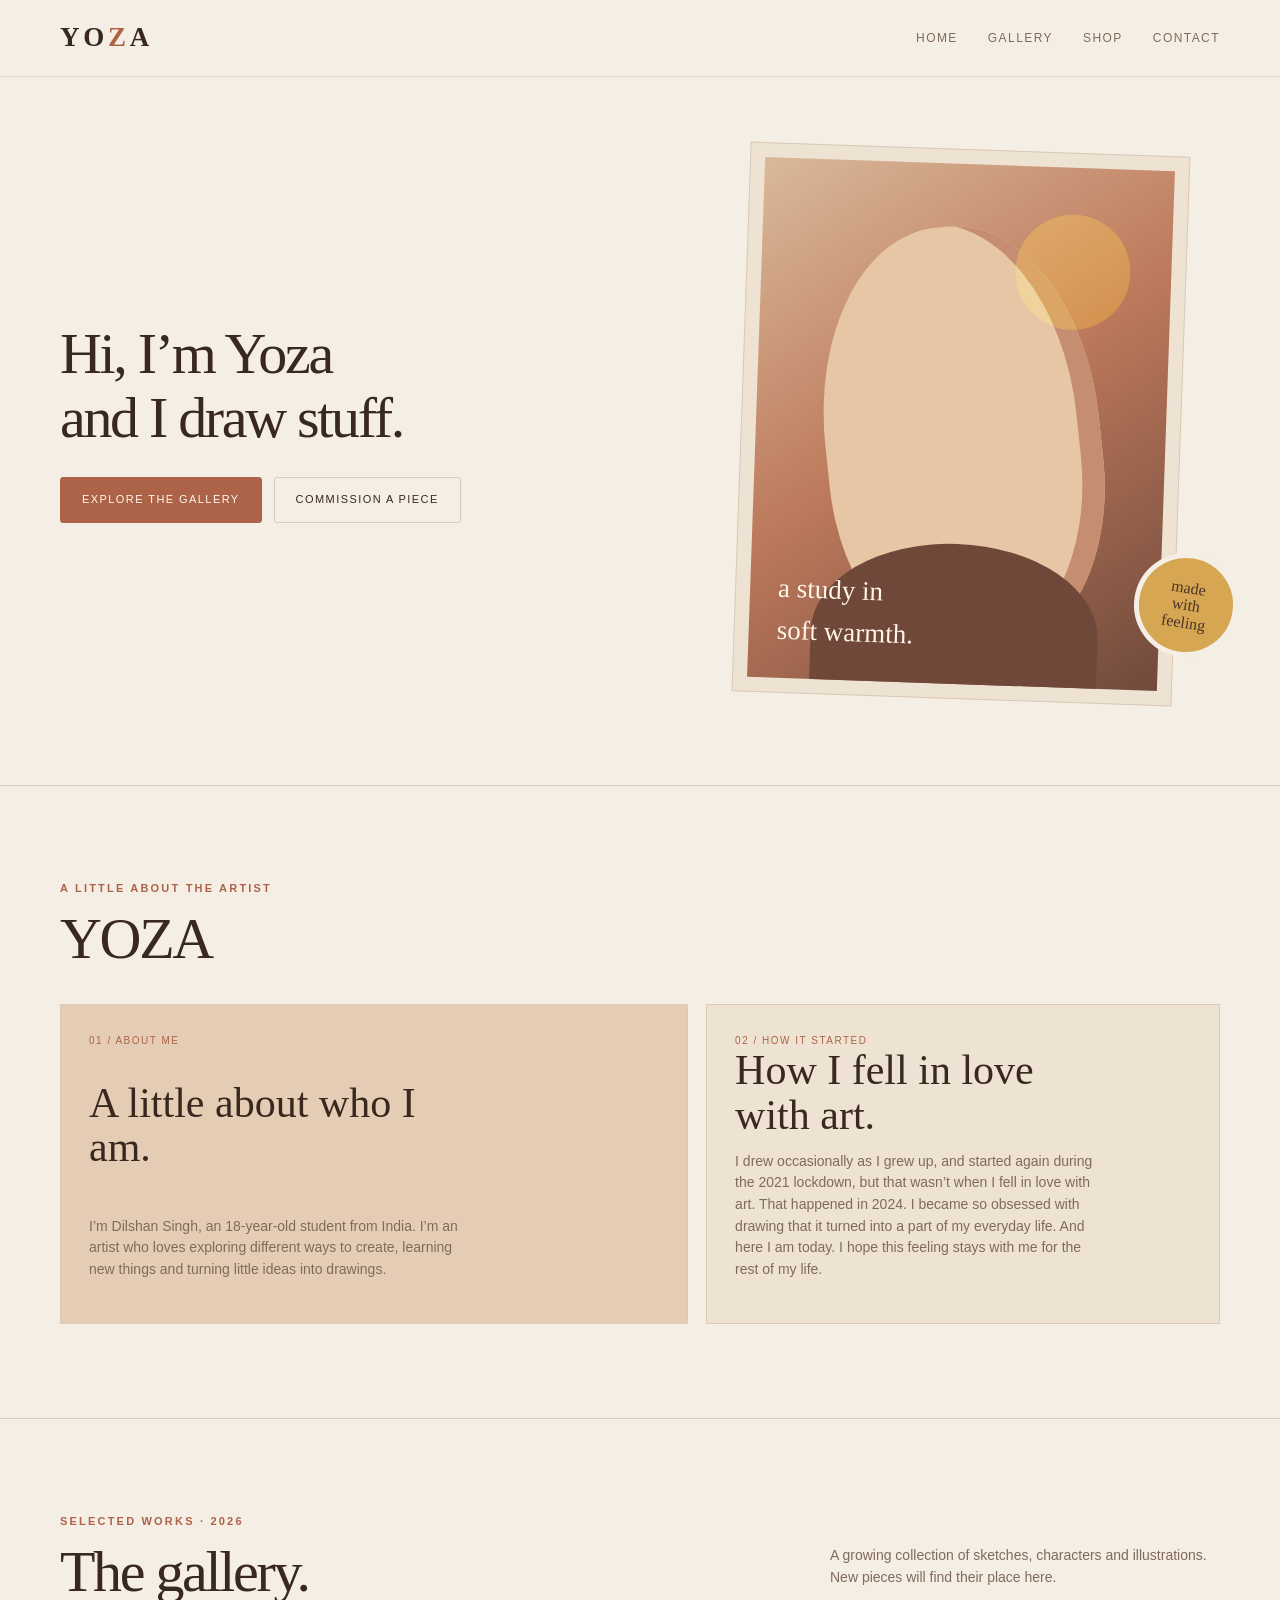
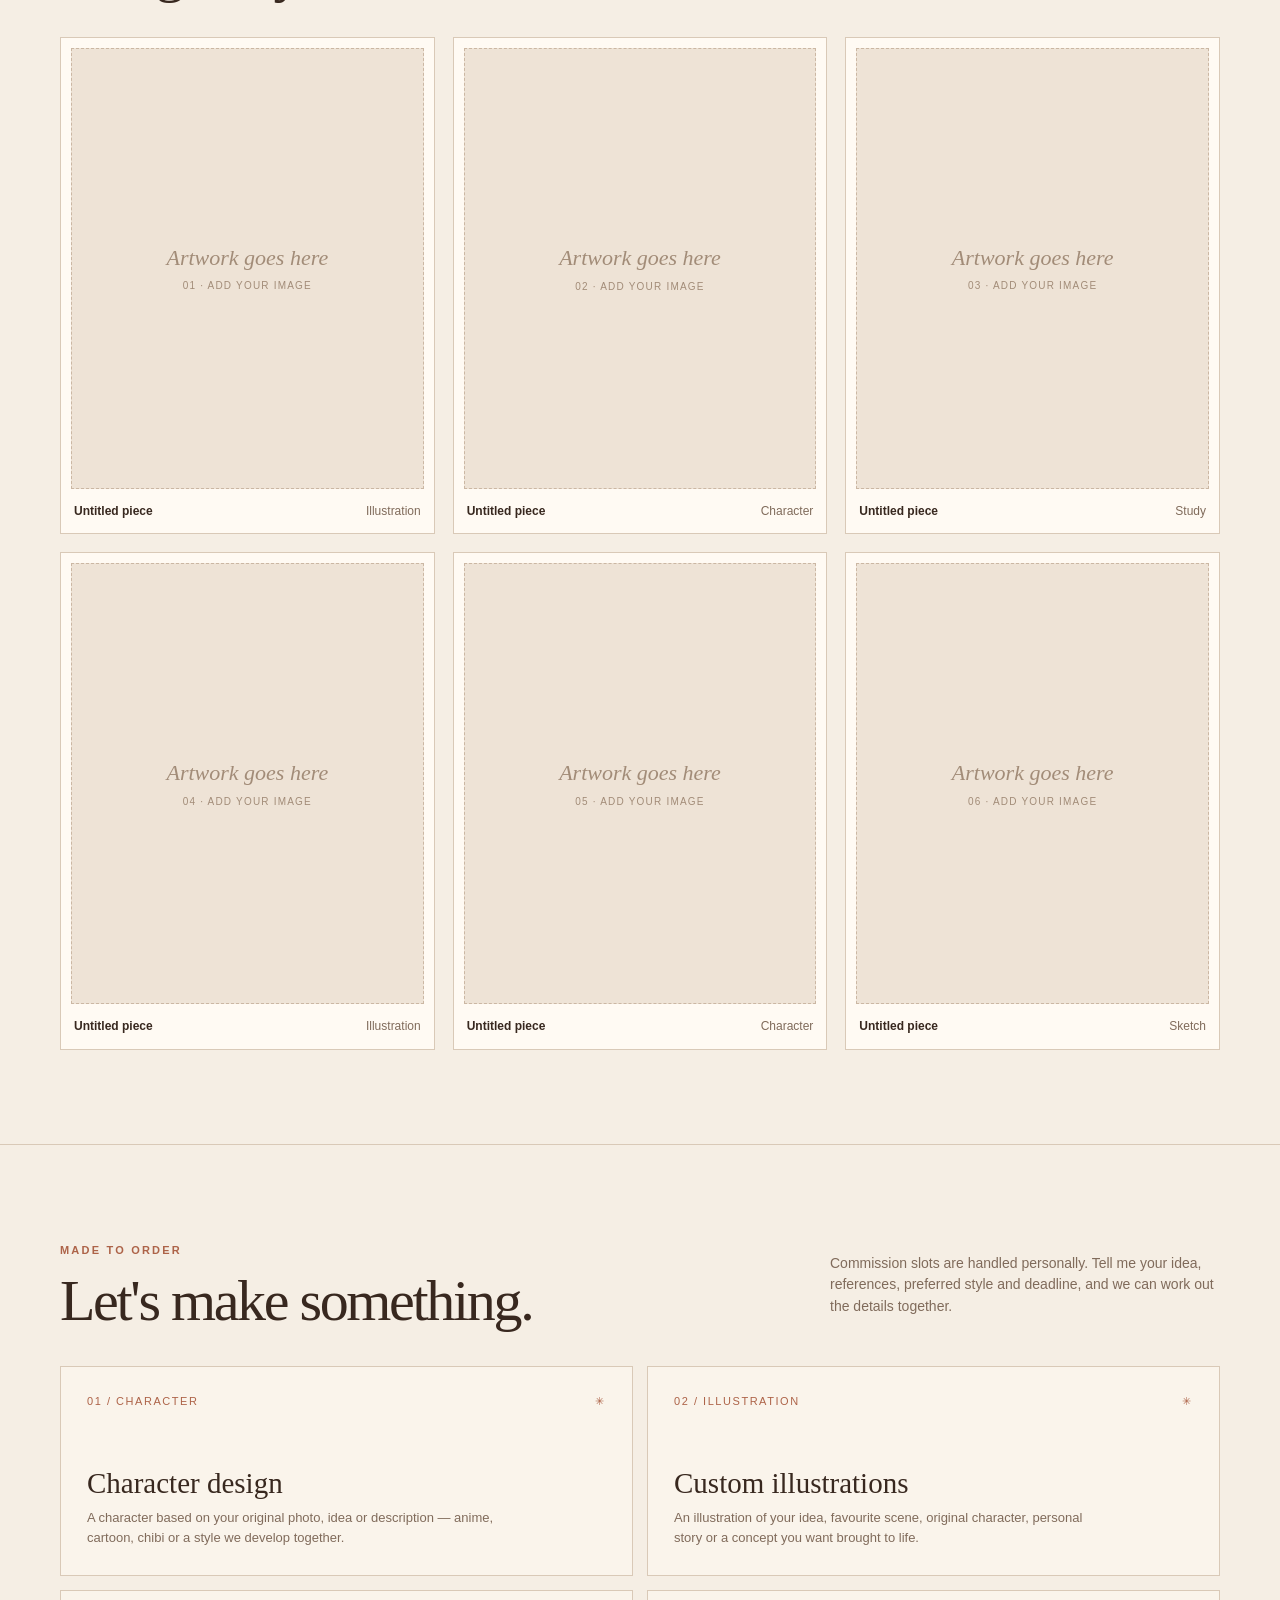
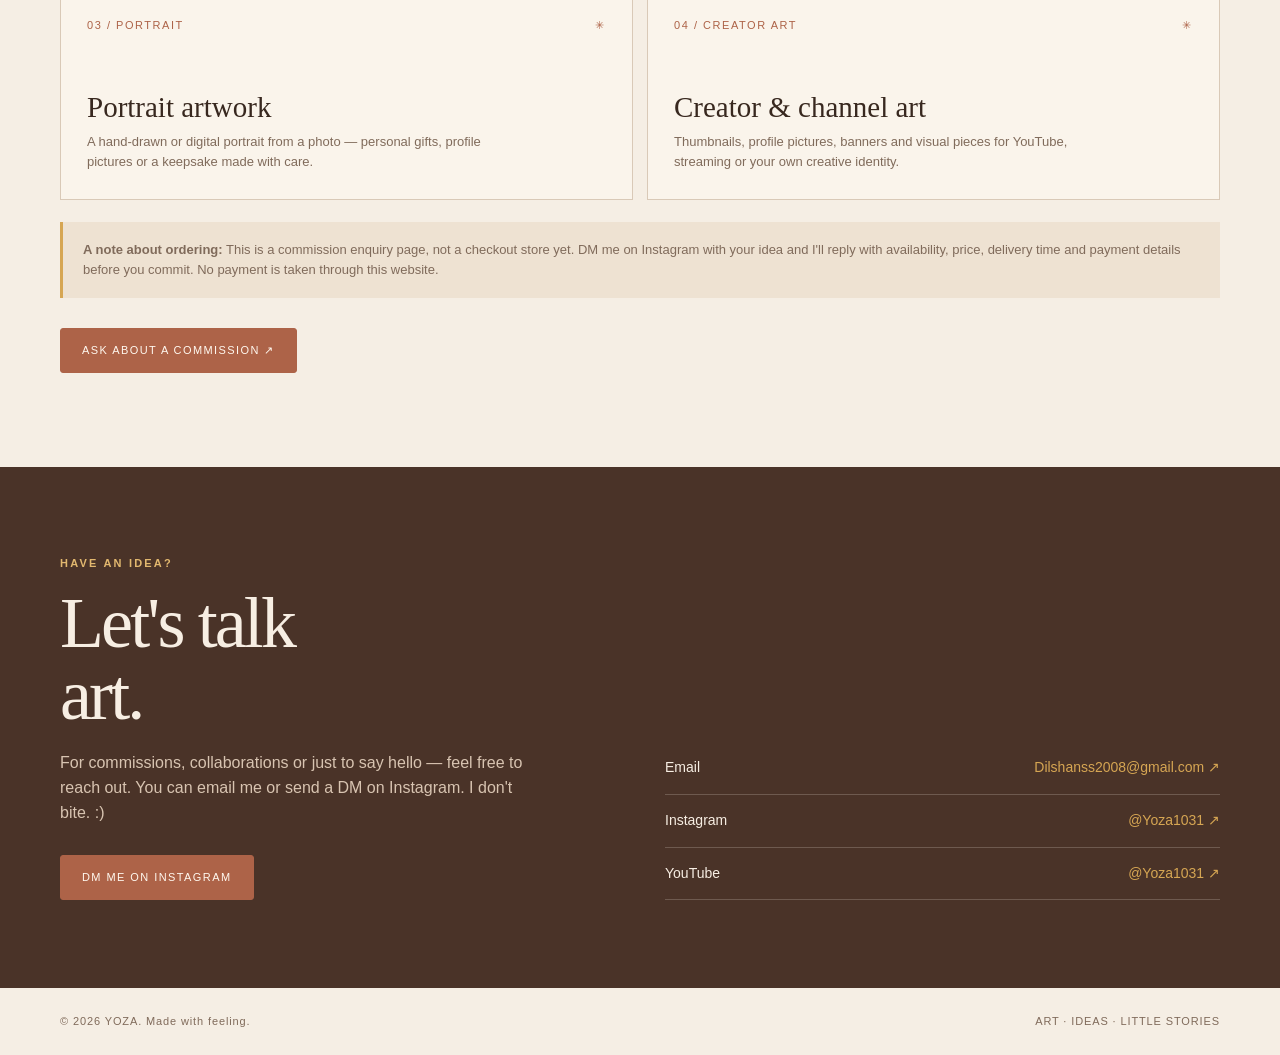
==== index.html @ 337f78ac "Tighten artist story paragraph" ====
<!doctype html>
<html lang="en"><head><meta charset="utf-8"><meta name="viewport" content="width=device-width, initial-scale=1"><meta name="theme-color" content="#f5eee4"><meta name="description" content="YOZA — an independent artist's portfolio, gallery and commissions."><title>YOZA — Art, made with feeling.</title>
<style>
:root{--paper:#f5eee4;--paper2:#eee2d2;--ink:#38281f;--muted:#806b5b;--terra:#ad6348;--terra2:#854832;--honey:#d6a653;--line:#d9c9b7;--white:#fffaf3;--serif:Georgia,'Times New Roman',serif;--sans:Arial,Helvetica,sans-serif}
*{box-sizing:border-box}html{scroll-behavior:smooth}body{margin:0;background:var(--paper);color:var(--ink);font-family:var(--sans);line-height:1.55}a{color:inherit;text-decoration:none}.wrap{width:min(1160px,calc(100% - 48px));margin:auto}.topbar{position:sticky;top:0;z-index:10;background:rgba(245,238,228,.9);backdrop-filter:blur(14px);border-bottom:1px solid rgba(217,201,183,.7)}.nav{height:76px;display:flex;align-items:center;justify-content:space-between}.logo{font-family:var(--serif);font-size:27px;letter-spacing:.14em;font-weight:bold}.logo span{color:var(--terra)}.links{display:flex;gap:30px;font-size:12px;letter-spacing:.12em;text-transform:uppercase;color:var(--muted)}.links a:hover{color:var(--terra)}.menu{display:none;background:none;border:1px solid var(--line);padding:8px 12px;border-radius:30px;color:var(--ink)}
.hero{min-height:650px;display:grid;grid-template-columns:1.05fr .95fr;align-items:center;gap:6%;padding:72px 0 86px}.eyebrow{font-size:11px;letter-spacing:.2em;text-transform:uppercase;color:var(--terra);font-weight:bold}.hero h1{font-family:var(--serif);font-weight:400;font-size:clamp(56px,7vw,94px);line-height:.98;letter-spacing:-.055em;margin:22px 0}.hero h1 em{font-weight:400;color:var(--terra)}.hero p{max-width:440px;color:var(--muted);font-size:16px}.actions{display:flex;gap:12px;flex-wrap:wrap;margin-top:30px}.btn{display:inline-flex;align-items:center;justify-content:center;padding:13px 21px;border-radius:3px;background:var(--terra);color:#fff8ef;font-size:11px;letter-spacing:.13em;text-transform:uppercase;border:1px solid var(--terra);transition:.2s}.btn:hover{background:var(--terra2);transform:translateY(-2px)}.btn.secondary{background:transparent;color:var(--ink);border-color:var(--line)}.btn.secondary:hover{border-color:var(--terra);color:var(--terra)}.hero-art{min-height:480px;position:relative;display:grid;place-items:center}.art-frame{width:min(100%,440px);aspect-ratio:4/5;background:var(--paper2);border:1px solid var(--line);padding:14px;position:relative;transform:rotate(2deg)}.art-inner{height:100%;background:linear-gradient(145deg,#d9b99a 0%,#bd795b 48%,#704a3c 100%);position:relative;overflow:hidden;display:grid;place-items:center}.art-inner:before{content:"";position:absolute;width:67%;height:82%;border-radius:48% 48% 42% 42%;background:#e6c6a5;top:12%;left:17%;transform:rotate(-8deg);box-shadow:inset -22px -5px 0 #c58e70}.art-inner:after{content:"";position:absolute;width:70%;height:35%;background:#70483a;bottom:-8%;left:15%;border-radius:50% 50% 0 0}.sun{position:absolute;width:115px;height:115px;border-radius:50%;background:#e7bd6c;right:10%;top:9%;mix-blend-mode:soft-light}.art-caption{position:absolute;bottom:26px;left:28px;color:#fff5e8;z-index:2;font-family:var(--serif);font-size:27px}.stamp{position:absolute;right:-18px;bottom:42px;background:var(--honey);color:#4b3427;width:104px;height:104px;border-radius:50%;display:grid;place-items:center;text-align:center;font-family:var(--serif);font-size:16px;line-height:1.1;transform:rotate(9deg);border:5px solid var(--paper)}
.section{padding:94px 0;border-top:1px solid var(--line)}.section-head{display:flex;justify-content:space-between;align-items:end;gap:24px;margin-bottom:34px}.section h2{font:400 clamp(38px,5vw,58px)/1.05 var(--serif);letter-spacing:-.04em;margin:12px 0 0}.section-intro{max-width:390px;color:var(--muted);font-size:14px}.feature-grid{display:grid;grid-template-columns:1.1fr .9fr;gap:18px}.feature{min-height:300px;background:var(--paper2);border:1px solid var(--line);padding:28px;display:flex;flex-direction:column;justify-content:space-between}.feature:first-child{background:#e5cdb5}.feature .big{font:400 42px/1.05 var(--serif);max-width:360px}.feature small{color:var(--terra);letter-spacing:.15em;text-transform:uppercase;font-size:10px}.feature p{max-width:370px;color:var(--muted);font-size:14px}
.gallery-grid{display:grid;grid-template-columns:repeat(3,1fr);gap:18px}.gallery-card{background:var(--white);border:1px solid var(--line);padding:10px}.gallery-image{aspect-ratio:4/5;background:#eee3d6;border:1px dashed #cbb7a3;display:grid;place-items:center;text-align:center;color:#a28c78;padding:20px}.gallery-image span{font:italic 22px var(--serif)}.gallery-image small{display:block;font:10px var(--sans);letter-spacing:.12em;text-transform:uppercase;margin-top:8px}.gallery-meta{display:flex;justify-content:space-between;padding:13px 3px 3px;font-size:12px}.gallery-meta span:last-child{color:var(--muted)}
.shop-grid{display:grid;grid-template-columns:repeat(2,1fr);gap:14px}.service{border:1px solid var(--line);background:rgba(255,250,243,.55);padding:26px;min-height:210px;display:flex;flex-direction:column;justify-content:space-between;transition:.2s}.service:hover{background:var(--white);transform:translateY(-3px);border-color:#c39b7b}.service-top{display:flex;justify-content:space-between;color:var(--terra);font-size:11px;letter-spacing:.14em}.service h3{font:400 29px var(--serif);margin:22px 0 8px}.service p{font-size:13px;color:var(--muted);max-width:440px;margin:0}.note{margin-top:22px;padding:18px 20px;background:var(--paper2);border-left:3px solid var(--honey);color:var(--muted);font-size:13px}
.contact{background:#4a3328;color:#f7eee3;padding:88px 0}.contact .eyebrow{color:#e2b86f}.contact h2{font:400 clamp(45px,6vw,72px)/1 var(--serif);letter-spacing:-.04em;margin:15px 0 20px}.contact p{color:#d8c4b1;max-width:480px}.contact-grid{display:grid;grid-template-columns:1fr 1fr;gap:50px;align-items:end}.contact-links{display:grid;gap:0}.contact-links a{padding:15px 0;border-bottom:1px solid rgba(255,245,232,.2);display:flex;justify-content:space-between;color:#f7eee3;font-size:14px}.contact-links a span{color:#d6a653}.contact-links a:hover{color:#e8c27b}
footer{padding:25px 0;color:var(--muted);font-size:11px;letter-spacing:.08em}.footer-row{display:flex;justify-content:space-between;gap:16px}
.hero .intro-lines h1{font-size:clamp(38px,5vw,58px);line-height:1;letter-spacing:-.04em;margin:0;font-weight:400}.hero .intro-lines p{font-family:var(--serif);font-size:clamp(38px,5vw,58px);line-height:1;letter-spacing:-.04em;color:var(--ink);max-width:none;margin:6px 0 0}@media(max-width:760px){.wrap{width:min(100% - 32px,560px)}.nav{height:66px}.menu{display:block}.links{display:none;position:absolute;top:66px;left:0;right:0;background:var(--paper);padding:20px 24px 24px;border-bottom:1px solid var(--line);flex-direction:column;gap:18px}.links.open{display:flex}.hero{grid-template-columns:1fr;padding:58px 0 70px;gap:28px}.hero-art{min-height:390px}.art-frame{width:min(82%,360px)}.stamp{right:0}.section{padding:70px 0}.section-head{display:block}.section-intro{margin-top:15px}.feature-grid,.contact-grid{grid-template-columns:1fr}.feature{min-height:250px}.gallery-grid{grid-template-columns:repeat(2,1fr);gap:10px}.shop-grid{grid-template-columns:1fr}.contact-grid{gap:30px}.footer-row{flex-direction:column}}
@media(max-width:420px){.gallery-grid{grid-template-columns:1fr 1fr}.gallery-meta{font-size:10px}.hero h1{font-size:57px}}
</style></head><body>
<header class="topbar"><div class="wrap nav"><a class="logo" href="#home">YO<span>Z</span>A</a><button class="menu" id="menu" aria-label="Toggle menu">MENU</button><nav class="links" id="links"><a href="#home">Home</a><a href="#gallery">Gallery</a><a href="#shop">Shop</a><a href="#contact">Contact</a></nav></div></header>
<main>
<section class="wrap hero" id="home"><div><div class="intro-lines"><h1>Hi, I’m Yoza</h1><p>and I draw stuff.</p></div><div class="actions"><a class="btn" href="#gallery">Explore the gallery</a><a class="btn secondary" href="#shop">Commission a piece</a></div></div><div class="hero-art" aria-label="Decorative warm-toned abstract artwork"><div class="art-frame"><div class="art-inner"><div class="sun"></div><div class="art-caption">a study in<br>soft warmth.</div></div></div><div class="stamp">made<br>with<br>feeling</div></div></section>
<section class="section"><div class="wrap"><div class="section-head"><div><div class="eyebrow">A little about the artist</div><h2>YOZA</h2></div></div><div class="feature-grid"><article class="feature"><small>01 / ABOUT ME</small><div class="big">A little about who I am.</div><p>I’m Dilshan Singh, an 18-year-old student from India. I’m an artist who loves exploring different ways to create, learning new things and turning little ideas into drawings.</p></article><article class="feature"><small>02 / HOW IT STARTED</small><div class="big">How I fell in love with art.</div><p>I drew occasionally as I grew up, and started again during the 2021 lockdown, but that wasn’t when I fell in love with art. That happened in 2024. I became so obsessed with drawing that it turned into a part of my everyday life. And here I am today. I hope this feeling stays with me for the rest of my life.</p></article></div></div></section>
<section class="section" id="gallery"><div class="wrap"><div class="section-head"><div><div class="eyebrow">Selected works · 2026</div><h2>The gallery.</h2></div><p class="section-intro">A growing collection of sketches, characters and illustrations. New pieces will find their place here.</p></div><div class="gallery-grid">
<div class="gallery-card"><div class="gallery-image"><div><span>Artwork goes here</span><small>01 · Add your image</small></div></div><div class="gallery-meta"><strong>Untitled piece</strong><span>Illustration</span></div></div>
<div class="gallery-card"><div class="gallery-image"><div><span>Artwork goes here</span><small>02 · Add your image</small></div></div><div class="gallery-meta"><strong>Untitled piece</strong><span>Character</span></div></div>
<div class="gallery-card"><div class="gallery-image"><div><span>Artwork goes here</span><small>03 · Add your image</small></div></div><div class="gallery-meta"><strong>Untitled piece</strong><span>Study</span></div></div>
<div class="gallery-card"><div class="gallery-image"><div><span>Artwork goes here</span><small>04 · Add your image</small></div></div><div class="gallery-meta"><strong>Untitled piece</strong><span>Illustration</span></div></div>
<div class="gallery-card"><div class="gallery-image"><div><span>Artwork goes here</span><small>05 · Add your image</small></div></div><div class="gallery-meta"><strong>Untitled piece</strong><span>Character</span></div></div>
<div class="gallery-card"><div class="gallery-image"><div><span>Artwork goes here</span><small>06 · Add your image</small></div></div><div class="gallery-meta"><strong>Untitled piece</strong><span>Sketch</span></div></div>
</div></div></section>
<section class="section" id="shop"><div class="wrap"><div class="section-head"><div><div class="eyebrow">Made to order</div><h2>Let's make something.</h2></div><p class="section-intro">Commission slots are handled personally. Tell me your idea, references, preferred style and deadline, and we can work out the details together.</p></div><div class="shop-grid">
<article class="service"><div class="service-top"><span>01 / CHARACTER</span><span>✳</span></div><div><h3>Character design</h3><p>A character based on your original photo, idea or description — anime, cartoon, chibi or a style we develop together.</p></div></article>
<article class="service"><div class="service-top"><span>02 / ILLUSTRATION</span><span>✳</span></div><div><h3>Custom illustrations</h3><p>An illustration of your idea, favourite scene, original character, personal story or a concept you want brought to life.</p></div></article>
<article class="service"><div class="service-top"><span>03 / PORTRAIT</span><span>✳</span></div><div><h3>Portrait artwork</h3><p>A hand-drawn or digital portrait from a photo — personal gifts, profile pictures or a keepsake made with care.</p></div></article>
<article class="service"><div class="service-top"><span>04 / CREATOR ART</span><span>✳</span></div><div><h3>Creator & channel art</h3><p>Thumbnails, profile pictures, banners and visual pieces for YouTube, streaming or your own creative identity.</p></div></article>
</div><div class="note"><strong>A note about ordering:</strong> This is a commission enquiry page, not a checkout store yet. DM me on Instagram with your idea and I'll reply with availability, price, delivery time and payment details before you commit. No payment is taken through this website.</div><div class="actions"><a class="btn" href="https://instagram.com/Yoza1031" target="_blank" rel="noopener">Ask about a commission ↗</a></div></div></section>
<section class="contact" id="contact"><div class="wrap contact-grid"><div><div class="eyebrow">Have an idea?</div><h2>Let's talk<br>art.</h2><p>For commissions, collaborations or just to say hello — feel free to reach out. You can email me or send a DM on Instagram. I don't bite. :)</p><div class="actions"><a class="btn" href="https://instagram.com/Yoza1031" target="_blank" rel="noopener">DM me on Instagram</a></div></div><div class="contact-links"><a href="mailto:Dilshanss2008@gmail.com">Email <span>Dilshanss2008@gmail.com ↗</span></a><a href="https://instagram.com/Yoza1031" target="_blank" rel="noopener">Instagram <span>@Yoza1031 ↗</span></a><a href="https://youtube.com/@Yoza1031" target="_blank" rel="noopener">YouTube <span>@Yoza1031 ↗</span></a></div></div></section>
</main><footer><div class="wrap footer-row"><span>© <span id="year"></span> YOZA. Made with feeling.</span><span>ART · IDEAS · LITTLE STORIES</span></div></footer>
<script>const menu=document.getElementById('menu'),links=document.getElementById('links');menu.addEventListener('click',()=>links.classList.toggle('open'));links.querySelectorAll('a').forEach(a=>a.addEventListener('click',()=>links.classList.remove('open')));document.getElementById('year').textContent=new Date().getFullYear();</script>
</body></html>
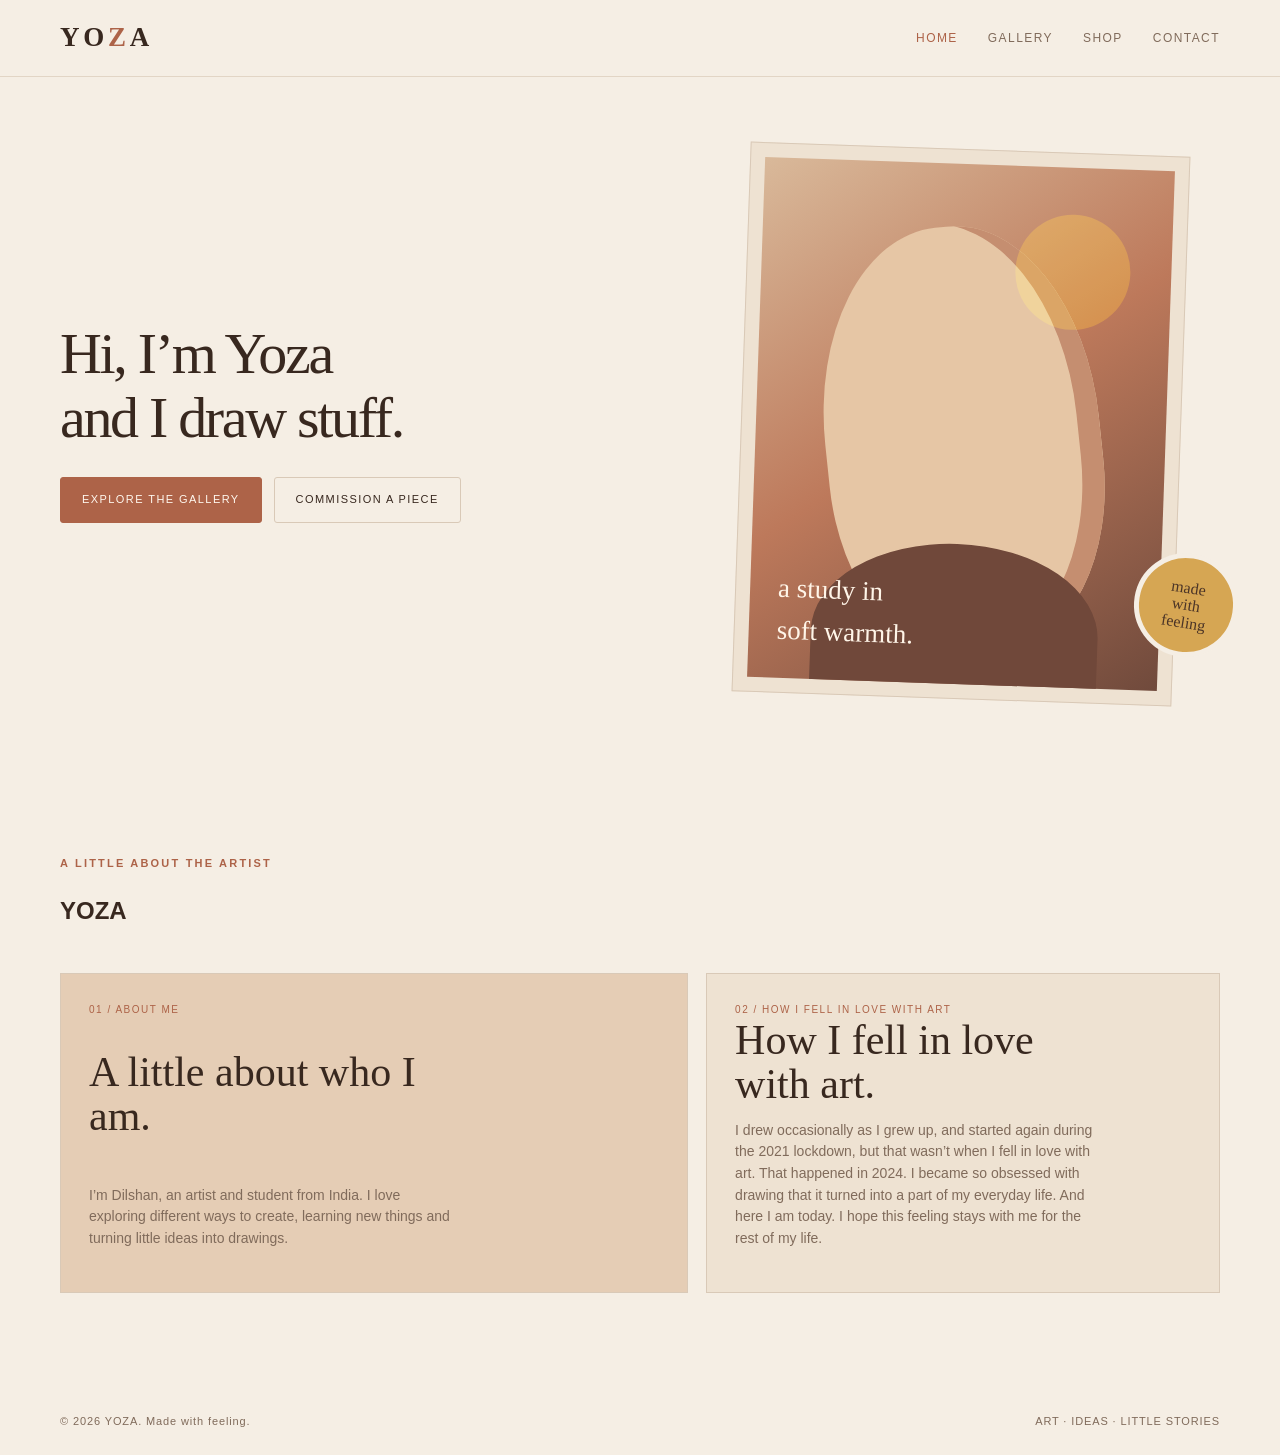
==== commit 8a747fb9: "Create separate-page YOZA portfolio navigation" ====
--- a/index.html
+++ b/index.html
@@ -1,36 +1 @@
-<!doctype html>
-<html lang="en"><head><meta charset="utf-8"><meta name="viewport" content="width=device-width, initial-scale=1"><meta name="theme-color" content="#f5eee4"><meta name="description" content="YOZA — an independent artist's portfolio, gallery and commissions."><title>YOZA — Art, made with feeling.</title>
-<style>
-:root{--paper:#f5eee4;--paper2:#eee2d2;--ink:#38281f;--muted:#806b5b;--terra:#ad6348;--terra2:#854832;--honey:#d6a653;--line:#d9c9b7;--white:#fffaf3;--serif:Georgia,'Times New Roman',serif;--sans:Arial,Helvetica,sans-serif}
-*{box-sizing:border-box}html{scroll-behavior:smooth}body{margin:0;background:var(--paper);color:var(--ink);font-family:var(--sans);line-height:1.55}a{color:inherit;text-decoration:none}.wrap{width:min(1160px,calc(100% - 48px));margin:auto}.topbar{position:sticky;top:0;z-index:10;background:rgba(245,238,228,.9);backdrop-filter:blur(14px);border-bottom:1px solid rgba(217,201,183,.7)}.nav{height:76px;display:flex;align-items:center;justify-content:space-between}.logo{font-family:var(--serif);font-size:27px;letter-spacing:.14em;font-weight:bold}.logo span{color:var(--terra)}.links{display:flex;gap:30px;font-size:12px;letter-spacing:.12em;text-transform:uppercase;color:var(--muted)}.links a:hover{color:var(--terra)}.menu{display:none;background:none;border:1px solid var(--line);padding:8px 12px;border-radius:30px;color:var(--ink)}
-.hero{min-height:650px;display:grid;grid-template-columns:1.05fr .95fr;align-items:center;gap:6%;padding:72px 0 86px}.eyebrow{font-size:11px;letter-spacing:.2em;text-transform:uppercase;color:var(--terra);font-weight:bold}.hero h1{font-family:var(--serif);font-weight:400;font-size:clamp(56px,7vw,94px);line-height:.98;letter-spacing:-.055em;margin:22px 0}.hero h1 em{font-weight:400;color:var(--terra)}.hero p{max-width:440px;color:var(--muted);font-size:16px}.actions{display:flex;gap:12px;flex-wrap:wrap;margin-top:30px}.btn{display:inline-flex;align-items:center;justify-content:center;padding:13px 21px;border-radius:3px;background:var(--terra);color:#fff8ef;font-size:11px;letter-spacing:.13em;text-transform:uppercase;border:1px solid var(--terra);transition:.2s}.btn:hover{background:var(--terra2);transform:translateY(-2px)}.btn.secondary{background:transparent;color:var(--ink);border-color:var(--line)}.btn.secondary:hover{border-color:var(--terra);color:var(--terra)}.hero-art{min-height:480px;position:relative;display:grid;place-items:center}.art-frame{width:min(100%,440px);aspect-ratio:4/5;background:var(--paper2);border:1px solid var(--line);padding:14px;position:relative;transform:rotate(2deg)}.art-inner{height:100%;background:linear-gradient(145deg,#d9b99a 0%,#bd795b 48%,#704a3c 100%);position:relative;overflow:hidden;display:grid;place-items:center}.art-inner:before{content:"";position:absolute;width:67%;height:82%;border-radius:48% 48% 42% 42%;background:#e6c6a5;top:12%;left:17%;transform:rotate(-8deg);box-shadow:inset -22px -5px 0 #c58e70}.art-inner:after{content:"";position:absolute;width:70%;height:35%;background:#70483a;bottom:-8%;left:15%;border-radius:50% 50% 0 0}.sun{position:absolute;width:115px;height:115px;border-radius:50%;background:#e7bd6c;right:10%;top:9%;mix-blend-mode:soft-light}.art-caption{position:absolute;bottom:26px;left:28px;color:#fff5e8;z-index:2;font-family:var(--serif);font-size:27px}.stamp{position:absolute;right:-18px;bottom:42px;background:var(--honey);color:#4b3427;width:104px;height:104px;border-radius:50%;display:grid;place-items:center;text-align:center;font-family:var(--serif);font-size:16px;line-height:1.1;transform:rotate(9deg);border:5px solid var(--paper)}
-.section{padding:94px 0;border-top:1px solid var(--line)}.section-head{display:flex;justify-content:space-between;align-items:end;gap:24px;margin-bottom:34px}.section h2{font:400 clamp(38px,5vw,58px)/1.05 var(--serif);letter-spacing:-.04em;margin:12px 0 0}.section-intro{max-width:390px;color:var(--muted);font-size:14px}.feature-grid{display:grid;grid-template-columns:1.1fr .9fr;gap:18px}.feature{min-height:300px;background:var(--paper2);border:1px solid var(--line);padding:28px;display:flex;flex-direction:column;justify-content:space-between}.feature:first-child{background:#e5cdb5}.feature .big{font:400 42px/1.05 var(--serif);max-width:360px}.feature small{color:var(--terra);letter-spacing:.15em;text-transform:uppercase;font-size:10px}.feature p{max-width:370px;color:var(--muted);font-size:14px}
-.gallery-grid{display:grid;grid-template-columns:repeat(3,1fr);gap:18px}.gallery-card{background:var(--white);border:1px solid var(--line);padding:10px}.gallery-image{aspect-ratio:4/5;background:#eee3d6;border:1px dashed #cbb7a3;display:grid;place-items:center;text-align:center;color:#a28c78;padding:20px}.gallery-image span{font:italic 22px var(--serif)}.gallery-image small{display:block;font:10px var(--sans);letter-spacing:.12em;text-transform:uppercase;margin-top:8px}.gallery-meta{display:flex;justify-content:space-between;padding:13px 3px 3px;font-size:12px}.gallery-meta span:last-child{color:var(--muted)}
-.shop-grid{display:grid;grid-template-columns:repeat(2,1fr);gap:14px}.service{border:1px solid var(--line);background:rgba(255,250,243,.55);padding:26px;min-height:210px;display:flex;flex-direction:column;justify-content:space-between;transition:.2s}.service:hover{background:var(--white);transform:translateY(-3px);border-color:#c39b7b}.service-top{display:flex;justify-content:space-between;color:var(--terra);font-size:11px;letter-spacing:.14em}.service h3{font:400 29px var(--serif);margin:22px 0 8px}.service p{font-size:13px;color:var(--muted);max-width:440px;margin:0}.note{margin-top:22px;padding:18px 20px;background:var(--paper2);border-left:3px solid var(--honey);color:var(--muted);font-size:13px}
-.contact{background:#4a3328;color:#f7eee3;padding:88px 0}.contact .eyebrow{color:#e2b86f}.contact h2{font:400 clamp(45px,6vw,72px)/1 var(--serif);letter-spacing:-.04em;margin:15px 0 20px}.contact p{color:#d8c4b1;max-width:480px}.contact-grid{display:grid;grid-template-columns:1fr 1fr;gap:50px;align-items:end}.contact-links{display:grid;gap:0}.contact-links a{padding:15px 0;border-bottom:1px solid rgba(255,245,232,.2);display:flex;justify-content:space-between;color:#f7eee3;font-size:14px}.contact-links a span{color:#d6a653}.contact-links a:hover{color:#e8c27b}
-footer{padding:25px 0;color:var(--muted);font-size:11px;letter-spacing:.08em}.footer-row{display:flex;justify-content:space-between;gap:16px}
-.hero .intro-lines h1{font-size:clamp(38px,5vw,58px);line-height:1;letter-spacing:-.04em;margin:0;font-weight:400}.hero .intro-lines p{font-family:var(--serif);font-size:clamp(38px,5vw,58px);line-height:1;letter-spacing:-.04em;color:var(--ink);max-width:none;margin:6px 0 0}@media(max-width:760px){.wrap{width:min(100% - 32px,560px)}.nav{height:66px}.menu{display:block}.links{display:none;position:absolute;top:66px;left:0;right:0;background:var(--paper);padding:20px 24px 24px;border-bottom:1px solid var(--line);flex-direction:column;gap:18px}.links.open{display:flex}.hero{grid-template-columns:1fr;padding:58px 0 70px;gap:28px}.hero-art{min-height:390px}.art-frame{width:min(82%,360px)}.stamp{right:0}.section{padding:70px 0}.section-head{display:block}.section-intro{margin-top:15px}.feature-grid,.contact-grid{grid-template-columns:1fr}.feature{min-height:250px}.gallery-grid{grid-template-columns:repeat(2,1fr);gap:10px}.shop-grid{grid-template-columns:1fr}.contact-grid{gap:30px}.footer-row{flex-direction:column}}
-@media(max-width:420px){.gallery-grid{grid-template-columns:1fr 1fr}.gallery-meta{font-size:10px}.hero h1{font-size:57px}}
-</style></head><body>
-<header class="topbar"><div class="wrap nav"><a class="logo" href="#home">YO<span>Z</span>A</a><button class="menu" id="menu" aria-label="Toggle menu">MENU</button><nav class="links" id="links"><a href="#home">Home</a><a href="#gallery">Gallery</a><a href="#shop">Shop</a><a href="#contact">Contact</a></nav></div></header>
-<main>
-<section class="wrap hero" id="home"><div><div class="intro-lines"><h1>Hi, I’m Yoza</h1><p>and I draw stuff.</p></div><div class="actions"><a class="btn" href="#gallery">Explore the gallery</a><a class="btn secondary" href="#shop">Commission a piece</a></div></div><div class="hero-art" aria-label="Decorative warm-toned abstract artwork"><div class="art-frame"><div class="art-inner"><div class="sun"></div><div class="art-caption">a study in<br>soft warmth.</div></div></div><div class="stamp">made<br>with<br>feeling</div></div></section>
-<section class="section"><div class="wrap"><div class="section-head"><div><div class="eyebrow">A little about the artist</div><h2>YOZA</h2></div></div><div class="feature-grid"><article class="feature"><small>01 / ABOUT ME</small><div class="big">A little about who I am.</div><p>I’m Dilshan Singh, an 18-year-old student from India. I’m an artist who loves exploring different ways to create, learning new things and turning little ideas into drawings.</p></article><article class="feature"><small>02 / HOW IT STARTED</small><div class="big">How I fell in love with art.</div><p>I drew occasionally as I grew up, and started again during the 2021 lockdown, but that wasn’t when I fell in love with art. That happened in 2024. I became so obsessed with drawing that it turned into a part of my everyday life. And here I am today. I hope this feeling stays with me for the rest of my life.</p></article></div></div></section>
-<section class="section" id="gallery"><div class="wrap"><div class="section-head"><div><div class="eyebrow">Selected works · 2026</div><h2>The gallery.</h2></div><p class="section-intro">A growing collection of sketches, characters and illustrations. New pieces will find their place here.</p></div><div class="gallery-grid">
-<div class="gallery-card"><div class="gallery-image"><div><span>Artwork goes here</span><small>01 · Add your image</small></div></div><div class="gallery-meta"><strong>Untitled piece</strong><span>Illustration</span></div></div>
-<div class="gallery-card"><div class="gallery-image"><div><span>Artwork goes here</span><small>02 · Add your image</small></div></div><div class="gallery-meta"><strong>Untitled piece</strong><span>Character</span></div></div>
-<div class="gallery-card"><div class="gallery-image"><div><span>Artwork goes here</span><small>03 · Add your image</small></div></div><div class="gallery-meta"><strong>Untitled piece</strong><span>Study</span></div></div>
-<div class="gallery-card"><div class="gallery-image"><div><span>Artwork goes here</span><small>04 · Add your image</small></div></div><div class="gallery-meta"><strong>Untitled piece</strong><span>Illustration</span></div></div>
-<div class="gallery-card"><div class="gallery-image"><div><span>Artwork goes here</span><small>05 · Add your image</small></div></div><div class="gallery-meta"><strong>Untitled piece</strong><span>Character</span></div></div>
-<div class="gallery-card"><div class="gallery-image"><div><span>Artwork goes here</span><small>06 · Add your image</small></div></div><div class="gallery-meta"><strong>Untitled piece</strong><span>Sketch</span></div></div>
-</div></div></section>
-<section class="section" id="shop"><div class="wrap"><div class="section-head"><div><div class="eyebrow">Made to order</div><h2>Let's make something.</h2></div><p class="section-intro">Commission slots are handled personally. Tell me your idea, references, preferred style and deadline, and we can work out the details together.</p></div><div class="shop-grid">
-<article class="service"><div class="service-top"><span>01 / CHARACTER</span><span>✳</span></div><div><h3>Character design</h3><p>A character based on your original photo, idea or description — anime, cartoon, chibi or a style we develop together.</p></div></article>
-<article class="service"><div class="service-top"><span>02 / ILLUSTRATION</span><span>✳</span></div><div><h3>Custom illustrations</h3><p>An illustration of your idea, favourite scene, original character, personal story or a concept you want brought to life.</p></div></article>
-<article class="service"><div class="service-top"><span>03 / PORTRAIT</span><span>✳</span></div><div><h3>Portrait artwork</h3><p>A hand-drawn or digital portrait from a photo — personal gifts, profile pictures or a keepsake made with care.</p></div></article>
-<article class="service"><div class="service-top"><span>04 / CREATOR ART</span><span>✳</span></div><div><h3>Creator & channel art</h3><p>Thumbnails, profile pictures, banners and visual pieces for YouTube, streaming or your own creative identity.</p></div></article>
-</div><div class="note"><strong>A note about ordering:</strong> This is a commission enquiry page, not a checkout store yet. DM me on Instagram with your idea and I'll reply with availability, price, delivery time and payment details before you commit. No payment is taken through this website.</div><div class="actions"><a class="btn" href="https://instagram.com/Yoza1031" target="_blank" rel="noopener">Ask about a commission ↗</a></div></div></section>
-<section class="contact" id="contact"><div class="wrap contact-grid"><div><div class="eyebrow">Have an idea?</div><h2>Let's talk<br>art.</h2><p>For commissions, collaborations or just to say hello — feel free to reach out. You can email me or send a DM on Instagram. I don't bite. :)</p><div class="actions"><a class="btn" href="https://instagram.com/Yoza1031" target="_blank" rel="noopener">DM me on Instagram</a></div></div><div class="contact-links"><a href="mailto:Dilshanss2008@gmail.com">Email <span>Dilshanss2008@gmail.com ↗</span></a><a href="https://instagram.com/Yoza1031" target="_blank" rel="noopener">Instagram <span>@Yoza1031 ↗</span></a><a href="https://youtube.com/@Yoza1031" target="_blank" rel="noopener">YouTube <span>@Yoza1031 ↗</span></a></div></div></section>
-</main><footer><div class="wrap footer-row"><span>© <span id="year"></span> YOZA. Made with feeling.</span><span>ART · IDEAS · LITTLE STORIES</span></div></footer>
-<script>const menu=document.getElementById('menu'),links=document.getElementById('links');menu.addEventListener('click',()=>links.classList.toggle('open'));links.querySelectorAll('a').forEach(a=>a.addEventListener('click',()=>links.classList.remove('open')));document.getElementById('year').textContent=new Date().getFullYear();</script>
-</body></html>+<!doctype html><html lang="en"><head><meta charset="utf-8"><meta name="viewport" content="width=device-width, initial-scale=1"><meta name="theme-color" content="#f5eee4"><meta name="description" content="YOZA — artist portfolio and illustration commissions."><title>Home — YOZA</title><link rel="stylesheet" href="style.css"></head><body><header class="topbar"><div class="wrap nav"><a class="logo" href="index.html">YO<span>Z</span>A</a><button class="menu" id="menu" aria-label="Toggle menu">MENU</button><nav class="links" id="links"><a href="index.html" aria-current="page">Home</a><a href="gallery.html">Gallery</a><a href="shop.html">Shop</a><a href="contact.html">Contact</a></nav></div></header><main><section class="wrap hero" id="home"><div><div class="intro-lines"><h1>Hi, I’m Yoza</h1><p>and I draw stuff.</p></div><div class="actions"><a class="btn" href="gallery.html">Explore the gallery</a><a class="btn secondary" href="shop.html">Commission a piece</a></div></div><div class="hero-art" aria-label="Decorative warm-toned abstract artwork"><div class="art-frame"><div class="art-inner"><div class="sun"></div><div class="art-caption">a study in<br>soft warmth.</div></div></div><div class="stamp">made<br>with<br>feeling</div></div></section><section class="home-about"><div class="wrap"><div class="section-head"><div><div class="eyebrow">A little about the artist</div><h2>YOZA</h2></div></div><div class="feature-grid"><article class="feature"><small>01 / ABOUT ME</small><div class="big">A little about who I am.</div><p>I’m Dilshan, an artist and student from India. I love exploring different ways to create, learning new things and turning little ideas into drawings.</p></article><article class="feature"><small>02 / HOW I FELL IN LOVE WITH ART</small><div class="big">How I fell in love with art.</div><p>I drew occasionally as I grew up, and started again during the 2021 lockdown, but that wasn’t when I fell in love with art. That happened in 2024. I became so obsessed with drawing that it turned into a part of my everyday life. And here I am today. I hope this feeling stays with me for the rest of my life.</p></article></div></div></section></main><footer><div class="wrap footer-row"><span>© <span class="year"></span> YOZA. Made with feeling.</span><span>ART · IDEAS · LITTLE STORIES</span></div></footer><script>const menu=document.getElementById('menu'),links=document.getElementById('links');if(menu&&links){menu.addEventListener('click',()=>links.classList.toggle('open'));links.querySelectorAll('a').forEach(a=>a.addEventListener('click',()=>links.classList.remove('open')))}document.querySelectorAll('.year').forEach(el=>el.textContent=new Date().getFullYear());</script></body></html>
--- a/style.css
+++ b/style.css
@@ -0,0 +1,13 @@
+
+:root{--paper:#f5eee4;--paper2:#eee2d2;--ink:#38281f;--muted:#806b5b;--terra:#ad6348;--terra2:#854832;--honey:#d6a653;--line:#d9c9b7;--white:#fffaf3;--serif:Georgia,'Times New Roman',serif;--sans:Arial,Helvetica,sans-serif}
+*{box-sizing:border-box}html{scroll-behavior:smooth}body{margin:0;background:var(--paper);color:var(--ink);font-family:var(--sans);line-height:1.55}a{color:inherit;text-decoration:none}.wrap{width:min(1160px,calc(100% - 48px));margin:auto}.topbar{position:sticky;top:0;z-index:10;background:rgba(245,238,228,.9);backdrop-filter:blur(14px);border-bottom:1px solid rgba(217,201,183,.7)}.nav{height:76px;display:flex;align-items:center;justify-content:space-between}.logo{font-family:var(--serif);font-size:27px;letter-spacing:.14em;font-weight:bold}.logo span{color:var(--terra)}.links{display:flex;gap:30px;font-size:12px;letter-spacing:.12em;text-transform:uppercase;color:var(--muted)}.links a:hover,.links a[aria-current="page"]{color:var(--terra)}.menu{display:none;background:none;border:1px solid var(--line);padding:8px 12px;border-radius:30px;color:var(--ink)}
+.hero{min-height:650px;display:grid;grid-template-columns:1.05fr .95fr;align-items:center;gap:6%;padding:72px 0 86px}.eyebrow{font-size:11px;letter-spacing:.2em;text-transform:uppercase;color:var(--terra);font-weight:bold}.hero h1{font-family:var(--serif);font-weight:400;font-size:clamp(56px,7vw,94px);line-height:.98;letter-spacing:-.055em;margin:22px 0}.hero h1 em{font-weight:400;color:var(--terra)}.hero p{max-width:440px;color:var(--muted);font-size:16px}.actions{display:flex;gap:12px;flex-wrap:wrap;margin-top:30px}.btn{display:inline-flex;align-items:center;justify-content:center;padding:13px 21px;border-radius:3px;background:var(--terra);color:#fff8ef;font-size:11px;letter-spacing:.13em;text-transform:uppercase;border:1px solid var(--terra);transition:.2s}.btn:hover{background:var(--terra2);transform:translateY(-2px)}.btn.secondary{background:transparent;color:var(--ink);border-color:var(--line)}.btn.secondary:hover{border-color:var(--terra);color:var(--terra)}.hero-art{min-height:480px;position:relative;display:grid;place-items:center}.art-frame{width:min(100%,440px);aspect-ratio:4/5;background:var(--paper2);border:1px solid var(--line);padding:14px;position:relative;transform:rotate(2deg)}.art-inner{height:100%;background:linear-gradient(145deg,#d9b99a 0%,#bd795b 48%,#704a3c 100%);position:relative;overflow:hidden;display:grid;place-items:center}.art-inner:before{content:"";position:absolute;width:67%;height:82%;border-radius:48% 48% 42% 42%;background:#e6c6a5;top:12%;left:17%;transform:rotate(-8deg);box-shadow:inset -22px -5px 0 #c58e70}.art-inner:after{content:"";position:absolute;width:70%;height:35%;background:#70483a;bottom:-8%;left:15%;border-radius:50% 50% 0 0}.sun{position:absolute;width:115px;height:115px;border-radius:50%;background:#e7bd6c;right:10%;top:9%;mix-blend-mode:soft-light}.art-caption{position:absolute;bottom:26px;left:28px;color:#fff5e8;z-index:2;font-family:var(--serif);font-size:27px}.stamp{position:absolute;right:-18px;bottom:42px;background:var(--honey);color:#4b3427;width:104px;height:104px;border-radius:50%;display:grid;place-items:center;text-align:center;font-family:var(--serif);font-size:16px;line-height:1.1;transform:rotate(9deg);border:5px solid var(--paper)}
+.section{padding:94px 0;border-top:1px solid var(--line)}.section-head{display:flex;justify-content:space-between;align-items:end;gap:24px;margin-bottom:34px}.section h2{font:400 clamp(38px,5vw,58px)/1.05 var(--serif);letter-spacing:-.04em;margin:12px 0 0}.section-intro{max-width:390px;color:var(--muted);font-size:14px}.feature-grid{display:grid;grid-template-columns:1.1fr .9fr;gap:18px}.feature{min-height:300px;background:var(--paper2);border:1px solid var(--line);padding:28px;display:flex;flex-direction:column;justify-content:space-between}.feature:first-child{background:#e5cdb5}.feature .big{font:400 42px/1.05 var(--serif);max-width:360px}.feature small{color:var(--terra);letter-spacing:.15em;text-transform:uppercase;font-size:10px}.feature p{max-width:370px;color:var(--muted);font-size:14px}
+.gallery-grid{display:grid;grid-template-columns:repeat(3,1fr);gap:18px}.gallery-card{background:var(--white);border:1px solid var(--line);padding:10px}.gallery-image{aspect-ratio:4/5;background:#eee3d6;border:1px dashed #cbb7a3;display:grid;place-items:center;text-align:center;color:#a28c78;padding:20px}.gallery-image span{font:italic 22px var(--serif)}.gallery-image small{display:block;font:10px var(--sans);letter-spacing:.12em;text-transform:uppercase;margin-top:8px}.gallery-meta{display:flex;justify-content:space-between;padding:13px 3px 3px;font-size:12px}.gallery-meta span:last-child{color:var(--muted)}
+.shop-grid{display:grid;grid-template-columns:repeat(2,1fr);gap:14px}.service{border:1px solid var(--line);background:rgba(255,250,243,.55);padding:26px;min-height:210px;display:flex;flex-direction:column;justify-content:space-between;transition:.2s}.service:hover{background:var(--white);transform:translateY(-3px);border-color:#c39b7b}.service-top{display:flex;justify-content:space-between;color:var(--terra);font-size:11px;letter-spacing:.14em}.service h3{font:400 29px var(--serif);margin:22px 0 8px}.service p{font-size:13px;color:var(--muted);max-width:440px;margin:0}.note{margin-top:22px;padding:18px 20px;background:var(--paper2);border-left:3px solid var(--honey);color:var(--muted);font-size:13px}
+.contact{background:#4a3328;color:#f7eee3;padding:88px 0}.contact .eyebrow{color:#e2b86f}.contact h2{font:400 clamp(45px,6vw,72px)/1 var(--serif);letter-spacing:-.04em;margin:15px 0 20px}.contact p{color:#d8c4b1;max-width:480px}.contact-grid{display:grid;grid-template-columns:1fr 1fr;gap:50px;align-items:end}.contact-links{display:grid;gap:0}.contact-links a{padding:15px 0;border-bottom:1px solid rgba(255,245,232,.2);display:flex;justify-content:space-between;color:#f7eee3;font-size:14px}.contact-links a span{color:#d6a653}.contact-links a:hover{color:#e8c27b}
+footer{padding:25px 0;color:var(--muted);font-size:11px;letter-spacing:.08em}.footer-row{display:flex;justify-content:space-between;gap:16px}
+.hero .intro-lines h1{font-size:clamp(38px,5vw,58px);line-height:1;letter-spacing:-.04em;margin:0;font-weight:400}.hero .intro-lines p{font-family:var(--serif);font-size:clamp(38px,5vw,58px);line-height:1;letter-spacing:-.04em;color:var(--ink);max-width:none;margin:6px 0 0}@media(max-width:760px){.wrap{width:min(100% - 32px,560px)}.nav{height:66px}.menu{display:block}.links{display:none;position:absolute;top:66px;left:0;right:0;background:var(--paper);padding:20px 24px 24px;border-bottom:1px solid var(--line);flex-direction:column;gap:18px}.links.open{display:flex}.hero{grid-template-columns:1fr;padding:58px 0 70px;gap:28px}.hero-art{min-height:390px}.art-frame{width:min(82%,360px)}.stamp{right:0}.section{padding:70px 0}.section-head{display:block}.section-intro{margin-top:15px}.feature-grid,.contact-grid{grid-template-columns:1fr}.feature{min-height:250px}.gallery-grid{grid-template-columns:repeat(2,1fr);gap:10px}.shop-grid{grid-template-columns:1fr}.contact-grid{gap:30px}.footer-row{flex-direction:column}}
+@media(max-width:420px){.gallery-grid{grid-template-columns:1fr 1fr}.gallery-meta{font-size:10px}.hero h1{font-size:57px}}
+
+.page-hero{padding:76px 0 42px;border-bottom:1px solid var(--line)}.page-hero h1{font:400 clamp(48px,7vw,76px)/1 var(--serif);letter-spacing:-.05em;margin:12px 0}.page-hero p{max-width:560px;color:var(--muted)}.page-content{padding:48px 0 100px}.gallery-image img{width:100%;height:100%;object-fit:cover;display:block}.contact-page{background:#4a3328;color:#f7eee3;padding:65px 0}.contact-page .eyebrow{color:#e2b86f}.contact-page p{color:#d8c4b1;max-width:520px}.contact-page .contact-links a{color:#f7eee3}.contact-page .contact-links a span{color:#d6a653}.home-about{padding:70px 0 95px}.home-about .section-head{margin-bottom:24px}.home-about .feature{min-height:270px}@media(max-width:760px){.page-hero{padding:55px 0 30px}.page-content{padding:32px 0 70px}}
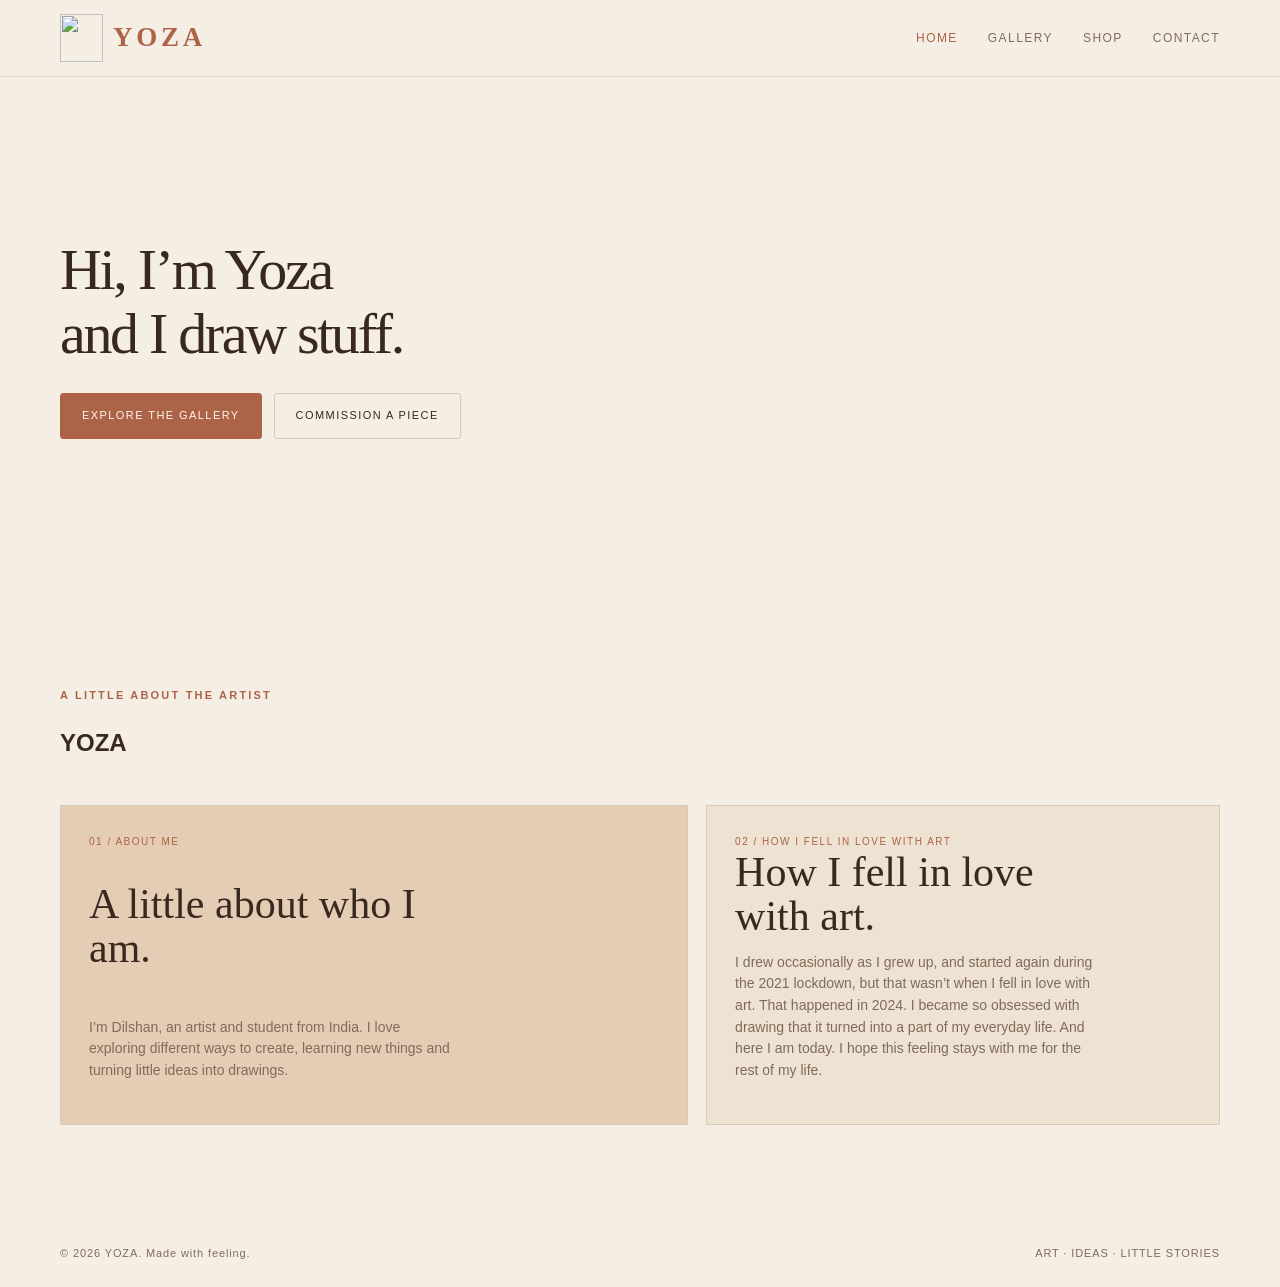
==== commit 2c753dce: "Add OC brand mark to YOZA header and simplify home hero" ====
--- a/index.html
+++ b/index.html
@@ -1 +1 @@
-<!doctype html><html lang="en"><head><meta charset="utf-8"><meta name="viewport" content="width=device-width, initial-scale=1"><meta name="theme-color" content="#f5eee4"><meta name="description" content="YOZA — artist portfolio and illustration commissions."><title>Home — YOZA</title><link rel="stylesheet" href="style.css"></head><body><header class="topbar"><div class="wrap nav"><a class="logo" href="index.html">YO<span>Z</span>A</a><button class="menu" id="menu" aria-label="Toggle menu">MENU</button><nav class="links" id="links"><a href="index.html" aria-current="page">Home</a><a href="gallery.html">Gallery</a><a href="shop.html">Shop</a><a href="contact.html">Contact</a></nav></div></header><main><section class="wrap hero" id="home"><div><div class="intro-lines"><h1>Hi, I’m Yoza</h1><p>and I draw stuff.</p></div><div class="actions"><a class="btn" href="gallery.html">Explore the gallery</a><a class="btn secondary" href="shop.html">Commission a piece</a></div></div><div class="hero-art" aria-label="Decorative warm-toned abstract artwork"><div class="art-frame"><div class="art-inner"><div class="sun"></div><div class="art-caption">a study in<br>soft warmth.</div></div></div><div class="stamp">made<br>with<br>feeling</div></div></section><section class="home-about"><div class="wrap"><div class="section-head"><div><div class="eyebrow">A little about the artist</div><h2>YOZA</h2></div></div><div class="feature-grid"><article class="feature"><small>01 / ABOUT ME</small><div class="big">A little about who I am.</div><p>I’m Dilshan, an artist and student from India. I love exploring different ways to create, learning new things and turning little ideas into drawings.</p></article><article class="feature"><small>02 / HOW I FELL IN LOVE WITH ART</small><div class="big">How I fell in love with art.</div><p>I drew occasionally as I grew up, and started again during the 2021 lockdown, but that wasn’t when I fell in love with art. That happened in 2024. I became so obsessed with drawing that it turned into a part of my everyday life. And here I am today. I hope this feeling stays with me for the rest of my life.</p></article></div></div></section></main><footer><div class="wrap footer-row"><span>© <span class="year"></span> YOZA. Made with feeling.</span><span>ART · IDEAS · LITTLE STORIES</span></div></footer><script>const menu=document.getElementById('menu'),links=document.getElementById('links');if(menu&&links){menu.addEventListener('click',()=>links.classList.toggle('open'));links.querySelectorAll('a').forEach(a=>a.addEventListener('click',()=>links.classList.remove('open')))}document.querySelectorAll('.year').forEach(el=>el.textContent=new Date().getFullYear());</script></body></html>+<!doctype html><html lang="en"><head><meta charset="utf-8"><meta name="viewport" content="width=device-width, initial-scale=1"><meta name="theme-color" content="#f5eee4"><meta name="description" content="YOZA — artist portfolio and illustration commissions."><title>Home — YOZA</title><link rel="stylesheet" href="style.css"></head><body><header class="topbar"><div class="wrap nav"><a class="logo brand" href="index.html"><img class="brand-oc" src="images/yoza-oc.png" alt=""><span>YO<span>Z</span>A</span></a><button class="menu" id="menu" aria-label="Toggle menu">MENU</button><nav class="links" id="links"><a href="index.html" aria-current="page">Home</a><a href="gallery.html">Gallery</a><a href="shop.html">Shop</a><a href="contact.html">Contact</a></nav></div></header><main><section class="wrap hero" id="home"><div><div class="intro-lines"><h1>Hi, I’m Yoza</h1><p>and I draw stuff.</p></div><div class="actions"><a class="btn" href="gallery.html">Explore the gallery</a><a class="btn secondary" href="shop.html">Commission a piece</a></div></div><div class="hero-art" aria-label="Decorative warm-toned abstract artwork"><div class="art-frame"><div class="art-inner"><div class="sun"></div><div class="art-caption">a study in<br>soft warmth.</div></div></div><div class="stamp">made<br>with<br>feeling</div></div></section><section class="home-about"><div class="wrap"><div class="section-head"><div><div class="eyebrow">A little about the artist</div><h2>YOZA</h2></div></div><div class="feature-grid"><article class="feature"><small>01 / ABOUT ME</small><div class="big">A little about who I am.</div><p>I’m Dilshan, an artist and student from India. I love exploring different ways to create, learning new things and turning little ideas into drawings.</p></article><article class="feature"><small>02 / HOW I FELL IN LOVE WITH ART</small><div class="big">How I fell in love with art.</div><p>I drew occasionally as I grew up, and started again during the 2021 lockdown, but that wasn’t when I fell in love with art. That happened in 2024. I became so obsessed with drawing that it turned into a part of my everyday life. And here I am today. I hope this feeling stays with me for the rest of my life.</p></article></div></div></section></main><footer><div class="wrap footer-row"><span>© <span class="year"></span> YOZA. Made with feeling.</span><span>ART · IDEAS · LITTLE STORIES</span></div></footer><script>const menu=document.getElementById('menu'),links=document.getElementById('links');if(menu&&links){menu.addEventListener('click',()=>links.classList.toggle('open'));links.querySelectorAll('a').forEach(a=>a.addEventListener('click',()=>links.classList.remove('open')))}document.querySelectorAll('.year').forEach(el=>el.textContent=new Date().getFullYear());</script></body></html>
--- a/style.css
+++ b/style.css
@@ -10,4 +10,24 @@
 .hero .intro-lines h1{font-size:clamp(38px,5vw,58px);line-height:1;letter-spacing:-.04em;margin:0;font-weight:400}.hero .intro-lines p{font-family:var(--serif);font-size:clamp(38px,5vw,58px);line-height:1;letter-spacing:-.04em;color:var(--ink);max-width:none;margin:6px 0 0}@media(max-width:760px){.wrap{width:min(100% - 32px,560px)}.nav{height:66px}.menu{display:block}.links{display:none;position:absolute;top:66px;left:0;right:0;background:var(--paper);padding:20px 24px 24px;border-bottom:1px solid var(--line);flex-direction:column;gap:18px}.links.open{display:flex}.hero{grid-template-columns:1fr;padding:58px 0 70px;gap:28px}.hero-art{min-height:390px}.art-frame{width:min(82%,360px)}.stamp{right:0}.section{padding:70px 0}.section-head{display:block}.section-intro{margin-top:15px}.feature-grid,.contact-grid{grid-template-columns:1fr}.feature{min-height:250px}.gallery-grid{grid-template-columns:repeat(2,1fr);gap:10px}.shop-grid{grid-template-columns:1fr}.contact-grid{gap:30px}.footer-row{flex-direction:column}}
 @media(max-width:420px){.gallery-grid{grid-template-columns:1fr 1fr}.gallery-meta{font-size:10px}.hero h1{font-size:57px}}
 
-.page-hero{padding:76px 0 42px;border-bottom:1px solid var(--line)}.page-hero h1{font:400 clamp(48px,7vw,76px)/1 var(--serif);letter-spacing:-.05em;margin:12px 0}.page-hero p{max-width:560px;color:var(--muted)}.page-content{padding:48px 0 100px}.gallery-image img{width:100%;height:100%;object-fit:cover;display:block}.contact-page{background:#4a3328;color:#f7eee3;padding:65px 0}.contact-page .eyebrow{color:#e2b86f}.contact-page p{color:#d8c4b1;max-width:520px}.contact-page .contact-links a{color:#f7eee3}.contact-page .contact-links a span{color:#d6a653}.home-about{padding:70px 0 95px}.home-about .section-head{margin-bottom:24px}.home-about .feature{min-height:270px}@media(max-width:760px){.page-hero{padding:55px 0 30px}.page-content{padding:32px 0 70px}}+.page-hero{padding:76px 0 42px;border-bottom:1px solid var(--line)}.page-hero h1{font:400 clamp(48px,7vw,76px)/1 var(--serif);letter-spacing:-.05em;margin:12px 0}.page-hero p{max-width:560px;color:var(--muted)}.page-content{padding:48px 0 100px}.gallery-image img{width:100%;height:100%;object-fit:cover;display:block}.contact-page{background:#4a3328;color:#f7eee3;padding:65px 0}.contact-page .eyebrow{color:#e2b86f}.contact-page p{color:#d8c4b1;max-width:520px}.contact-page .contact-links a{color:#f7eee3}.contact-page .contact-links a span{color:#d6a653}.home-about{padding:70px 0 95px}.home-about .section-head{margin-bottom:24px}.home-about .feature{min-height:270px}@media(max-width:760px){.page-hero{padding:55px 0 30px}.page-content{padding:32px 0 70px}}
+/* YOZA finishing touches */
+body{position:relative;isolation:isolate}
+body:before{content:"";position:fixed;inset:0;z-index:-2;pointer-events:none;background:url("images/yoza-meadow.jpg") center 42%/cover no-repeat;opacity:.25;mix-blend-mode:multiply}
+body:after{content:"";position:fixed;inset:0;z-index:-1;pointer-events:none;background:rgba(245,238,228,.48)}
+.topbar{background:rgba(245,238,228,.84)}
+.brand{display:inline-flex;align-items:center;gap:10px}
+.brand-oc{width:43px;height:48px;object-fit:contain;object-position:center bottom;display:block}
+.logo{display:inline-flex;align-items:center}
+.hero{grid-template-columns:1fr;min-height:540px}
+.hero-art{display:none}
+.faq{margin-top:72px;padding-top:42px;border-top:1px solid var(--line)}
+.faq h2{font:400 clamp(36px,5vw,52px)/1.05 var(--serif);margin:10px 0 24px}
+.faq-list{border-top:1px solid var(--line)}
+.faq-item{border-bottom:1px solid var(--line)}
+.faq-item summary{cursor:pointer;list-style:none;padding:20px 38px 20px 0;position:relative;font:400 21px var(--serif)}
+.faq-item summary::-webkit-details-marker{display:none}
+.faq-item summary:after{content:"+";position:absolute;right:4px;top:16px;color:var(--terra);font:24px var(--sans)}
+.faq-item[open] summary:after{content:"−"}
+.faq-item p{max-width:680px;margin:0;padding:0 24px 20px 0;color:var(--muted);font-size:14px}
+@media(max-width:760px){.brand-oc{width:36px;height:42px}.hero{min-height:auto;padding:80px 0 90px}.faq{margin-top:52px}}
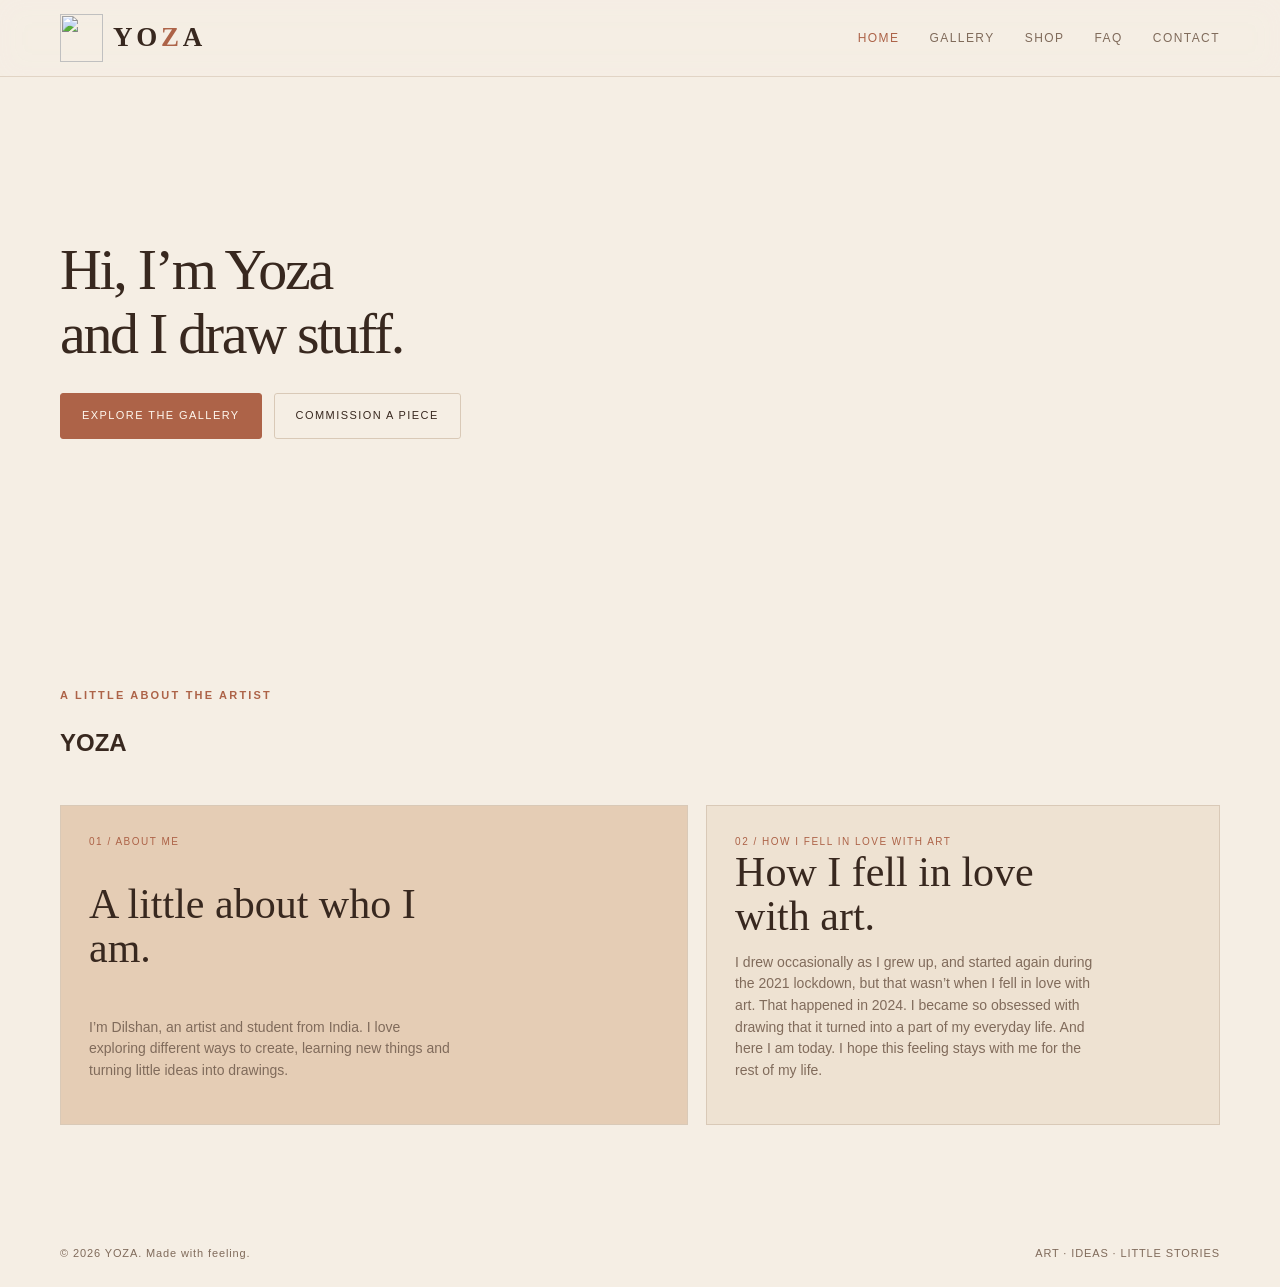
==== commit 7fa997f9: "Add FAQ navigation" ====
--- a/index.html
+++ b/index.html
@@ -1 +1 @@
-<!doctype html><html lang="en"><head><meta charset="utf-8"><meta name="viewport" content="width=device-width, initial-scale=1"><meta name="theme-color" content="#f5eee4"><meta name="description" content="YOZA — artist portfolio and illustration commissions."><title>Home — YOZA</title><link rel="stylesheet" href="style.css"></head><body><header class="topbar"><div class="wrap nav"><a class="logo brand" href="index.html"><img class="brand-oc" src="images/yoza-oc.png" alt=""><span>YO<span>Z</span>A</span></a><button class="menu" id="menu" aria-label="Toggle menu">MENU</button><nav class="links" id="links"><a href="index.html" aria-current="page">Home</a><a href="gallery.html">Gallery</a><a href="shop.html">Shop</a><a href="contact.html">Contact</a></nav></div></header><main><section class="wrap hero" id="home"><div><div class="intro-lines"><h1>Hi, I’m Yoza</h1><p>and I draw stuff.</p></div><div class="actions"><a class="btn" href="gallery.html">Explore the gallery</a><a class="btn secondary" href="shop.html">Commission a piece</a></div></div><div class="hero-art" aria-label="Decorative warm-toned abstract artwork"><div class="art-frame"><div class="art-inner"><div class="sun"></div><div class="art-caption">a study in<br>soft warmth.</div></div></div><div class="stamp">made<br>with<br>feeling</div></div></section><section class="home-about"><div class="wrap"><div class="section-head"><div><div class="eyebrow">A little about the artist</div><h2>YOZA</h2></div></div><div class="feature-grid"><article class="feature"><small>01 / ABOUT ME</small><div class="big">A little about who I am.</div><p>I’m Dilshan, an artist and student from India. I love exploring different ways to create, learning new things and turning little ideas into drawings.</p></article><article class="feature"><small>02 / HOW I FELL IN LOVE WITH ART</small><div class="big">How I fell in love with art.</div><p>I drew occasionally as I grew up, and started again during the 2021 lockdown, but that wasn’t when I fell in love with art. That happened in 2024. I became so obsessed with drawing that it turned into a part of my everyday life. And here I am today. I hope this feeling stays with me for the rest of my life.</p></article></div></div></section></main><footer><div class="wrap footer-row"><span>© <span class="year"></span> YOZA. Made with feeling.</span><span>ART · IDEAS · LITTLE STORIES</span></div></footer><script>const menu=document.getElementById('menu'),links=document.getElementById('links');if(menu&&links){menu.addEventListener('click',()=>links.classList.toggle('open'));links.querySelectorAll('a').forEach(a=>a.addEventListener('click',()=>links.classList.remove('open')))}document.querySelectorAll('.year').forEach(el=>el.textContent=new Date().getFullYear());</script></body></html>+<!doctype html><html lang="en"><head><meta charset="utf-8"><meta name="viewport" content="width=device-width, initial-scale=1"><meta name="theme-color" content="#f5eee4"><meta name="description" content="YOZA — artist portfolio and illustration commissions."><title>Home — YOZA</title><link rel="stylesheet" href="style.css"></head><body><header class="topbar"><div class="wrap nav"><a class="logo brand" href="index.html"><img class="brand-oc" src="images/yoza-oc.png" alt=""><span>YO<span>Z</span>A</span></a><button class="menu" id="menu" aria-label="Toggle menu">MENU</button><nav class="links" id="links"><a href="index.html" aria-current="page">Home</a><a href="gallery.html">Gallery</a><a href="shop.html">Shop</a><a href="faq.html">FAQ</a><a href="contact.html">Contact</a></nav></div></header><main><section class="wrap hero" id="home"><div><div class="intro-lines"><h1>Hi, I’m Yoza</h1><p>and I draw stuff.</p></div><div class="actions"><a class="btn" href="gallery.html">Explore the gallery</a><a class="btn secondary" href="shop.html">Commission a piece</a></div></div><div class="hero-art" aria-label="Decorative warm-toned abstract artwork"><div class="art-frame"><div class="art-inner"><div class="sun"></div><div class="art-caption">a study in<br>soft warmth.</div></div></div><div class="stamp">made<br>with<br>feeling</div></div></section><section class="home-about"><div class="wrap"><div class="section-head"><div><div class="eyebrow">A little about the artist</div><h2>YOZA</h2></div></div><div class="feature-grid"><article class="feature"><small>01 / ABOUT ME</small><div class="big">A little about who I am.</div><p>I’m Dilshan, an artist and student from India. I love exploring different ways to create, learning new things and turning little ideas into drawings.</p></article><article class="feature"><small>02 / HOW I FELL IN LOVE WITH ART</small><div class="big">How I fell in love with art.</div><p>I drew occasionally as I grew up, and started again during the 2021 lockdown, but that wasn’t when I fell in love with art. That happened in 2024. I became so obsessed with drawing that it turned into a part of my everyday life. And here I am today. I hope this feeling stays with me for the rest of my life.</p></article></div></div></section></main><footer><div class="wrap footer-row"><span>© <span class="year"></span> YOZA. Made with feeling.</span><span>ART · IDEAS · LITTLE STORIES</span></div></footer><script>const menu=document.getElementById('menu'),links=document.getElementById('links');if(menu&&links){menu.addEventListener('click',()=>links.classList.toggle('open'));links.querySelectorAll('a').forEach(a=>a.addEventListener('click',()=>links.classList.remove('open')))}document.querySelectorAll('.year').forEach(el=>el.textContent=new Date().getFullYear());</script></body></html>
--- a/style.css
+++ b/style.css
@@ -1,6 +1,6 @@
 
 :root{--paper:#f5eee4;--paper2:#eee2d2;--ink:#38281f;--muted:#806b5b;--terra:#ad6348;--terra2:#854832;--honey:#d6a653;--line:#d9c9b7;--white:#fffaf3;--serif:Georgia,'Times New Roman',serif;--sans:Arial,Helvetica,sans-serif}
-*{box-sizing:border-box}html{scroll-behavior:smooth}body{margin:0;background:var(--paper);color:var(--ink);font-family:var(--sans);line-height:1.55}a{color:inherit;text-decoration:none}.wrap{width:min(1160px,calc(100% - 48px));margin:auto}.topbar{position:sticky;top:0;z-index:10;background:rgba(245,238,228,.9);backdrop-filter:blur(14px);border-bottom:1px solid rgba(217,201,183,.7)}.nav{height:76px;display:flex;align-items:center;justify-content:space-between}.logo{font-family:var(--serif);font-size:27px;letter-spacing:.14em;font-weight:bold}.logo span{color:var(--terra)}.links{display:flex;gap:30px;font-size:12px;letter-spacing:.12em;text-transform:uppercase;color:var(--muted)}.links a:hover,.links a[aria-current="page"]{color:var(--terra)}.menu{display:none;background:none;border:1px solid var(--line);padding:8px 12px;border-radius:30px;color:var(--ink)}
+*{box-sizing:border-box}html{scroll-behavior:smooth}body{margin:0;background:var(--paper);color:var(--ink);font-family:var(--sans);line-height:1.55}a{color:inherit;text-decoration:none}.wrap{width:min(1160px,calc(100% - 48px));margin:auto}.topbar{position:sticky;top:0;z-index:10;background:rgba(245,238,228,.9);backdrop-filter:blur(14px);border-bottom:1px solid rgba(217,201,183,.7)}.nav{height:76px;display:flex;align-items:center;justify-content:space-between}.logo{font-family:var(--serif);font-size:27px;letter-spacing:.14em;font-weight:bold}.logo span{color:var(--ink)}.logo span span{color:var(--terra)}.links{display:flex;gap:30px;font-size:12px;letter-spacing:.12em;text-transform:uppercase;color:var(--muted)}.links a:hover,.links a[aria-current="page"]{color:var(--terra)}.menu{display:none;background:none;border:1px solid var(--line);padding:8px 12px;border-radius:30px;color:var(--ink)}
 .hero{min-height:650px;display:grid;grid-template-columns:1.05fr .95fr;align-items:center;gap:6%;padding:72px 0 86px}.eyebrow{font-size:11px;letter-spacing:.2em;text-transform:uppercase;color:var(--terra);font-weight:bold}.hero h1{font-family:var(--serif);font-weight:400;font-size:clamp(56px,7vw,94px);line-height:.98;letter-spacing:-.055em;margin:22px 0}.hero h1 em{font-weight:400;color:var(--terra)}.hero p{max-width:440px;color:var(--muted);font-size:16px}.actions{display:flex;gap:12px;flex-wrap:wrap;margin-top:30px}.btn{display:inline-flex;align-items:center;justify-content:center;padding:13px 21px;border-radius:3px;background:var(--terra);color:#fff8ef;font-size:11px;letter-spacing:.13em;text-transform:uppercase;border:1px solid var(--terra);transition:.2s}.btn:hover{background:var(--terra2);transform:translateY(-2px)}.btn.secondary{background:transparent;color:var(--ink);border-color:var(--line)}.btn.secondary:hover{border-color:var(--terra);color:var(--terra)}.hero-art{min-height:480px;position:relative;display:grid;place-items:center}.art-frame{width:min(100%,440px);aspect-ratio:4/5;background:var(--paper2);border:1px solid var(--line);padding:14px;position:relative;transform:rotate(2deg)}.art-inner{height:100%;background:linear-gradient(145deg,#d9b99a 0%,#bd795b 48%,#704a3c 100%);position:relative;overflow:hidden;display:grid;place-items:center}.art-inner:before{content:"";position:absolute;width:67%;height:82%;border-radius:48% 48% 42% 42%;background:#e6c6a5;top:12%;left:17%;transform:rotate(-8deg);box-shadow:inset -22px -5px 0 #c58e70}.art-inner:after{content:"";position:absolute;width:70%;height:35%;background:#70483a;bottom:-8%;left:15%;border-radius:50% 50% 0 0}.sun{position:absolute;width:115px;height:115px;border-radius:50%;background:#e7bd6c;right:10%;top:9%;mix-blend-mode:soft-light}.art-caption{position:absolute;bottom:26px;left:28px;color:#fff5e8;z-index:2;font-family:var(--serif);font-size:27px}.stamp{position:absolute;right:-18px;bottom:42px;background:var(--honey);color:#4b3427;width:104px;height:104px;border-radius:50%;display:grid;place-items:center;text-align:center;font-family:var(--serif);font-size:16px;line-height:1.1;transform:rotate(9deg);border:5px solid var(--paper)}
 .section{padding:94px 0;border-top:1px solid var(--line)}.section-head{display:flex;justify-content:space-between;align-items:end;gap:24px;margin-bottom:34px}.section h2{font:400 clamp(38px,5vw,58px)/1.05 var(--serif);letter-spacing:-.04em;margin:12px 0 0}.section-intro{max-width:390px;color:var(--muted);font-size:14px}.feature-grid{display:grid;grid-template-columns:1.1fr .9fr;gap:18px}.feature{min-height:300px;background:var(--paper2);border:1px solid var(--line);padding:28px;display:flex;flex-direction:column;justify-content:space-between}.feature:first-child{background:#e5cdb5}.feature .big{font:400 42px/1.05 var(--serif);max-width:360px}.feature small{color:var(--terra);letter-spacing:.15em;text-transform:uppercase;font-size:10px}.feature p{max-width:370px;color:var(--muted);font-size:14px}
 .gallery-grid{display:grid;grid-template-columns:repeat(3,1fr);gap:18px}.gallery-card{background:var(--white);border:1px solid var(--line);padding:10px}.gallery-image{aspect-ratio:4/5;background:#eee3d6;border:1px dashed #cbb7a3;display:grid;place-items:center;text-align:center;color:#a28c78;padding:20px}.gallery-image span{font:italic 22px var(--serif)}.gallery-image small{display:block;font:10px var(--sans);letter-spacing:.12em;text-transform:uppercase;margin-top:8px}.gallery-meta{display:flex;justify-content:space-between;padding:13px 3px 3px;font-size:12px}.gallery-meta span:last-child{color:var(--muted)}
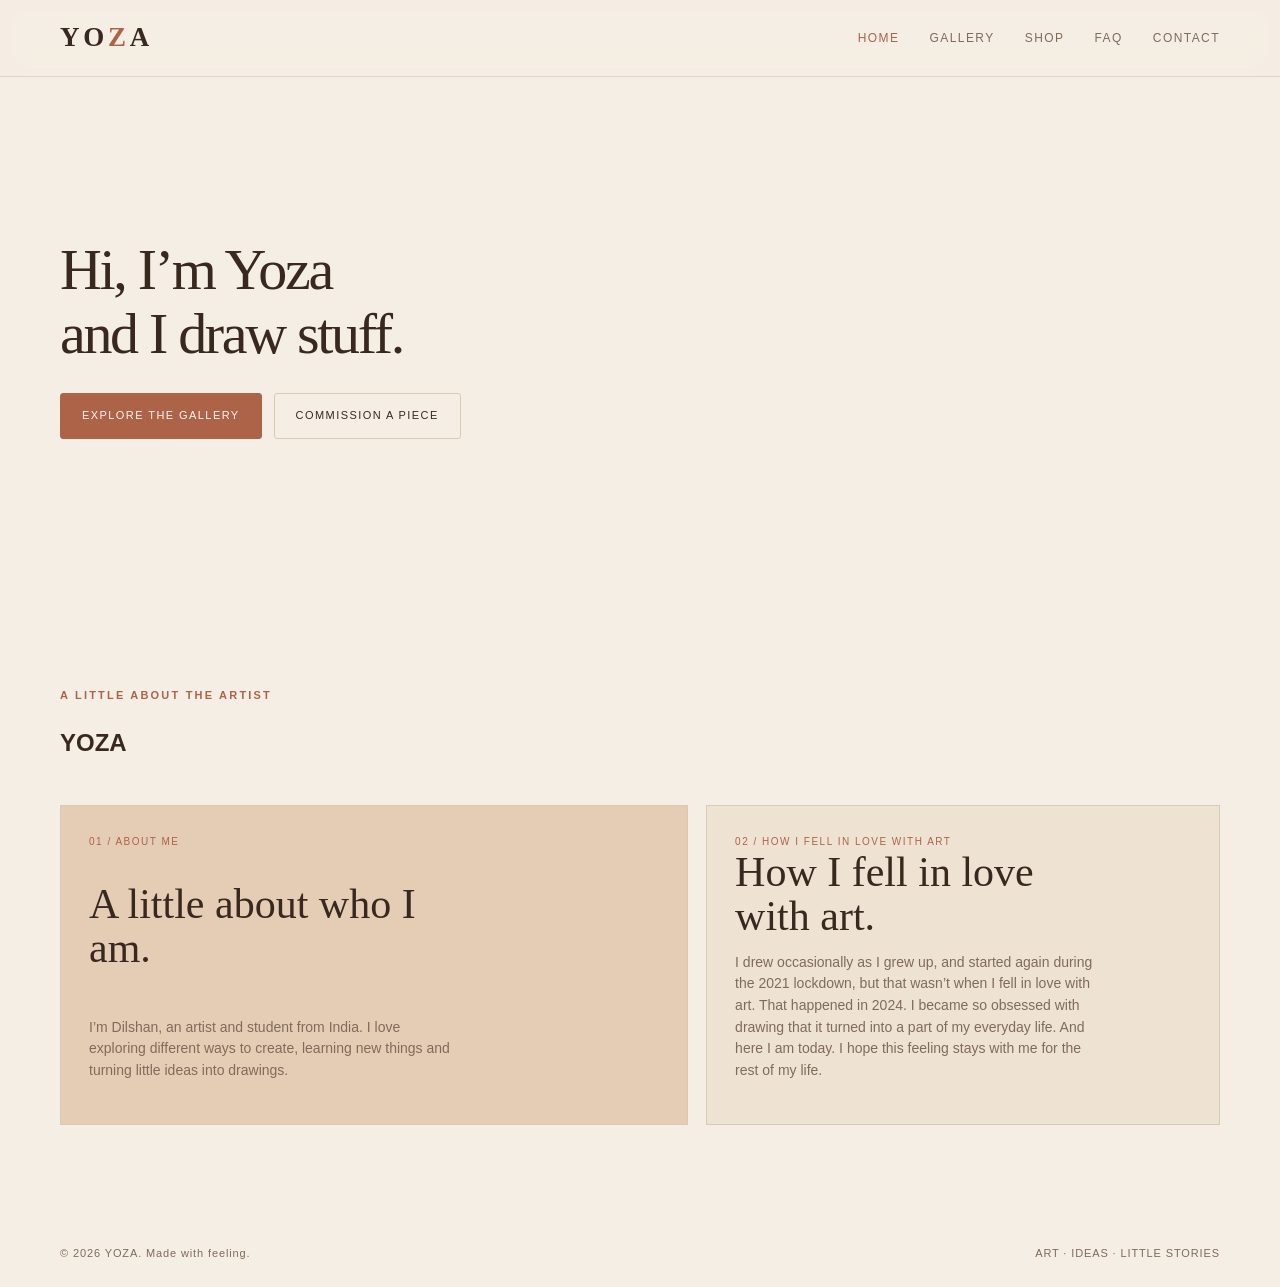
==== commit b696cee2: "Keep the YOZA text logo clean without missing image asset" ====
--- a/index.html
+++ b/index.html
@@ -1 +1 @@
-<!doctype html><html lang="en"><head><meta charset="utf-8"><meta name="viewport" content="width=device-width, initial-scale=1"><meta name="theme-color" content="#f5eee4"><meta name="description" content="YOZA — artist portfolio and illustration commissions."><title>Home — YOZA</title><link rel="stylesheet" href="style.css"></head><body><header class="topbar"><div class="wrap nav"><a class="logo brand" href="index.html"><img class="brand-oc" src="images/yoza-oc.png" alt=""><span>YO<span>Z</span>A</span></a><button class="menu" id="menu" aria-label="Toggle menu">MENU</button><nav class="links" id="links"><a href="index.html" aria-current="page">Home</a><a href="gallery.html">Gallery</a><a href="shop.html">Shop</a><a href="faq.html">FAQ</a><a href="contact.html">Contact</a></nav></div></header><main><section class="wrap hero" id="home"><div><div class="intro-lines"><h1>Hi, I’m Yoza</h1><p>and I draw stuff.</p></div><div class="actions"><a class="btn" href="gallery.html">Explore the gallery</a><a class="btn secondary" href="shop.html">Commission a piece</a></div></div><div class="hero-art" aria-label="Decorative warm-toned abstract artwork"><div class="art-frame"><div class="art-inner"><div class="sun"></div><div class="art-caption">a study in<br>soft warmth.</div></div></div><div class="stamp">made<br>with<br>feeling</div></div></section><section class="home-about"><div class="wrap"><div class="section-head"><div><div class="eyebrow">A little about the artist</div><h2>YOZA</h2></div></div><div class="feature-grid"><article class="feature"><small>01 / ABOUT ME</small><div class="big">A little about who I am.</div><p>I’m Dilshan, an artist and student from India. I love exploring different ways to create, learning new things and turning little ideas into drawings.</p></article><article class="feature"><small>02 / HOW I FELL IN LOVE WITH ART</small><div class="big">How I fell in love with art.</div><p>I drew occasionally as I grew up, and started again during the 2021 lockdown, but that wasn’t when I fell in love with art. That happened in 2024. I became so obsessed with drawing that it turned into a part of my everyday life. And here I am today. I hope this feeling stays with me for the rest of my life.</p></article></div></div></section></main><footer><div class="wrap footer-row"><span>© <span class="year"></span> YOZA. Made with feeling.</span><span>ART · IDEAS · LITTLE STORIES</span></div></footer><script>const menu=document.getElementById('menu'),links=document.getElementById('links');if(menu&&links){menu.addEventListener('click',()=>links.classList.toggle('open'));links.querySelectorAll('a').forEach(a=>a.addEventListener('click',()=>links.classList.remove('open')))}document.querySelectorAll('.year').forEach(el=>el.textContent=new Date().getFullYear());</script></body></html>+<!doctype html><html lang="en"><head><meta charset="utf-8"><meta name="viewport" content="width=device-width, initial-scale=1"><meta name="theme-color" content="#f5eee4"><meta name="description" content="YOZA — artist portfolio and illustration commissions."><title>Home — YOZA</title><link rel="stylesheet" href="style.css"></head><body><header class="topbar"><div class="wrap nav"><a class="logo brand" href="index.html"><span>YO<span>Z</span>A</span></a><button class="menu" id="menu" aria-label="Toggle menu">MENU</button><nav class="links" id="links"><a href="index.html" aria-current="page">Home</a><a href="gallery.html">Gallery</a><a href="shop.html">Shop</a><a href="faq.html">FAQ</a><a href="contact.html">Contact</a></nav></div></header><main><section class="wrap hero" id="home"><div><div class="intro-lines"><h1>Hi, I’m Yoza</h1><p>and I draw stuff.</p></div><div class="actions"><a class="btn" href="gallery.html">Explore the gallery</a><a class="btn secondary" href="shop.html">Commission a piece</a></div></div><div class="hero-art" aria-label="Decorative warm-toned abstract artwork"><div class="art-frame"><div class="art-inner"><div class="sun"></div><div class="art-caption">a study in<br>soft warmth.</div></div></div><div class="stamp">made<br>with<br>feeling</div></div></section><section class="home-about"><div class="wrap"><div class="section-head"><div><div class="eyebrow">A little about the artist</div><h2>YOZA</h2></div></div><div class="feature-grid"><article class="feature"><small>01 / ABOUT ME</small><div class="big">A little about who I am.</div><p>I’m Dilshan, an artist and student from India. I love exploring different ways to create, learning new things and turning little ideas into drawings.</p></article><article class="feature"><small>02 / HOW I FELL IN LOVE WITH ART</small><div class="big">How I fell in love with art.</div><p>I drew occasionally as I grew up, and started again during the 2021 lockdown, but that wasn’t when I fell in love with art. That happened in 2024. I became so obsessed with drawing that it turned into a part of my everyday life. And here I am today. I hope this feeling stays with me for the rest of my life.</p></article></div></div></section></main><footer><div class="wrap footer-row"><span>© <span class="year"></span> YOZA. Made with feeling.</span><span>ART · IDEAS · LITTLE STORIES</span></div></footer><script>const menu=document.getElementById('menu'),links=document.getElementById('links');if(menu&&links){menu.addEventListener('click',()=>links.classList.toggle('open'));links.querySelectorAll('a').forEach(a=>a.addEventListener('click',()=>links.classList.remove('open')))}document.querySelectorAll('.year').forEach(el=>el.textContent=new Date().getFullYear());</script></body></html>
--- a/style.css
+++ b/style.css
@@ -31,3 +31,24 @@
 .faq-item[open] summary:after{content:"−"}
 .faq-item p{max-width:680px;margin:0;padding:0 24px 20px 0;color:var(--muted);font-size:14px}
 @media(max-width:760px){.brand-oc{width:36px;height:42px}.hero{min-height:auto;padding:80px 0 90px}.faq{margin-top:52px}}
+
+/* Contact form and FAQ page */
+.contact-form{display:grid;gap:10px;padding:26px;background:rgba(255,250,243,.07);border:1px solid rgba(255,245,232,.2)}
+.contact-form label{font-size:11px;letter-spacing:.12em;text-transform:uppercase;color:#e2b86f;margin-top:5px}
+.contact-form input,.contact-form select,.contact-form textarea{width:100%;font:14px Arial,sans-serif;color:#f7eee3;background:rgba(255,250,243,.08);border:1px solid rgba(255,245,232,.25);border-radius:2px;padding:13px;outline:none}
+.contact-form input::placeholder,.contact-form textarea::placeholder{color:#c9b5a4}
+.contact-form select option{color:#38281f}
+.contact-form input:focus,.contact-form select:focus,.contact-form textarea:focus{border-color:#d6a653}
+.contact-form textarea{resize:vertical}
+.contact-form .btn{cursor:pointer;justify-self:start;margin-top:8px}
+.form-note{font-size:11px!important;color:#d8c4b1!important;margin:0}
+.contact-page .contact-grid{align-items:start}
+.contact-page .contact-links{margin-top:28px}
+.faq-list{border-top:1px solid var(--line)}
+.faq-item{border-bottom:1px solid var(--line)}
+.faq-item summary{cursor:pointer;list-style:none;padding:20px 38px 20px 0;position:relative;font:400 21px Georgia,serif}
+.faq-item summary::-webkit-details-marker{display:none}
+.faq-item summary:after{content:"+";position:absolute;right:4px;top:16px;color:var(--terra);font:24px Arial,sans-serif}
+.faq-item[open] summary:after{content:"−"}
+.faq-item p{max-width:680px;margin:0;padding:0 24px 20px 0;color:var(--muted);font-size:14px}
+@media(max-width:760px){.contact-form{padding:20px}.contact-page .contact-grid{gap:28px}}
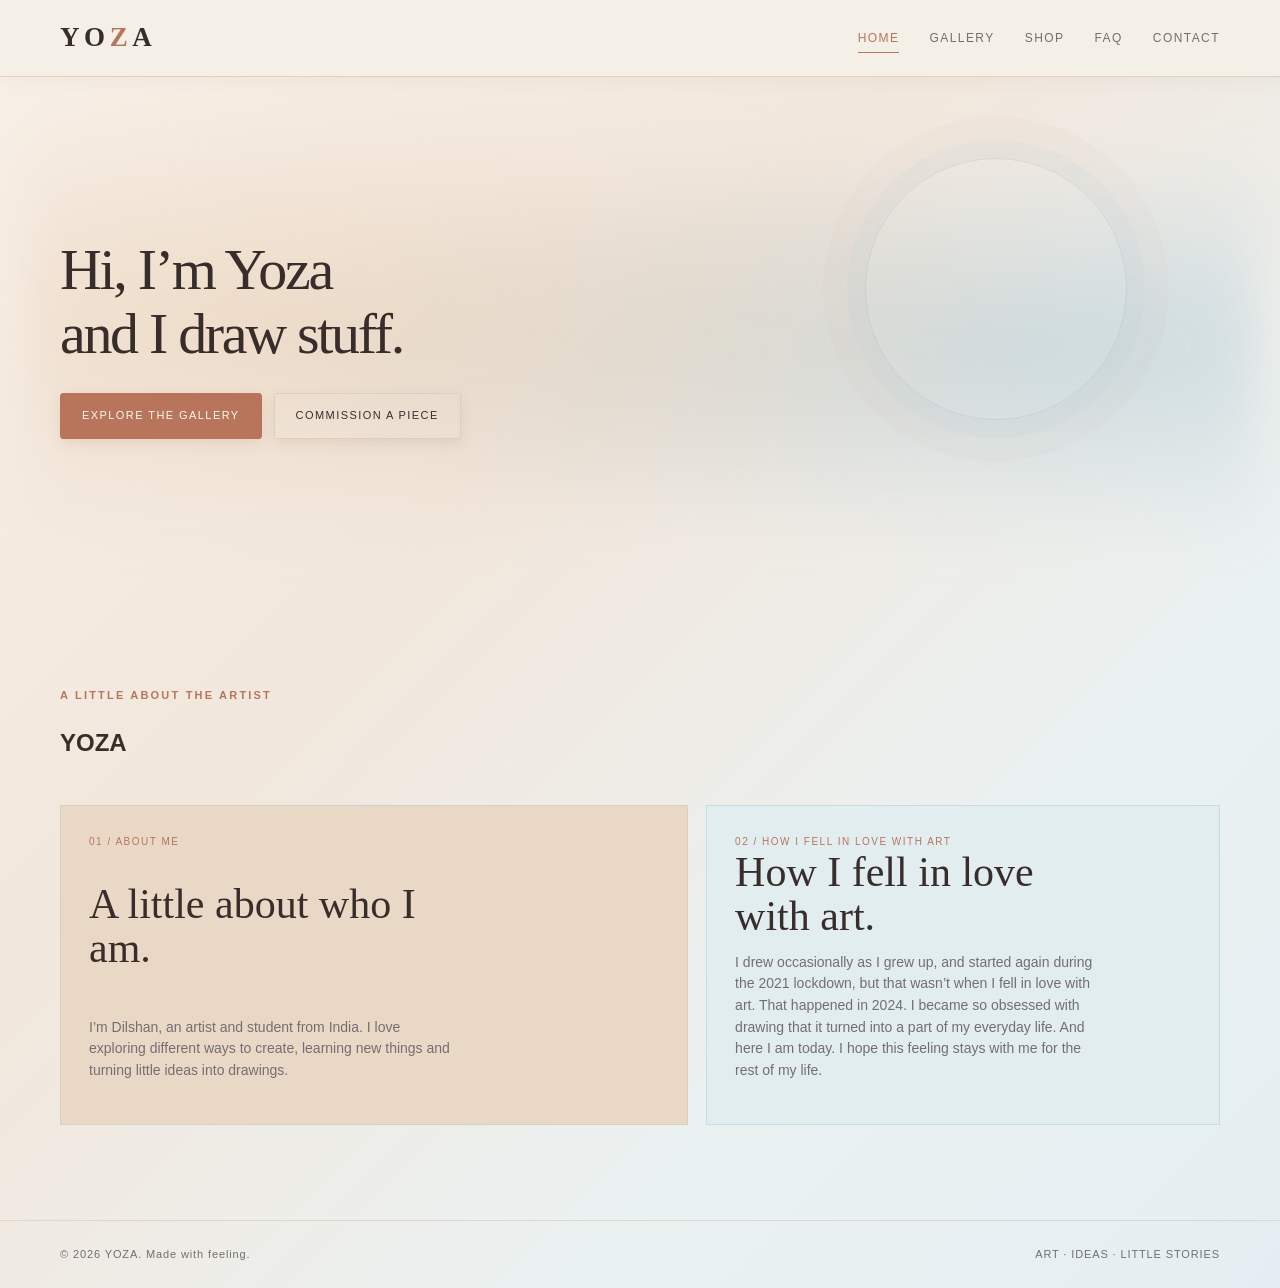
==== commit de4f1e25: "Improve YOZA homepage search metadata" ====
--- a/index.html
+++ b/index.html
@@ -1 +1,30 @@
-<!doctype html><html lang="en"><head><meta charset="utf-8"><meta name="viewport" content="width=device-width, initial-scale=1"><meta name="theme-color" content="#f5eee4"><meta name="description" content="YOZA — artist portfolio and illustration commissions."><title>Home — YOZA</title><link rel="stylesheet" href="style.css"></head><body><header class="topbar"><div class="wrap nav"><a class="logo brand" href="index.html"><span>YO<span>Z</span>A</span></a><button class="menu" id="menu" aria-label="Toggle menu">MENU</button><nav class="links" id="links"><a href="index.html" aria-current="page">Home</a><a href="gallery.html">Gallery</a><a href="shop.html">Shop</a><a href="faq.html">FAQ</a><a href="contact.html">Contact</a></nav></div></header><main><section class="wrap hero" id="home"><div><div class="intro-lines"><h1>Hi, I’m Yoza</h1><p>and I draw stuff.</p></div><div class="actions"><a class="btn" href="gallery.html">Explore the gallery</a><a class="btn secondary" href="shop.html">Commission a piece</a></div></div><div class="hero-art" aria-label="Decorative warm-toned abstract artwork"><div class="art-frame"><div class="art-inner"><div class="sun"></div><div class="art-caption">a study in<br>soft warmth.</div></div></div><div class="stamp">made<br>with<br>feeling</div></div></section><section class="home-about"><div class="wrap"><div class="section-head"><div><div class="eyebrow">A little about the artist</div><h2>YOZA</h2></div></div><div class="feature-grid"><article class="feature"><small>01 / ABOUT ME</small><div class="big">A little about who I am.</div><p>I’m Dilshan, an artist and student from India. I love exploring different ways to create, learning new things and turning little ideas into drawings.</p></article><article class="feature"><small>02 / HOW I FELL IN LOVE WITH ART</small><div class="big">How I fell in love with art.</div><p>I drew occasionally as I grew up, and started again during the 2021 lockdown, but that wasn’t when I fell in love with art. That happened in 2024. I became so obsessed with drawing that it turned into a part of my everyday life. And here I am today. I hope this feeling stays with me for the rest of my life.</p></article></div></div></section></main><footer><div class="wrap footer-row"><span>© <span class="year"></span> YOZA. Made with feeling.</span><span>ART · IDEAS · LITTLE STORIES</span></div></footer><script>const menu=document.getElementById('menu'),links=document.getElementById('links');if(menu&&links){menu.addEventListener('click',()=>links.classList.toggle('open'));links.querySelectorAll('a').forEach(a=>a.addEventListener('click',()=>links.classList.remove('open')))}document.querySelectorAll('.year').forEach(el=>el.textContent=new Date().getFullYear());</script></body></html>+<!doctype html><html lang="en"><head><meta charset="utf-8"><meta name="viewport" content="width=device-width, initial-scale=1"><meta name="theme-color" content="#f5eee4"><meta name="description" content="YOZA is the official portfolio of Dilshan Singh, an independent artist and illustrator from India. Explore original artwork, illustrations and commission information.">
+<meta name="author" content="Dilshan Singh">
+<meta name="robots" content="index,follow">
+<link rel="canonical" href="https://dilshanss2008.github.io/Yoza/">
+<meta property="og:type" content="website">
+<meta property="og:site_name" content="YOZA">
+<meta property="og:title" content="YOZA — Artist & Illustrator">
+<meta property="og:description" content="The official art portfolio of YOZA (Dilshan Singh). Explore original artwork, illustrations and commissions.">
+<meta property="og:url" content="https://dilshanss2008.github.io/Yoza/">
+<meta name="twitter:card" content="summary">
+<meta name="twitter:title" content="YOZA — Artist & Illustrator">
+<meta name="twitter:description" content="The official art portfolio of YOZA (Dilshan Singh).">
+<script type="application/ld+json">
+{
+  "@context": "https://schema.org",
+  "@type": "Person",
+  "@id": "https://dilshanss2008.github.io/Yoza/#artist",
+  "name": "YOZA",
+  "alternateName": ["Yoza", "Dilshan Singh"],
+  "url": "https://dilshanss2008.github.io/Yoza/",
+  "jobTitle": "Artist and Illustrator",
+  "description": "Independent artist and illustrator from India, sharing original artwork and illustration commissions.",
+  "sameAs": [
+    "https://www.instagram.com/Yoza1031/",
+    "https://www.youtube.com/@Yoza1031"
+  ]
+}
+</script>
+<title>YOZA — Artist &amp; Illustrator | Official Portfolio</title>
+<link rel="stylesheet" href="style.css"></head><body><header class="topbar"><div class="wrap nav"><a class="logo brand" href="index.html"><span>YO<span>Z</span>A</span></a><button class="menu" id="menu" aria-label="Toggle menu">MENU</button><nav class="links" id="links"><a href="index.html" aria-current="page">Home</a><a href="gallery.html">Gallery</a><a href="shop.html">Shop</a><a href="faq.html">FAQ</a><a href="contact.html">Contact</a></nav></div></header><main><section class="wrap hero" id="home"><div><div class="intro-lines"><h1>Hi, I’m Yoza</h1><p>and I draw stuff.</p></div><div class="actions"><a class="btn" href="gallery.html">Explore the gallery</a><a class="btn secondary" href="shop.html">Commission a piece</a></div></div><div class="hero-art" aria-label="Decorative warm-toned abstract artwork"><div class="art-frame"><div class="art-inner"><div class="sun"></div><div class="art-caption">a study in<br>soft warmth.</div></div></div><div class="stamp">made<br>with<br>feeling</div></div></section><section class="home-about"><div class="wrap"><div class="section-head"><div><div class="eyebrow">A little about the artist</div><h2>YOZA</h2></div></div><div class="feature-grid"><article class="feature"><small>01 / ABOUT ME</small><div class="big">A little about who I am.</div><p>I’m Dilshan, an artist and student from India. I love exploring different ways to create, learning new things and turning little ideas into drawings.</p></article><article class="feature"><small>02 / HOW I FELL IN LOVE WITH ART</small><div class="big">How I fell in love with art.</div><p>I drew occasionally as I grew up, and started again during the 2021 lockdown, but that wasn’t when I fell in love with art. That happened in 2024. I became so obsessed with drawing that it turned into a part of my everyday life. And here I am today. I hope this feeling stays with me for the rest of my life.</p></article></div></div></section></main><footer><div class="wrap footer-row"><span>© <span class="year"></span> YOZA. Made with feeling.</span><span>ART · IDEAS · LITTLE STORIES</span></div></footer><script>const menu=document.getElementById('menu'),links=document.getElementById('links');if(menu&&links){menu.addEventListener('click',()=>links.classList.toggle('open'));links.querySelectorAll('a').forEach(a=>a.addEventListener('click',()=>links.classList.remove('open')))}document.querySelectorAll('.year').forEach(el=>el.textContent=new Date().getFullYear());</script></body></html>
--- a/style.css
+++ b/style.css
@@ -52,3 +52,116 @@
 .faq-item[open] summary:after{content:"−"}
 .faq-item p{max-width:680px;margin:0;padding:0 24px 20px 0;color:var(--muted);font-size:14px}
 @media(max-width:760px){.contact-form{padding:20px}.contact-page .contact-grid{gap:28px}}
+
+
+/* Warm, lively polish — CSS only, no external images */
+body:before{background:none!important;opacity:0!important}
+body:after{background:none!important;opacity:0!important}
+body{background:linear-gradient(145deg,#f8f0e5 0%,#f2e5d5 52%,#f6ede1 100%);background-attachment:fixed}
+.topbar{border-bottom-color:rgba(173,99,72,.22);box-shadow:0 3px 18px rgba(77,48,32,.045)}
+.logo{position:relative;letter-spacing:.17em}
+.logo:after{content:"";display:block;width:6px;height:6px;border-radius:50%;background:var(--honey);margin-left:8px;align-self:flex-start;margin-top:9px}
+.links a{position:relative;padding:8px 0;transition:color .22s ease}
+.links a:after{content:"";position:absolute;left:0;right:100%;bottom:2px;height:1px;background:var(--terra);transition:right .22s ease}
+.links a:hover:after,.links a[aria-current="page"]:after{right:0}
+.page-hero{position:relative;overflow:hidden;background:linear-gradient(110deg,rgba(232,207,181,.48),rgba(248,240,229,.15) 62%,rgba(214,166,83,.12));}
+.page-hero:after{content:"";position:absolute;width:190px;height:190px;border-radius:50%;right:7%;top:-85px;border:1px solid rgba(173,99,72,.18);box-shadow:0 0 0 18px rgba(214,166,83,.055),0 0 0 38px rgba(173,99,72,.035);pointer-events:none}
+.page-hero .wrap{position:relative;z-index:1}
+.page-hero h1{color:#4b3024}
+.page-hero p{font-size:15px}
+.hero{position:relative;overflow:hidden;border-radius:0 0 5px 5px;background:radial-gradient(ellipse at 88% 48%,rgba(214,166,83,.22),transparent 35%),linear-gradient(110deg,rgba(232,207,181,.22),transparent 65%)}
+.hero:after{content:"";position:absolute;right:8%;top:15%;width:clamp(150px,22vw,260px);aspect-ratio:1;border-radius:50%;border:1px solid rgba(173,99,72,.2);box-shadow:0 0 0 18px rgba(214,166,83,.08),0 0 0 42px rgba(173,99,72,.045);pointer-events:none}
+.hero>div{position:relative;z-index:1}
+.hero .actions{position:relative;z-index:2}
+.btn{box-shadow:0 5px 14px rgba(117,65,43,.10)}
+.btn:hover{box-shadow:0 9px 20px rgba(117,65,43,.16)}
+.gallery-card{transition:transform .25s ease,box-shadow .25s ease,border-color .25s ease}
+.gallery-card:hover{transform:translateY(-5px);box-shadow:0 12px 26px rgba(78,49,31,.10);border-color:#c69a78}
+.gallery-image{transition:background .25s ease}
+.gallery-card:hover .gallery-image{background:#e9d5c1}
+.service{box-shadow:0 3px 12px rgba(78,49,31,.035)}
+.service:hover{box-shadow:0 12px 24px rgba(78,49,31,.09)}
+.feature{transition:transform .25s ease,box-shadow .25s ease}
+.feature:hover{transform:translateY(-3px);box-shadow:0 10px 22px rgba(78,49,31,.07)}
+.faq-item summary{transition:color .2s ease}
+.faq-item summary:hover{color:var(--terra)}
+.contact-form{border-radius:5px;box-shadow:0 12px 30px rgba(24,13,8,.10)}
+.contact-form input,.contact-form select,.contact-form textarea{border-radius:4px}
+footer{border-top:1px solid rgba(217,201,183,.6)}
+@keyframes yoza-rise{from{opacity:0;transform:translateY(12px)}to{opacity:1;transform:translateY(0)}}
+main{animation:yoza-rise .55s ease both}
+@media(prefers-reduced-motion:reduce){*,*::before,*::after{scroll-behavior:auto!important;animation-duration:.01ms!important;animation-iteration-count:1!important;transition-duration:.01ms!important}}
+
+/* Final header cleanup and pastel colour balance */
+.logo:after{content:none!important;display:none!important}
+.logo{gap:0!important}
+:root{--paper:#f5f0e8;--paper2:#e8e1d8;--ink:#382d2a;--muted:#746e70;--terra:#b8755c;--terra2:#965a48;--honey:#d7ad68;--line:#d9d0c5;--white:#fffaf4;--blue:#dceaf0;--blue-deep:#a9c8d5;--blue-ink:#456574}
+body{background:linear-gradient(135deg,#f8f0e7 0%,#f2e7dc 38%,#eaf1f1 72%,#e4eef2 100%)!important;background-attachment:fixed}
+.topbar{background:rgba(245,240,232,.92)!important}
+.page-hero{background:linear-gradient(110deg,rgba(232,207,181,.42),rgba(220,234,240,.42) 68%,rgba(214,166,83,.10))!important}
+.page-hero:after{border-color:rgba(105,151,170,.25)!important;box-shadow:0 0 0 18px rgba(169,200,213,.12),0 0 0 38px rgba(184,117,92,.04)!important}
+.hero{background:radial-gradient(ellipse at 88% 48%,rgba(169,200,213,.32),transparent 36%),linear-gradient(110deg,rgba(232,207,181,.24),rgba(220,234,240,.22) 75%)!important}
+.hero:after{border-color:rgba(105,151,170,.25)!important;box-shadow:0 0 0 18px rgba(169,200,213,.13),0 0 0 42px rgba(184,117,92,.045)!important}
+.feature:nth-child(2){background:#e2edf0!important;border-color:#c7dce3!important}
+.feature:first-child{background:#ead8c7!important}
+.gallery-card:nth-child(3n+2){background:#f4f8f8!important}
+.gallery-card:nth-child(3n+2) .gallery-image{background:#e1edf0!important;border-color:#b9d0d9!important}
+.service:nth-child(4n+2){background:#e8f0f1!important;border-color:#cbdde1!important}
+.service:nth-child(4n+3){background:#f1e4d8!important}
+.note{background:linear-gradient(100deg,#eee1d4,#e3edf0)!important;border-left-color:var(--blue-deep)!important}
+.contact-page{background:linear-gradient(120deg,#49362f 0%,#43535a 100%)!important}
+.contact-form{background:rgba(255,250,244,.09)!important;border:1px solid rgba(220,234,240,.3)!important}
+.contact-form label{color:#c5dfe8!important}
+.contact-form input,.contact-form select,.contact-form textarea{background:rgba(245,250,250,.10)!important;border-color:rgba(220,234,240,.35)!important}
+.contact-form input:focus,.contact-form select:focus,.contact-form textarea:focus{border-color:#b9dce8!important;box-shadow:0 0 0 3px rgba(185,220,232,.12)}
+.contact-form .btn{background:#b8755c!important;border-color:#b8755c!important}
+.contact-form .btn:hover{background:#965a48!important}
+.faq-item summary:hover{color:#648da0!important}
+@media(prefers-reduced-motion:no-preference){.gallery-card,.service,.feature,.btn{transition:transform .24s ease,box-shadow .24s ease,background .24s ease,border-color .24s ease}.gallery-card:hover,.service:hover{transform:translateY(-4px)}}
+
+
+/* Softer Home hero background and always-visible Gallery commission link */
+.hero{background:transparent!important;overflow:visible}
+.hero:before{content:"";position:absolute;z-index:0;inset:24px -34px;border-radius:56px;background:radial-gradient(ellipse at 22% 45%,rgba(232,207,181,.56),transparent 58%),radial-gradient(ellipse at 82% 50%,rgba(169,200,213,.48),transparent 58%);filter:blur(25px);pointer-events:none}
+.hero:after{opacity:.7}
+.gallery-float-cta{position:fixed;z-index:20;right:24px;bottom:24px;display:inline-flex;align-items:center;gap:14px;padding:15px 20px;border-radius:999px;background:#b8755c;color:#fffaf4;border:1px solid rgba(255,250,244,.55);box-shadow:0 10px 30px rgba(56,45,42,.22);font-size:11px;font-weight:bold;letter-spacing:.1em;text-transform:uppercase;transition:transform .2s ease,background .2s ease,box-shadow .2s ease}
+.gallery-float-cta span{font-size:16px}
+.gallery-float-cta:hover{transform:translateY(-3px);background:#965a48;box-shadow:0 14px 34px rgba(56,45,42,.27)}
+@media(max-width:760px){.hero:before{inset:18px -10px;border-radius:34px}.gallery-float-cta{right:14px;bottom:14px;padding:13px 16px;font-size:10px}}
+
+
+/* Digital commission pricing cards */
+.price-card{min-height:270px}
+.price{margin-top:24px;padding-top:15px;border-top:1px solid var(--line);font:400 25px Georgia,serif;color:var(--terra2)}
+.custom-card{background:linear-gradient(135deg,#e4eef1,#f2e5d9)!important;border-color:#c7dce3!important}
+@media(max-width:760px){.price-card{min-height:240px}}
+
+
+/* Three balanced commission cards */
+.shop-grid{grid-template-columns:repeat(2,minmax(0,1fr));align-items:stretch}
+.shop-grid .custom-card{grid-column:1/-1;width:min(100%,760px);justify-self:center;min-height:190px}
+.price-card p strong{color:var(--terra2);font-weight:600}
+@media(max-width:760px){.shop-grid{grid-template-columns:1fr}.shop-grid .custom-card{grid-column:auto;width:100%;min-height:220px}}
+
+/* Keep Gallery's commission CTA fixed to the viewport */
+.gallery-float-cta{position:fixed!important;z-index:1000!important;right:24px;bottom:24px}
+@media(max-width:760px){.gallery-float-cta{right:14px;bottom:14px}}
+
+
+/* Gallery: flexible artwork sizes, natural landscape/portrait proportions, and progressive loading */
+.gallery-grid{grid-template-columns:repeat(3,minmax(0,1fr));align-items:start}
+.gallery-card{min-width:0;break-inside:avoid}
+.gallery-image{aspect-ratio:auto;height:auto;display:block;padding:0;border:0;background:transparent;overflow:hidden}
+.gallery-image img{width:100%;height:auto;max-height:none;object-fit:contain;display:block}
+.gallery-card:hover .gallery-image{background:transparent}
+.gallery-more-wrap{display:flex;justify-content:center;margin-top:34px}
+.gallery-more-wrap[hidden],.gallery-empty[hidden]{display:none}
+.gallery-empty{text-align:center;color:var(--muted);padding:28px 0}
+@media(max-width:760px){.gallery-grid{grid-template-columns:repeat(2,minmax(0,1fr));gap:12px}}
+@media(max-width:420px){.gallery-grid{grid-template-columns:repeat(2,minmax(0,1fr));gap:9px}}
+
+
+/* Give wide landscape artworks more room without cropping */
+.gallery-card--landscape{grid-column:span 2}
+.gallery-card--landscape .gallery-image img{width:100%;height:auto;object-fit:contain}
+@media(max-width:760px){.gallery-card--landscape{grid-column:1/-1}}
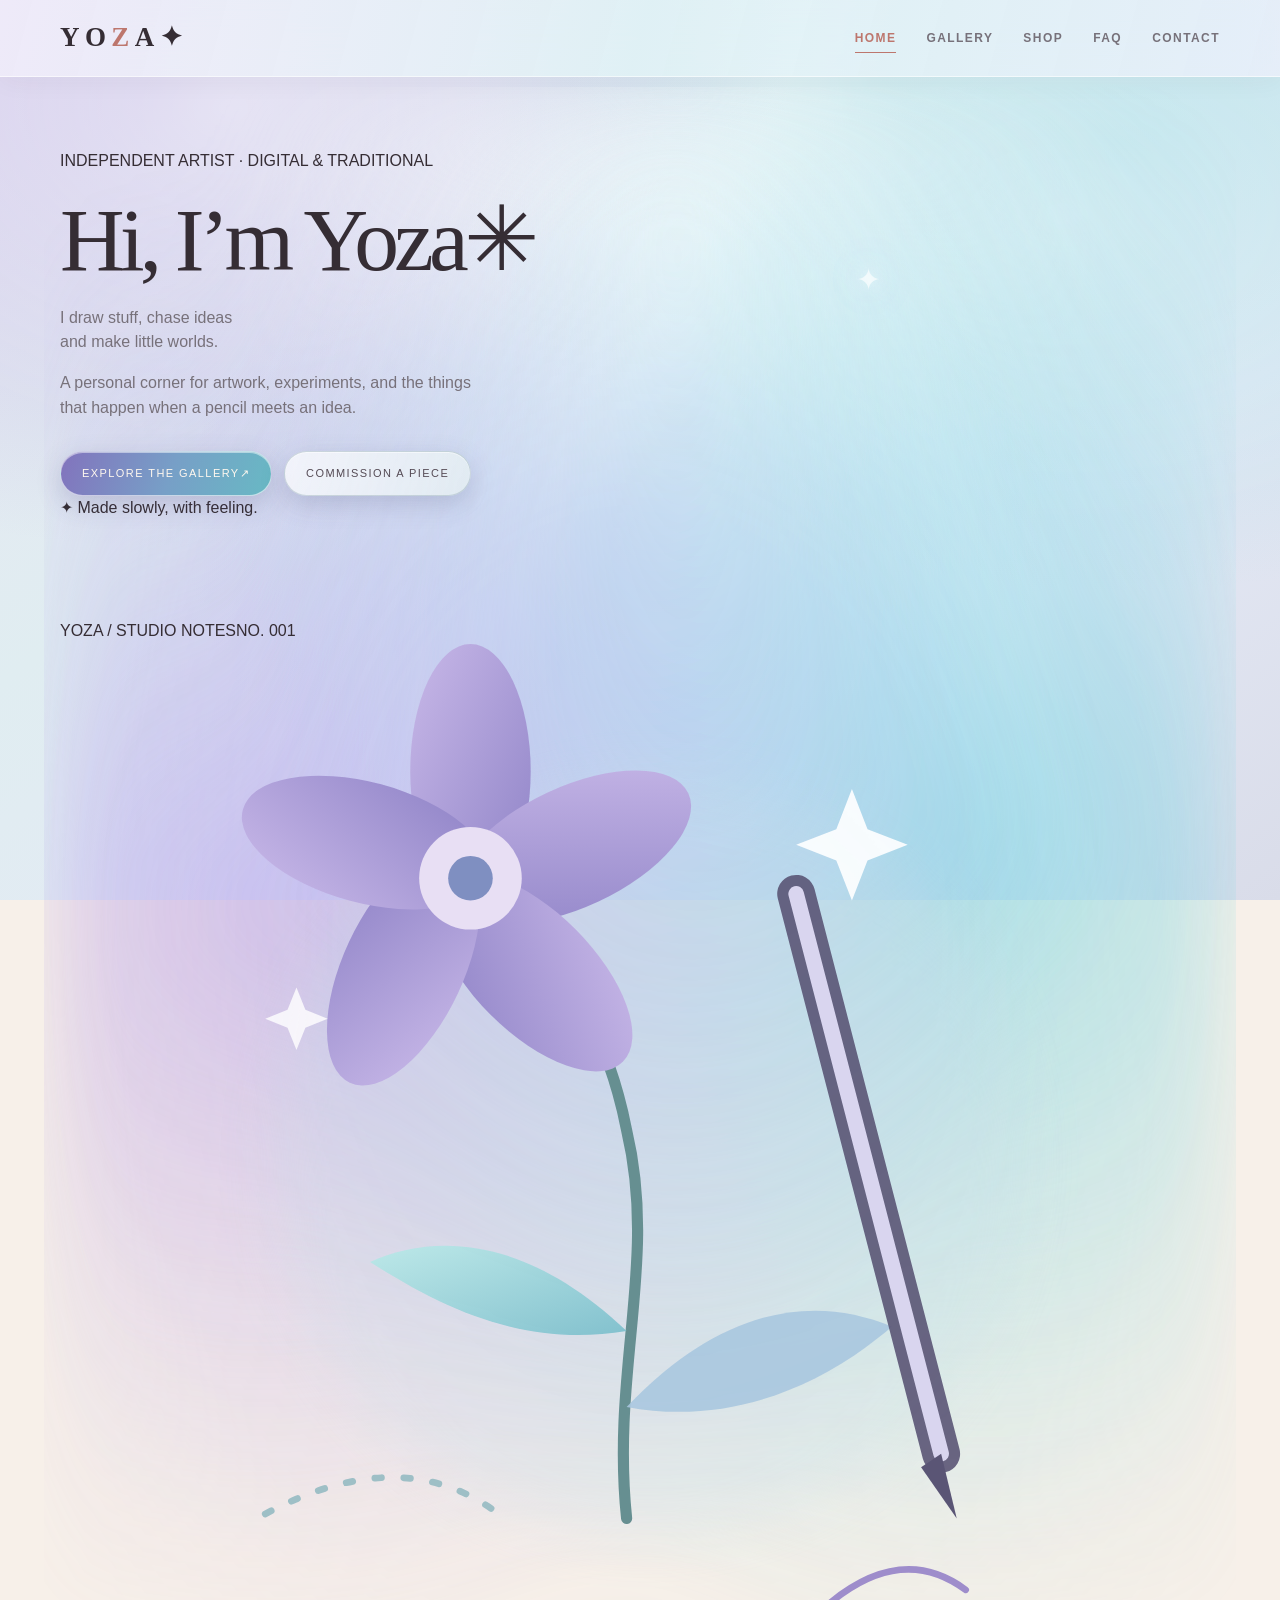
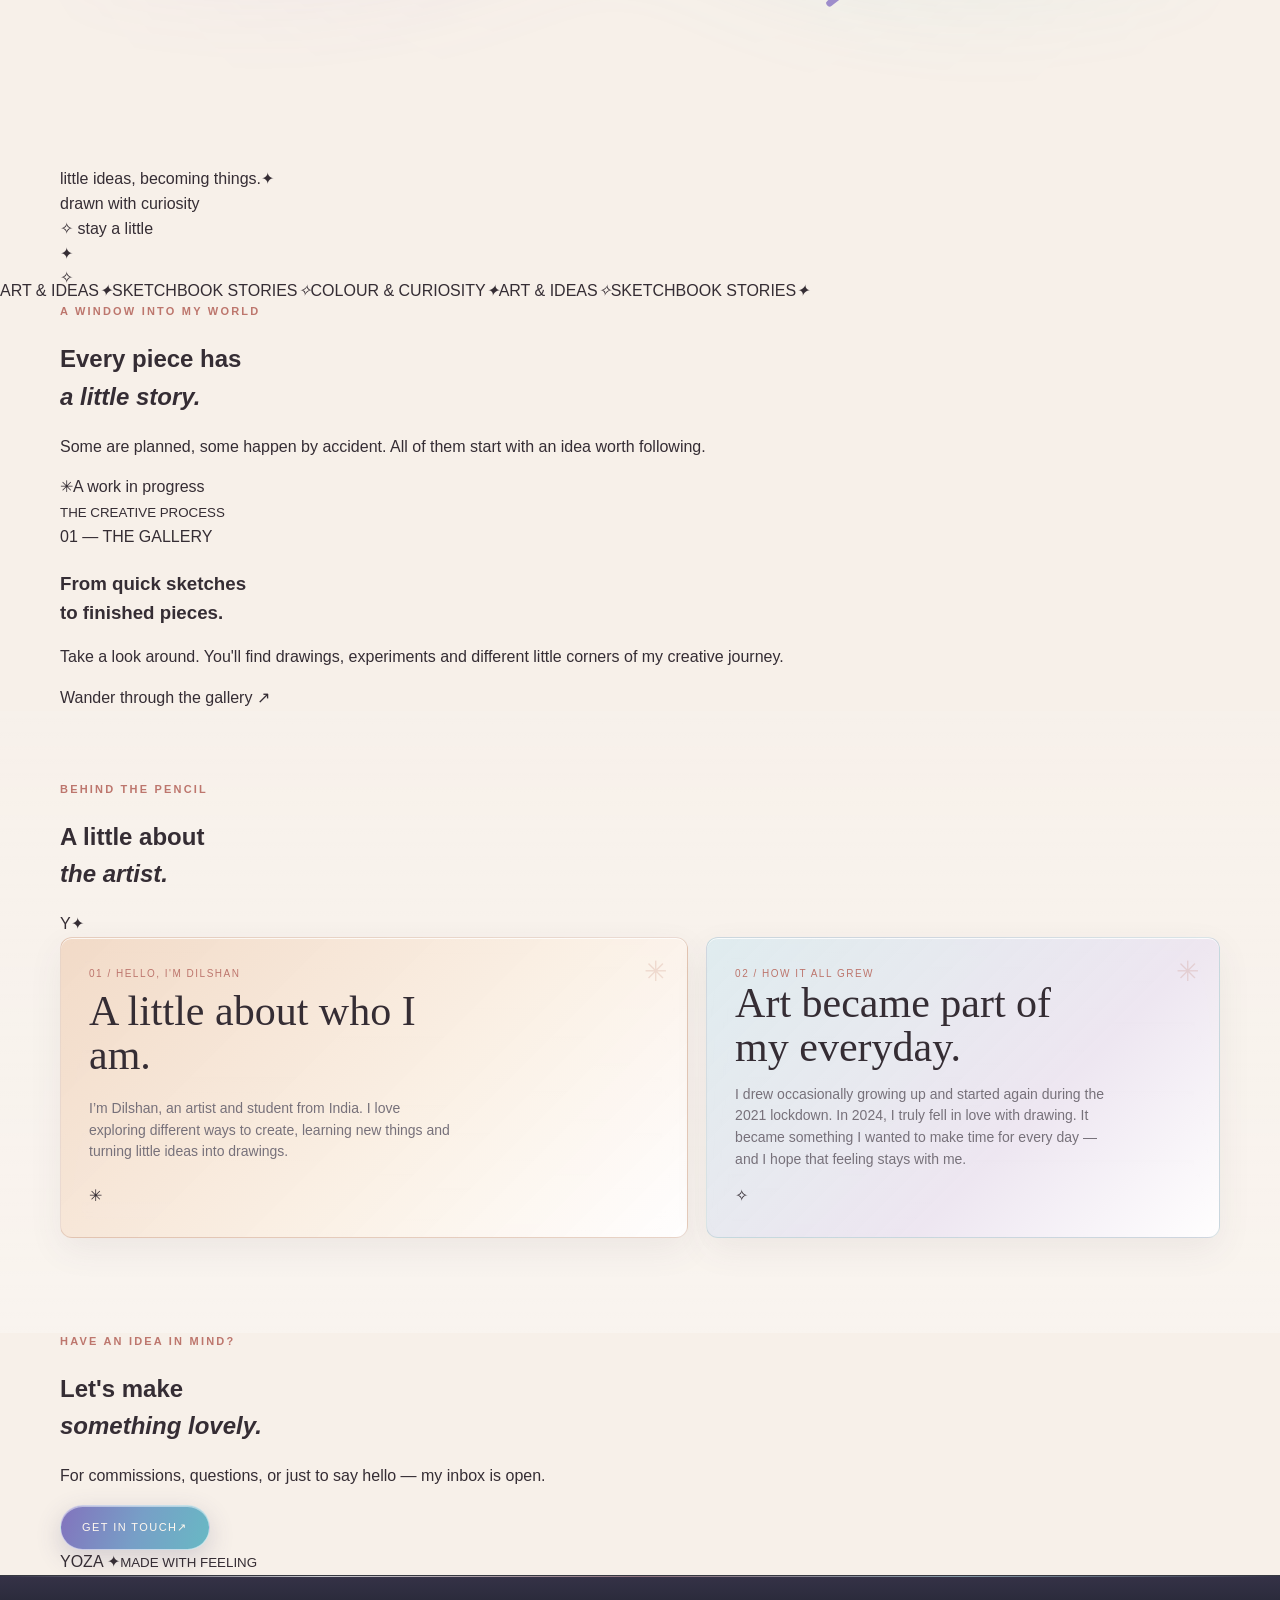
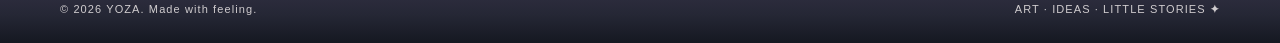
==== commit bd1f6e0f: "Redesign YOZA homepage as a dreamy artist studio" ====
--- a/index.html
+++ b/index.html
@@ -1,30 +1,122 @@
-<!doctype html><html lang="en"><head><meta charset="utf-8"><meta name="viewport" content="width=device-width, initial-scale=1"><meta name="theme-color" content="#f5eee4"><meta name="description" content="YOZA is the official portfolio of Dilshan Singh, an independent artist and illustrator from India. Explore original artwork, illustrations and commission information.">
+<!doctype html>
+<html lang="en">
+<head>
+<meta charset="utf-8">
+<meta name="viewport" content="width=device-width, initial-scale=1">
+<meta name="theme-color" content="#e9e5f3">
+<meta name="description" content="YOZA is the portfolio of an independent artist and illustrator. Explore original artwork, creative experiments and commission information.">
 <meta name="author" content="Dilshan Singh">
 <meta name="robots" content="index,follow">
-<link rel="canonical" href="https://dilshanss2008.github.io/Yoza/">
+<link rel="canonical" href="https://yoza1031.github.io/Yoza/">
 <meta property="og:type" content="website">
 <meta property="og:site_name" content="YOZA">
-<meta property="og:title" content="YOZA — Artist & Illustrator">
-<meta property="og:description" content="The official art portfolio of YOZA (Dilshan Singh). Explore original artwork, illustrations and commissions.">
-<meta property="og:url" content="https://dilshanss2008.github.io/Yoza/">
+<meta property="og:title" content="YOZA — Art, ideas & little stories">
+<meta property="og:description" content="A little corner for drawings, experiments and things made with feeling.">
+<meta property="og:url" content="https://yoza1031.github.io/Yoza/">
 <meta name="twitter:card" content="summary">
 <meta name="twitter:title" content="YOZA — Artist & Illustrator">
-<meta name="twitter:description" content="The official art portfolio of YOZA (Dilshan Singh).">
+<meta name="twitter:description" content="A little corner for drawings, experiments and things made with feeling.">
 <script type="application/ld+json">
 {
-  "@context": "https://schema.org",
-  "@type": "Person",
-  "@id": "https://dilshanss2008.github.io/Yoza/#artist",
-  "name": "YOZA",
-  "alternateName": ["Yoza", "Dilshan Singh"],
-  "url": "https://dilshanss2008.github.io/Yoza/",
-  "jobTitle": "Artist and Illustrator",
-  "description": "Independent artist and illustrator from India, sharing original artwork and illustration commissions.",
-  "sameAs": [
-    "https://www.instagram.com/Yoza1031/",
-    "https://www.youtube.com/@Yoza1031"
-  ]
+  "@context":"https://schema.org",
+  "@type":"Person",
+  "@id":"https://yoza1031.github.io/Yoza/#artist",
+  "name":"YOZA",
+  "alternateName":["Yoza","Dilshan Singh"],
+  "url":"https://yoza1031.github.io/Yoza/",
+  "jobTitle":"Artist and Illustrator",
+  "description":"Independent artist and illustrator sharing original artwork and creative experiments.",
+  "sameAs":["https://www.instagram.com/Yoza1031/","https://www.youtube.com/@Yoza1031"]
 }
 </script>
-<title>YOZA — Artist &amp; Illustrator | Official Portfolio</title>
-<link rel="stylesheet" href="style.css"></head><body><header class="topbar"><div class="wrap nav"><a class="logo brand" href="index.html"><span>YO<span>Z</span>A</span></a><button class="menu" id="menu" aria-label="Toggle menu">MENU</button><nav class="links" id="links"><a href="index.html" aria-current="page">Home</a><a href="gallery.html">Gallery</a><a href="shop.html">Shop</a><a href="faq.html">FAQ</a><a href="contact.html">Contact</a></nav></div></header><main><section class="wrap hero" id="home"><div><div class="intro-lines"><h1>Hi, I’m Yoza</h1><p>and I draw stuff.</p></div><div class="actions"><a class="btn" href="gallery.html">Explore the gallery</a><a class="btn secondary" href="shop.html">Commission a piece</a></div></div><div class="hero-art" aria-label="Decorative warm-toned abstract artwork"><div class="art-frame"><div class="art-inner"><div class="sun"></div><div class="art-caption">a study in<br>soft warmth.</div></div></div><div class="stamp">made<br>with<br>feeling</div></div></section><section class="home-about"><div class="wrap"><div class="section-head"><div><div class="eyebrow">A little about the artist</div><h2>YOZA</h2></div></div><div class="feature-grid"><article class="feature"><small>01 / ABOUT ME</small><div class="big">A little about who I am.</div><p>I’m Dilshan, an artist and student from India. I love exploring different ways to create, learning new things and turning little ideas into drawings.</p></article><article class="feature"><small>02 / HOW I FELL IN LOVE WITH ART</small><div class="big">How I fell in love with art.</div><p>I drew occasionally as I grew up, and started again during the 2021 lockdown, but that wasn’t when I fell in love with art. That happened in 2024. I became so obsessed with drawing that it turned into a part of my everyday life. And here I am today. I hope this feeling stays with me for the rest of my life.</p></article></div></div></section></main><footer><div class="wrap footer-row"><span>© <span class="year"></span> YOZA. Made with feeling.</span><span>ART · IDEAS · LITTLE STORIES</span></div></footer><script>const menu=document.getElementById('menu'),links=document.getElementById('links');if(menu&&links){menu.addEventListener('click',()=>links.classList.toggle('open'));links.querySelectorAll('a').forEach(a=>a.addEventListener('click',()=>links.classList.remove('open')))}document.querySelectorAll('.year').forEach(el=>el.textContent=new Date().getFullYear());</script></body></html>+<title>YOZA — Art, Ideas & Little Stories</title>
+<link rel="stylesheet" href="style.css">
+</head>
+<body>
+<header class="topbar"><div class="wrap nav">
+<a class="logo brand" href="index.html" aria-label="YOZA home"><span>YO<span>Z</span>A</span><span class="brand-spark">✦</span></a>
+<button class="menu" id="menu" aria-label="Toggle menu" aria-expanded="false">MENU</button>
+<nav class="links" id="links"><a href="index.html" aria-current="page">Home</a><a href="gallery.html">Gallery</a><a href="shop.html">Shop</a><a href="faq.html">FAQ</a><a href="contact.html">Contact</a></nav>
+</div></header>
+<main>
+<section class="wrap hero home-hero" id="home">
+<div class="home-copy">
+<div class="home-kicker"><span class="kicker-dot"></span> INDEPENDENT ARTIST · DIGITAL & TRADITIONAL</div>
+<h1>Hi, I’m <span class="yoza-name">Yoza<span class="name-spark">✳</span></span></h1>
+<p class="home-subtitle">I draw stuff, chase ideas<br>and make little worlds.</p>
+<p class="home-description">A personal corner for artwork, experiments, and the things that happen when a pencil meets an idea.</p>
+<div class="actions home-actions"><a class="btn" href="gallery.html">Explore the gallery <span aria-hidden="true">↗</span></a><a class="btn secondary" href="shop.html">Commission a piece</a></div>
+<div class="home-note"><span>✦</span> Made slowly, with feeling.</div>
+</div>
+<div class="home-art-stage" aria-label="Abstract illustration of an artist's sketchbook, pencil and flowing colour">
+<div class="orbit orbit-one"></div><div class="orbit orbit-two"></div>
+<div class="art-glow"></div>
+<div class="sketch-card">
+<div class="sketch-top"><span>YOZA / STUDIO NOTES</span><span>NO. 001</span></div>
+<svg class="sketch-illustration" viewBox="0 0 520 500" role="img" aria-label="Decorative hand-drawn abstract flower and pencil illustration">
+<defs>
+ <linearGradient id="petal" x1="0" y1="0" x2="1" y2="1"><stop stop-color="#c8b8e8"/><stop offset="1" stop-color="#8f83c7"/></linearGradient>
+ <linearGradient id="aqua" x1="0" y1="0" x2="1" y2="1"><stop stop-color="#b9e9e8"/><stop offset="1" stop-color="#79bdcb"/></linearGradient>
+ <filter id="softGlow"><feGaussianBlur stdDeviation="12"/></filter>
+</defs>
+<circle cx="264" cy="230" r="170" fill="#c8dfe9" opacity=".25" filter="url(#softGlow)"/>
+<path d="M254 392C247 325 268 277 254 218C244 166 218 132 185 106" fill="none" stroke="#668f91" stroke-width="5" stroke-linecap="round"/>
+<path d="M254 308C211 267 170 263 139 277C175 300 210 315 254 308Z" fill="url(#aqua)" opacity=".9"/>
+<path d="M254 342C296 298 337 291 373 306C338 336 296 350 254 342Z" fill="#a9c7df" opacity=".9"/>
+<g transform="translate(184 105)">
+ <ellipse cx="0" cy="-48" rx="27" ry="57" fill="url(#petal)"/>
+ <ellipse cx="46" cy="-14" rx="27" ry="57" fill="url(#petal)" transform="rotate(65 46 -14)"/>
+ <ellipse cx="28" cy="42" rx="27" ry="57" fill="url(#petal)" transform="rotate(135 28 42)"/>
+ <ellipse cx="-30" cy="40" rx="27" ry="57" fill="url(#petal)" transform="rotate(205 -30 40)"/>
+ <ellipse cx="-47" cy="-16" rx="27" ry="57" fill="url(#petal)" transform="rotate(285 -47 -16)"/>
+ <circle r="23" fill="#e8dff4"/><circle r="10" fill="#7f8fc1"/>
+</g>
+<path d="M330 112L395 363" stroke="#5a5575" stroke-width="17" stroke-linecap="round" opacity=".9"/>
+<path d="M330 112L395 363" stroke="#d9d5ef" stroke-width="7" stroke-linecap="round"/>
+<path d="M395 363L402 392L386 369Z" fill="#5a5575"/>
+<path d="M92 390C135 367 170 369 198 391" fill="none" stroke="#9ebfc6" stroke-width="3" stroke-linecap="round" stroke-dasharray="3 10"/>
+<path d="M355 65l7 18 18 7-18 7-7 18-7-18-18-7 18-7 7-18Z" fill="#fff" opacity=".9"/>
+<path d="M106 154l4 10 10 4-10 4-4 10-4-10-10-4 10-4 4-10Z" fill="#fff" opacity=".8"/>
+<path d="M345 430c22-18 42-20 61-6" fill="none" stroke="#9e8dcb" stroke-width="3" stroke-linecap="round"/>
+</svg>
+<div class="sketch-bottom"><span>little ideas, becoming things.</span><span>✦</span></div>
+</div>
+<div class="floating-tag tag-left">drawn with curiosity</div>
+<div class="floating-tag tag-right">✧ stay a little</div>
+<div class="stage-spark spark-a">✦</div><div class="stage-spark spark-b">✧</div>
+</div>
+</section>
+
+<section class="home-marquee" aria-label="YOZA creative themes"><div class="marquee-track"><span>ART & IDEAS</span><i>✦</i><span>SKETCHBOOK STORIES</span><i>✧</i><span>COLOUR & CURIOSITY</span><i>✦</i><span>ART & IDEAS</span><i>✧</i><span>SKETCHBOOK STORIES</span><i>✦</i></div></section>
+
+<section class="home-feature wrap" id="featured">
+<div class="home-section-heading"><div><div class="eyebrow">A WINDOW INTO MY WORLD</div><h2>Every piece has<br><em>a little story.</em></h2></div><p>Some are planned, some happen by accident. All of them start with an idea worth following.</p></div>
+<div class="feature-showcase">
+<div class="showcase-art"><div class="showcase-wash wash-violet"></div><div class="showcase-wash wash-aqua"></div><div class="showcase-line line-one"></div><div class="showcase-line line-two"></div><span class="showcase-star">✳</span><span class="showcase-caption">A work in progress<br><small>THE CREATIVE PROCESS</small></span></div>
+<div class="showcase-copy"><span class="showcase-number">01 — THE GALLERY</span><h3>From quick sketches<br>to finished pieces.</h3><p>Take a look around. You'll find drawings, experiments and different little corners of my creative journey.</p><a class="text-link" href="gallery.html">Wander through the gallery <span>↗</span></a></div>
+</div>
+</section>
+
+<section class="home-about">
+<div class="wrap">
+<div class="home-section-heading about-heading"><div><div class="eyebrow">BEHIND THE PENCIL</div><h2>A little about<br><em>the artist.</em></h2></div><span class="about-mark">Y<span>✦</span></span></div>
+<div class="feature-grid">
+<article class="feature"><small>01 / HELLO, I'M DILSHAN</small><div class="big">A little about who I am.</div><p>I’m Dilshan, an artist and student from India. I love exploring different ways to create, learning new things and turning little ideas into drawings.</p><span class="feature-doodle">✳</span></article>
+<article class="feature"><small>02 / HOW IT ALL GREW</small><div class="big">Art became part of my everyday.</div><p>I drew occasionally growing up and started again during the 2021 lockdown. In 2024, I truly fell in love with drawing. It became something I wanted to make time for every day — and I hope that feeling stays with me.</p><span class="feature-doodle">✧</span></article>
+</div>
+</div>
+</section>
+
+<section class="home-contact wrap">
+<div class="contact-orb"></div><div class="contact-content"><div class="eyebrow">HAVE AN IDEA IN MIND?</div><h2>Let's make<br><em>something lovely.</em></h2><p>For commissions, questions, or just to say hello — my inbox is open.</p><a class="btn" href="contact.html">Get in touch <span>↗</span></a></div><div class="contact-sign">YOZA <span>✦</span><small>MADE WITH FEELING</small></div>
+</section>
+</main>
+<footer class="home-footer"><div class="wrap footer-row"><span>© <span class="year"></span> YOZA. Made with feeling.</span><span>ART · IDEAS · LITTLE STORIES <b>✦</b></span></div></footer>
+<script>
+const menu=document.getElementById('menu'),links=document.getElementById('links');
+if(menu&&links){menu.addEventListener('click',()=>{const open=links.classList.toggle('open');menu.setAttribute('aria-expanded',String(open));});links.querySelectorAll('a').forEach(a=>a.addEventListener('click',()=>{links.classList.remove('open');menu.setAttribute('aria-expanded','false')}))}
+document.querySelectorAll('.year').forEach(el=>el.textContent=new Date().getFullYear());
+const revealItems=document.querySelectorAll('.home-section-heading,.feature,.feature-showcase,.home-contact');
+if('IntersectionObserver' in window){const observer=new IntersectionObserver(entries=>entries.forEach(entry=>{if(entry.isIntersecting){entry.target.classList.add('is-visible');observer.unobserve(entry.target)}}),{threshold:.12});revealItems.forEach(el=>{el.classList.add('reveal');observer.observe(el)})}
+</script>
+</body></html>
--- a/style.css
+++ b/style.css
@@ -165,3 +165,311 @@
 .gallery-card--landscape{grid-column:span 2}
 .gallery-card--landscape .gallery-image img{width:100%;height:auto;object-fit:contain}
 @media(max-width:760px){.gallery-card--landscape{grid-column:1/-1}}
+
+
+/* YOZA — playful art-studio details */
+:root{--ink:#332b31;--muted:#77717a;--terra:#b86e59;--terra2:#925342;--honey:#d8ad63;--blue:#a9cbd8;--lilac:#c9b9d8;--mint:#b9d2c3}
+body{background-image:radial-gradient(circle at 8% 18%,rgba(201,185,216,.15) 0 2px,transparent 3px),radial-gradient(circle at 92% 34%,rgba(169,203,216,.18) 0 3px,transparent 4px),linear-gradient(135deg,#f8f1e9 0%,#f3e9df 43%,#edf2ef 100%)!important}
+.topbar{border-bottom:1px solid rgba(184,110,89,.18)!important}
+.nav{position:relative}
+.logo{letter-spacing:.2em}
+.logo span span{color:var(--terra)}
+.links{font-weight:600}
+.links a[aria-current="page"]{color:var(--terra)}
+.hero .intro-lines{position:relative}
+.hero .intro-lines:before{content:"A LITTLE ART CORNER";display:inline-flex;align-items:center;gap:8px;margin-bottom:20px;padding:7px 11px;border:1px solid rgba(184,110,89,.24);border-radius:30px;color:var(--terra2);background:rgba(255,250,244,.58);font-size:9px;font-weight:bold;letter-spacing:.19em}
+.hero .intro-lines:after{content:"✳";position:absolute;right:8%;top:-32px;color:rgba(184,110,89,.48);font-size:32px;transform:rotate(14deg);pointer-events:none}
+.hero .intro-lines h1{color:#392e35}
+.hero .intro-lines p{color:#6d6570}
+.btn{border-radius:999px}
+.btn.secondary{background:rgba(255,250,244,.42)}
+.page-hero{border-bottom:1px solid rgba(184,110,89,.18)}
+.page-hero .wrap:after{content:"✳  ✦  ·";display:block;margin-top:18px;color:rgba(184,110,89,.62);letter-spacing:.35em;font-size:13px}
+.gallery-grid{gap:22px}
+.gallery-card{position:relative;padding:10px;border-radius:12px;background:rgba(255,252,247,.82);border:1px solid rgba(124,102,99,.16);box-shadow:0 7px 22px rgba(65,48,53,.055)}
+.gallery-card:nth-child(4n+2){background:rgba(239,245,242,.9)}
+.gallery-card:nth-child(4n+3){background:rgba(246,239,247,.88)}
+.gallery-card:nth-child(4n){background:rgba(248,241,228,.9)}
+.gallery-card:hover{box-shadow:0 16px 34px rgba(65,48,53,.13)}
+.gallery-image-button{width:100%;cursor:zoom-in;text-align:inherit;color:inherit;appearance:none;-webkit-appearance:none}
+.gallery-image-button:focus-visible{outline:3px solid var(--terra);outline-offset:4px;border-radius:5px}
+.gallery-image-button img{transition:transform .45s cubic-bezier(.2,.7,.2,1)}
+.gallery-card:hover .gallery-image-button img{transform:scale(1.025)}
+.gallery-meta{align-items:center;gap:10px;padding:14px 5px 5px}
+.gallery-meta strong{font-family:var(--serif);font-size:15px;font-weight:400}
+.gallery-meta span:last-child{padding:4px 8px;border-radius:30px;background:rgba(201,185,216,.24);font-size:9px;letter-spacing:.08em;text-transform:uppercase}
+.gallery-float-cta{border-radius:999px;backdrop-filter:blur(12px)}
+.feature,.service{border-radius:12px}
+.feature{position:relative;overflow:hidden}
+.feature:after{content:"✳";position:absolute;right:20px;top:12px;color:rgba(184,110,89,.20);font-size:28px;pointer-events:none}
+footer{letter-spacing:.1em}
+@media(max-width:760px){.gallery-grid{gap:12px}.gallery-meta strong{font-size:12px}.hero .intro-lines:after{right:2%;top:-38px}}
+/* Full-screen artwork viewer */
+body.lightbox-open{overflow:hidden}
+.art-lightbox[hidden]{display:none!important}
+.art-lightbox{position:fixed;inset:0;z-index:3000;display:grid;place-items:center;padding:76px 28px 34px;background:rgba(24,22,27,.96);backdrop-filter:blur(16px);animation:lightbox-in .2s ease both}
+.art-lightbox-close{position:absolute;top:20px;right:24px;z-index:2;width:48px;height:48px;display:grid;place-items:center;border:1px solid rgba(255,255,255,.34);border-radius:50%;background:rgba(255,255,255,.10);color:#fff;font:300 34px/1 Arial,sans-serif;cursor:pointer;transition:background .2s ease,transform .2s ease}
+.art-lightbox-close:hover{background:rgba(255,255,255,.22);transform:rotate(90deg)}
+.art-lightbox-close:focus-visible{outline:3px solid #e6bd7b;outline-offset:4px}
+.art-lightbox-figure{width:100%;height:100%;margin:0;display:flex;flex-direction:column;align-items:center;justify-content:center;gap:16px}
+.art-lightbox-figure img{display:block;max-width:min(100%,1500px);max-height:calc(100vh - 150px);width:auto;height:auto;object-fit:contain;box-shadow:0 18px 70px rgba(0,0,0,.28);animation:lightbox-image-in .24s ease both}
+.art-lightbox-figure figcaption{color:rgba(255,255,255,.78);font:14px var(--serif);letter-spacing:.06em;text-align:center}
+@keyframes lightbox-in{from{opacity:0}to{opacity:1}}
+@keyframes lightbox-image-in{from{opacity:0;transform:scale(.985)}to{opacity:1;transform:scale(1)}}
+@media(max-width:600px){.art-lightbox{padding:72px 12px 24px}.art-lightbox-close{top:14px;right:14px;width:44px;height:44px}.art-lightbox-figure img{max-width:100%;max-height:calc(100vh - 130px)}}
+@media(prefers-reduced-motion:reduce){.art-lightbox,.art-lightbox-figure img{animation:none}}
+
+
+/* YOZA colour atmosphere — soft warm / sky / rose with a quiet dark finish */
+:root{
+  --ink:#352d34;--muted:#77717a;--terra:#bd766d;--terra2:#965b59;
+  --honey:#dfbd83;--blue:#a9cbd8;--lilac:#c9b9d8;--mint:#bfd7cf;
+  --paper:#f7f0e9;--white:#fffdfb;
+}
+html{background:#f7f0e9}
+body{
+  background:
+    radial-gradient(ellipse at 8% 12%,rgba(231,190,157,.34),transparent 34%),
+    radial-gradient(ellipse at 91% 20%,rgba(166,203,218,.38),transparent 35%),
+    radial-gradient(ellipse at 76% 66%,rgba(205,187,218,.20),transparent 32%),
+    radial-gradient(ellipse at 18% 78%,rgba(213,151,148,.16),transparent 30%),
+    linear-gradient(128deg,#faf3eb 0%,#f3e9e3 34%,#edf2f1 68%,#f3edf4 100%)!important;
+  background-attachment:fixed!important;
+}
+.topbar{
+  background:linear-gradient(100deg,rgba(250,244,237,.94),rgba(239,244,243,.93) 58%,rgba(248,239,241,.94))!important;
+  border-bottom-color:rgba(151,117,119,.17)!important;
+  box-shadow:0 5px 24px rgba(58,45,53,.045);
+}
+.hero{
+  background:
+    radial-gradient(ellipse at 12% 42%,rgba(231,190,157,.40),transparent 48%),
+    radial-gradient(ellipse at 88% 46%,rgba(164,201,218,.43),transparent 47%),
+    radial-gradient(ellipse at 56% 5%,rgba(255,255,255,.78),transparent 45%)!important;
+  border-radius:34px;
+}
+.hero:before{
+  inset:10px -16px!important;
+  background:
+    radial-gradient(ellipse at 20% 42%,rgba(232,194,166,.40),transparent 58%),
+    radial-gradient(ellipse at 80% 56%,rgba(169,204,219,.46),transparent 58%),
+    radial-gradient(ellipse at 55% 15%,rgba(255,255,255,.55),transparent 48%)!important;
+  filter:blur(32px)!important;
+}
+.hero:after{
+  border-color:rgba(190,119,113,.24)!important;
+  box-shadow:0 0 0 18px rgba(177,205,214,.15),0 0 0 42px rgba(208,174,190,.09),0 0 0 70px rgba(255,255,255,.22)!important;
+}
+.hero .intro-lines:before{
+  background:linear-gradient(100deg,rgba(255,255,255,.82),rgba(246,225,215,.72),rgba(225,237,240,.78))!important;
+  border-color:rgba(190,119,113,.25)!important;
+}
+.hero .intro-lines h1{ text-shadow:0 2px 24px rgba(255,255,255,.68) }
+.hero .intro-lines p{color:#716773!important}
+.btn{
+  background:linear-gradient(115deg,#bd766d,#c58b79 58%,#b77f88)!important;
+  border-color:rgba(157,91,89,.22)!important;
+  box-shadow:0 7px 20px rgba(159,103,99,.16)!important;
+}
+.btn:hover{background:linear-gradient(115deg,#a96762,#b77c78 58%,#a96f7d)!important}
+.btn.secondary{
+  color:#554b55!important;
+  background:linear-gradient(110deg,rgba(255,255,255,.72),rgba(232,241,242,.72))!important;
+  border-color:rgba(130,157,164,.34)!important;
+}
+.page-hero{
+  background:
+    radial-gradient(ellipse at 10% 0%,rgba(236,196,169,.42),transparent 54%),
+    radial-gradient(ellipse at 92% 45%,rgba(174,207,219,.42),transparent 50%),
+    radial-gradient(ellipse at 55% 0%,rgba(255,255,255,.72),transparent 55%),
+    linear-gradient(110deg,rgba(248,238,230,.72),rgba(235,242,241,.72) 65%,rgba(245,232,237,.62))!important;
+}
+.page-hero:after{
+  border-color:rgba(190,119,113,.24)!important;
+  box-shadow:0 0 0 18px rgba(169,203,216,.14),0 0 0 38px rgba(214,166,163,.10),0 0 0 60px rgba(255,255,255,.28)!important;
+}
+.section,.home-about{
+  position:relative;
+  background:linear-gradient(180deg,rgba(255,255,255,.10),rgba(255,255,255,.28));
+}
+.feature:first-child{
+  background:linear-gradient(135deg,rgba(241,216,197,.94),rgba(250,239,228,.92) 58%,rgba(255,255,255,.88))!important;
+  border-color:rgba(194,151,130,.34)!important;
+}
+.feature:nth-child(2){
+  background:linear-gradient(135deg,rgba(222,235,238,.96),rgba(235,228,240,.88) 62%,rgba(255,255,255,.88))!important;
+  border-color:rgba(155,184,193,.38)!important;
+}
+.gallery-card{
+  background:linear-gradient(145deg,rgba(255,255,255,.94),rgba(246,235,230,.90) 55%,rgba(232,240,240,.90))!important;
+  border-color:rgba(153,132,139,.20)!important;
+  box-shadow:0 8px 24px rgba(60,47,56,.065)!important;
+}
+.gallery-card:nth-child(4n+2){background:linear-gradient(145deg,rgba(255,255,255,.94),rgba(222,237,239,.94),rgba(241,232,242,.90))!important}
+.gallery-card:nth-child(4n+3){background:linear-gradient(145deg,rgba(255,255,255,.94),rgba(245,226,225,.92),rgba(237,231,242,.92))!important}
+.gallery-card:nth-child(4n){background:linear-gradient(145deg,rgba(255,255,255,.94),rgba(246,235,216,.92),rgba(230,239,237,.92))!important}
+.gallery-card:hover{box-shadow:0 16px 36px rgba(60,47,56,.13)!important}
+.gallery-meta span:last-child{background:linear-gradient(100deg,rgba(231,211,220,.58),rgba(216,233,237,.72))!important;color:#71616e}
+.service{
+  background:linear-gradient(135deg,rgba(255,255,255,.78),rgba(239,230,228,.76),rgba(226,238,239,.78))!important;
+  border-color:rgba(153,132,139,.20)!important;
+}
+.service:nth-child(4n+2){background:linear-gradient(135deg,rgba(255,255,255,.82),rgba(221,237,239,.90),rgba(235,229,242,.84))!important}
+.service:nth-child(4n+3){background:linear-gradient(135deg,rgba(255,255,255,.82),rgba(244,222,215,.88),rgba(246,237,226,.86))!important}
+.note{
+  background:linear-gradient(105deg,rgba(244,224,212,.92),rgba(232,240,240,.94) 58%,rgba(239,229,240,.90))!important;
+  border-left-color:#c88782!important;
+}
+.contact,.contact-page{
+  position:relative;
+  overflow:hidden;
+  background:
+    radial-gradient(ellipse at 8% 0%,rgba(187,128,125,.32),transparent 42%),
+    radial-gradient(ellipse at 88% 15%,rgba(117,151,164,.30),transparent 45%),
+    linear-gradient(155deg,#554750 0%,#403b47 48%,#282b34 100%)!important;
+  color:#fbf7f4;
+}
+.contact:after,.contact-page:after{
+  content:"";position:absolute;pointer-events:none;left:-10%;right:-10%;bottom:-105px;height:210px;
+  background:radial-gradient(ellipse at 50% 0%,rgba(255,255,255,.12),transparent 65%),linear-gradient(180deg,rgba(37,37,45,0),rgba(20,22,29,.40));
+}
+.contact .wrap,.contact-page .wrap{position:relative;z-index:1}
+.contact h2,.contact-page h1{color:#fffaf7;text-shadow:0 2px 24px rgba(255,255,255,.10)}
+.contact-form{background:linear-gradient(140deg,rgba(255,255,255,.10),rgba(184,151,165,.08),rgba(150,190,199,.09))!important;border-color:rgba(255,255,255,.22)!important}
+footer{
+  position:relative;
+  overflow:hidden;
+  color:rgba(255,250,248,.78)!important;
+  background:linear-gradient(180deg,#34313b 0%,#292a33 55%,#20232b 100%);
+  border-top:1px solid rgba(255,255,255,.14)!important;
+}
+footer:before{
+  content:"";position:absolute;left:0;right:0;top:0;height:1px;
+  background:linear-gradient(90deg,transparent,rgba(255,255,255,.72),rgba(210,164,169,.55),rgba(177,207,216,.65),transparent);
+}
+footer .wrap{position:relative;z-index:1}
+.gallery-float-cta{
+  background:linear-gradient(110deg,#bd766d,#c58b85 55%,#9d7f91)!important;
+  box-shadow:0 10px 28px rgba(63,47,59,.24)!important;
+}
+.gallery-float-cta:hover{background:linear-gradient(110deg,#a96762,#ae7a7e 55%,#8c7084)!important}
+@media(max-width:760px){
+  .hero{border-radius:24px}
+  .hero:before{inset:8px -6px!important}
+}
+
+/* YOZA — feathered painterly atmosphere */
+body{position:relative;isolation:isolate;background:radial-gradient(ellipse at 12% 14%,rgba(244,190,170,.42),transparent 39%),radial-gradient(ellipse at 86% 18%,rgba(158,198,216,.43),transparent 42%),radial-gradient(ellipse at 50% 66%,rgba(207,179,213,.28),transparent 44%),linear-gradient(145deg,#f6e9df 0%,#e9eef0 42%,#f2e6e9 76%,#e8e8ed 100%)!important;background-attachment:fixed!important}
+body:before{content:"";position:fixed;z-index:-1;pointer-events:none;inset:-100px;background:url("/Yoza/images/yoza-art-atmosphere.svg") center 8%/cover no-repeat;opacity:.78;filter:blur(22px) saturate(1.08);transform:scale(1.06);-webkit-mask-image:radial-gradient(ellipse 78% 72% at 50% 42%,#000 38%,rgba(0,0,0,.88) 60%,transparent 100%);mask-image:radial-gradient(ellipse 78% 72% at 50% 42%,#000 38%,rgba(0,0,0,.88) 60%,transparent 100%)}
+body:after{content:"";position:fixed;z-index:-1;pointer-events:none;inset:0;opacity:.42;background:radial-gradient(ellipse at 18% 12%,rgba(255,249,239,.72),transparent 28%),radial-gradient(ellipse at 83% 24%,rgba(255,255,255,.48),transparent 30%),linear-gradient(118deg,transparent 34%,rgba(255,255,255,.22) 47%,transparent 52%),linear-gradient(72deg,transparent 62%,rgba(255,236,224,.18) 69%,transparent 74%);mix-blend-mode:screen}
+.topbar{background:linear-gradient(105deg,rgba(250,242,235,.78),rgba(234,242,243,.72),rgba(249,237,240,.78))!important;backdrop-filter:blur(18px) saturate(1.12);-webkit-backdrop-filter:blur(18px) saturate(1.12);border-bottom:1px solid rgba(255,255,255,.58)!important}
+.hero{position:relative;isolation:isolate;overflow:visible!important;background:transparent!important;border:0!important;box-shadow:none!important}
+.hero:before{content:"";position:absolute;z-index:-1;pointer-events:none;inset:-100px -9vw;background:radial-gradient(ellipse at 18% 46%,rgba(243,187,163,.60),transparent 56%),radial-gradient(ellipse at 79% 42%,rgba(157,199,217,.62),transparent 58%),radial-gradient(ellipse at 53% 8%,rgba(255,255,255,.72),transparent 50%),url("/Yoza/images/yoza-art-atmosphere.svg") center/cover no-repeat;filter:blur(34px) saturate(1.12);opacity:.9;-webkit-mask-image:radial-gradient(ellipse 74% 68% at 50% 48%,#000 34%,rgba(0,0,0,.84) 59%,transparent 100%);mask-image:radial-gradient(ellipse 74% 68% at 50% 48%,#000 34%,rgba(0,0,0,.84) 59%,transparent 100%)}
+.hero:after{content:"✦";position:absolute;pointer-events:none;z-index:0;top:10%;right:9%;color:rgba(255,255,255,.8);font-size:30px;text-shadow:0 0 18px rgba(255,255,255,.95),0 0 40px rgba(244,190,170,.8);border:0!important;box-shadow:none!important;animation:yoza-glimmer 5s ease-in-out infinite alternate}
+@keyframes yoza-glimmer{from{opacity:.35;transform:translateY(4px) scale(.82)}to{opacity:.95;transform:translateY(-5px) scale(1.12)}}
+.hero .intro-lines:after{color:rgba(255,255,255,.92)!important;text-shadow:0 0 14px rgba(255,255,255,.95),0 0 30px rgba(220,171,166,.65)}
+.hero .intro-lines h1{text-shadow:0 3px 28px rgba(255,255,255,.78),0 1px 2px rgba(76,61,75,.08)}
+.hero .intro-lines:before{background:linear-gradient(100deg,rgba(255,255,255,.68),rgba(246,221,212,.55),rgba(218,234,239,.62))!important;border-color:rgba(255,255,255,.72)!important;box-shadow:0 5px 25px rgba(100,81,99,.07),inset 0 1px rgba(255,255,255,.8)}
+.page-hero{background:radial-gradient(ellipse at 14% 30%,rgba(241,188,165,.48),transparent 54%),radial-gradient(ellipse at 86% 44%,rgba(159,200,218,.52),transparent 55%),radial-gradient(ellipse at 50% 0%,rgba(255,255,255,.68),transparent 54%)!important;border:0!important}
+.gallery-card,.service,.feature{border:1px solid rgba(255,255,255,.7)!important;box-shadow:0 12px 34px rgba(78,63,79,.075),inset 0 1px rgba(255,255,255,.76)!important;backdrop-filter:blur(12px) saturate(1.08);-webkit-backdrop-filter:blur(12px) saturate(1.08)}
+.gallery-card:nth-child(4n+1){background:linear-gradient(140deg,rgba(255,250,245,.88),rgba(242,215,205,.62),rgba(226,237,239,.75))!important}
+.gallery-card:nth-child(4n+2){background:linear-gradient(140deg,rgba(255,255,255,.9),rgba(213,232,236,.78),rgba(231,219,235,.74))!important}
+.gallery-card:nth-child(4n+3){background:linear-gradient(140deg,rgba(255,255,255,.88),rgba(244,216,218,.76),rgba(235,224,238,.78))!important}
+.gallery-card:nth-child(4n){background:linear-gradient(140deg,rgba(255,255,255,.9),rgba(245,231,204,.76),rgba(215,232,224,.78))!important}
+.btn,.gallery-float-cta{background:linear-gradient(110deg,#bd817b,#c49a91 48%,#91aebb)!important;border:1px solid rgba(255,255,255,.6)!important;box-shadow:0 8px 24px rgba(116,91,108,.16),inset 0 1px rgba(255,255,255,.42)!important}
+.contact,.contact-page{background:radial-gradient(ellipse at 12% 0%,rgba(191,132,132,.34),transparent 42%),radial-gradient(ellipse at 88% 12%,rgba(119,157,172,.30),transparent 45%),linear-gradient(155deg,#514652 0%,#3d3c49 52%,#292b35 100%)!important}
+footer{background:linear-gradient(180deg,#3e3944 0%,#302f39 65%,#242731 100%)!important}
+@media(max-width:760px){body:before{background-position:center top;background-size:auto 82vh;opacity:.62;filter:blur(25px) saturate(1.08)}.hero:before{inset:-60px -8vw;filter:blur(27px)}}
+@media(prefers-reduced-motion:reduce){.hero:after{animation:none}}
+
+/* YOZA — cool dreamscape: violet, aqua, blue, pearl light and ink shadows */
+body{
+ background:
+  radial-gradient(ellipse at 12% 10%,rgba(155,132,215,.34),transparent 40%),
+  radial-gradient(ellipse at 88% 16%,rgba(105,207,218,.34),transparent 42%),
+  radial-gradient(ellipse at 48% 58%,rgba(132,166,224,.25),transparent 46%),
+  linear-gradient(145deg,#e9e5f3 0%,#e0edf1 38%,#e4e9f5 70%,#d9dce9 100%)!important;
+ background-attachment:fixed!important;
+}
+body:before{
+ background-image:url("/Yoza/images/yoza-art-atmosphere.svg")!important;
+ opacity:.88!important;
+ filter:blur(25px) saturate(1.12)!important;
+}
+body:after{
+ opacity:.58!important;
+ background:
+  radial-gradient(ellipse at 18% 12%,rgba(255,255,255,.82),transparent 30%),
+  radial-gradient(ellipse at 83% 24%,rgba(255,255,255,.62),transparent 32%),
+  linear-gradient(118deg,transparent 34%,rgba(255,255,255,.32) 47%,transparent 52%),
+  linear-gradient(72deg,transparent 62%,rgba(210,229,255,.22) 69%,transparent 74%)!important;
+}
+.topbar{
+ background:linear-gradient(105deg,rgba(242,238,250,.82),rgba(226,244,246,.78),rgba(235,239,250,.82))!important;
+}
+.hero:before{
+ background:
+  radial-gradient(ellipse at 18% 46%,rgba(164,139,221,.52),transparent 56%),
+  radial-gradient(ellipse at 79% 42%,rgba(111,207,220,.56),transparent 58%),
+  radial-gradient(ellipse at 53% 8%,rgba(255,255,255,.82),transparent 50%),
+  url("/Yoza/images/yoza-art-atmosphere.svg") center/cover no-repeat!important;
+ filter:blur(38px) saturate(1.16)!important;
+}
+.hero:after{
+ color:rgba(255,255,255,.96)!important;
+ text-shadow:0 0 18px rgba(255,255,255,.98),0 0 44px rgba(152,177,255,.82)!important;
+}
+.hero .intro-lines:after{
+ color:#fff!important;
+ text-shadow:0 0 15px #fff,0 0 34px rgba(129,203,226,.82)!important;
+}
+.hero .intro-lines:before{
+ background:linear-gradient(100deg,rgba(255,255,255,.78),rgba(222,216,246,.58),rgba(205,238,243,.70))!important;
+}
+.page-hero{
+ background:
+  radial-gradient(ellipse at 14% 30%,rgba(166,145,220,.42),transparent 54%),
+  radial-gradient(ellipse at 86% 44%,rgba(113,204,220,.45),transparent 55%),
+  radial-gradient(ellipse at 50% 0%,rgba(255,255,255,.78),transparent 54%)!important;
+}
+.gallery-card:nth-child(4n+1){background:linear-gradient(140deg,rgba(255,255,255,.90),rgba(222,215,244,.68),rgba(211,235,240,.78))!important}
+.gallery-card:nth-child(4n+2){background:linear-gradient(140deg,rgba(255,255,255,.92),rgba(202,232,239,.78),rgba(220,222,246,.76))!important}
+.gallery-card:nth-child(4n+3){background:linear-gradient(140deg,rgba(255,255,255,.90),rgba(216,208,241,.76),rgba(207,235,237,.78))!important}
+.gallery-card:nth-child(4n){background:linear-gradient(140deg,rgba(255,255,255,.92),rgba(207,226,244,.76),rgba(225,219,245,.78))!important}
+.gallery-meta span:last-child{background:linear-gradient(100deg,rgba(206,194,239,.58),rgba(185,229,235,.72))!important;color:#55536f!important}
+.btn,.gallery-float-cta{
+ background:linear-gradient(110deg,#8273bd,#779fc7 52%,#68b9c4)!important;
+ box-shadow:0 8px 26px rgba(67,65,112,.20),inset 0 1px rgba(255,255,255,.48)!important;
+}
+.btn:hover,.gallery-float-cta:hover{background:linear-gradient(110deg,#7162ad,#688db8 52%,#56aab7)!important}
+.contact,.contact-page{
+ background:
+  radial-gradient(ellipse at 12% 0%,rgba(136,111,190,.34),transparent 42%),
+  radial-gradient(ellipse at 88% 12%,rgba(85,166,185,.28),transparent 45%),
+  linear-gradient(155deg,#373448 0%,#292b3a 52%,#171a25 100%)!important;
+}
+footer{
+ background:linear-gradient(180deg,#353247 0%,#252735 58%,#151821 100%)!important;
+}
+@media(max-width:760px){body:before{opacity:.7!important}}
+
+/* YOZA — cool dreamscape: violet, aqua, blue, pearl light and ink shadows */
+body{background:radial-gradient(ellipse at 12% 10%,rgba(155,132,215,.34),transparent 40%),radial-gradient(ellipse at 88% 16%,rgba(105,207,218,.34),transparent 42%),radial-gradient(ellipse at 48% 58%,rgba(132,166,224,.25),transparent 46%),linear-gradient(145deg,#e9e5f3 0%,#e0edf1 38%,#e4e9f5 70%,#d9dce9 100%)!important;background-attachment:fixed!important}
+body:before{background-image:url("/Yoza/images/yoza-art-atmosphere.svg")!important;opacity:.88!important;filter:blur(25px) saturate(1.12)!important}
+body:after{opacity:.58!important;background:radial-gradient(ellipse at 18% 12%,rgba(255,255,255,.82),transparent 30%),radial-gradient(ellipse at 83% 24%,rgba(255,255,255,.62),transparent 32%),linear-gradient(118deg,transparent 34%,rgba(255,255,255,.32) 47%,transparent 52%),linear-gradient(72deg,transparent 62%,rgba(210,229,255,.22) 69%,transparent 74%)!important}
+.topbar{background:linear-gradient(105deg,rgba(242,238,250,.82),rgba(226,244,246,.78),rgba(235,239,250,.82))!important}
+.hero:before{background:radial-gradient(ellipse at 18% 46%,rgba(164,139,221,.52),transparent 56%),radial-gradient(ellipse at 79% 42%,rgba(111,207,220,.56),transparent 58%),radial-gradient(ellipse at 53% 8%,rgba(255,255,255,.82),transparent 50%),url("/Yoza/images/yoza-art-atmosphere.svg") center/cover no-repeat!important;filter:blur(38px) saturate(1.16)!important}
+.hero:after{color:rgba(255,255,255,.96)!important;text-shadow:0 0 18px rgba(255,255,255,.98),0 0 44px rgba(152,177,255,.82)!important}
+.hero .intro-lines:after{color:#fff!important;text-shadow:0 0 15px #fff,0 0 34px rgba(129,203,226,.82)!important}
+.hero .intro-lines:before{background:linear-gradient(100deg,rgba(255,255,255,.78),rgba(222,216,246,.58),rgba(205,238,243,.70))!important}
+.page-hero{background:radial-gradient(ellipse at 14% 30%,rgba(166,145,220,.42),transparent 54%),radial-gradient(ellipse at 86% 44%,rgba(113,204,220,.45),transparent 55%),radial-gradient(ellipse at 50% 0%,rgba(255,255,255,.78),transparent 54%)!important}
+.gallery-card:nth-child(4n+1){background:linear-gradient(140deg,rgba(255,255,255,.90),rgba(222,215,244,.68),rgba(211,235,240,.78))!important}
+.gallery-card:nth-child(4n+2){background:linear-gradient(140deg,rgba(255,255,255,.92),rgba(202,232,239,.78),rgba(220,222,246,.76))!important}
+.gallery-card:nth-child(4n+3){background:linear-gradient(140deg,rgba(255,255,255,.90),rgba(216,208,241,.76),rgba(207,235,237,.78))!important}
+.gallery-card:nth-child(4n){background:linear-gradient(140deg,rgba(255,255,255,.92),rgba(207,226,244,.76),rgba(225,219,245,.78))!important}
+.gallery-meta span:last-child{background:linear-gradient(100deg,rgba(206,194,239,.58),rgba(185,229,235,.72))!important;color:#55536f!important}
+.btn,.gallery-float-cta{background:linear-gradient(110deg,#8273bd,#779fc7 52%,#68b9c4)!important;box-shadow:0 8px 26px rgba(67,65,112,.20),inset 0 1px rgba(255,255,255,.48)!important}
+.btn:hover,.gallery-float-cta:hover{background:linear-gradient(110deg,#7162ad,#688db8 52%,#56aab7)!important}
+.contact,.contact-page{background:radial-gradient(ellipse at 12% 0%,rgba(136,111,190,.34),transparent 42%),radial-gradient(ellipse at 88% 12%,rgba(85,166,185,.28),transparent 45%),linear-gradient(155deg,#373448 0%,#292b3a 52%,#171a25 100%)!important}
+footer{background:linear-gradient(180deg,#353247 0%,#252735 58%,#151821 100%)!important}
+@media(max-width:760px){body:before{opacity:.7!important}}
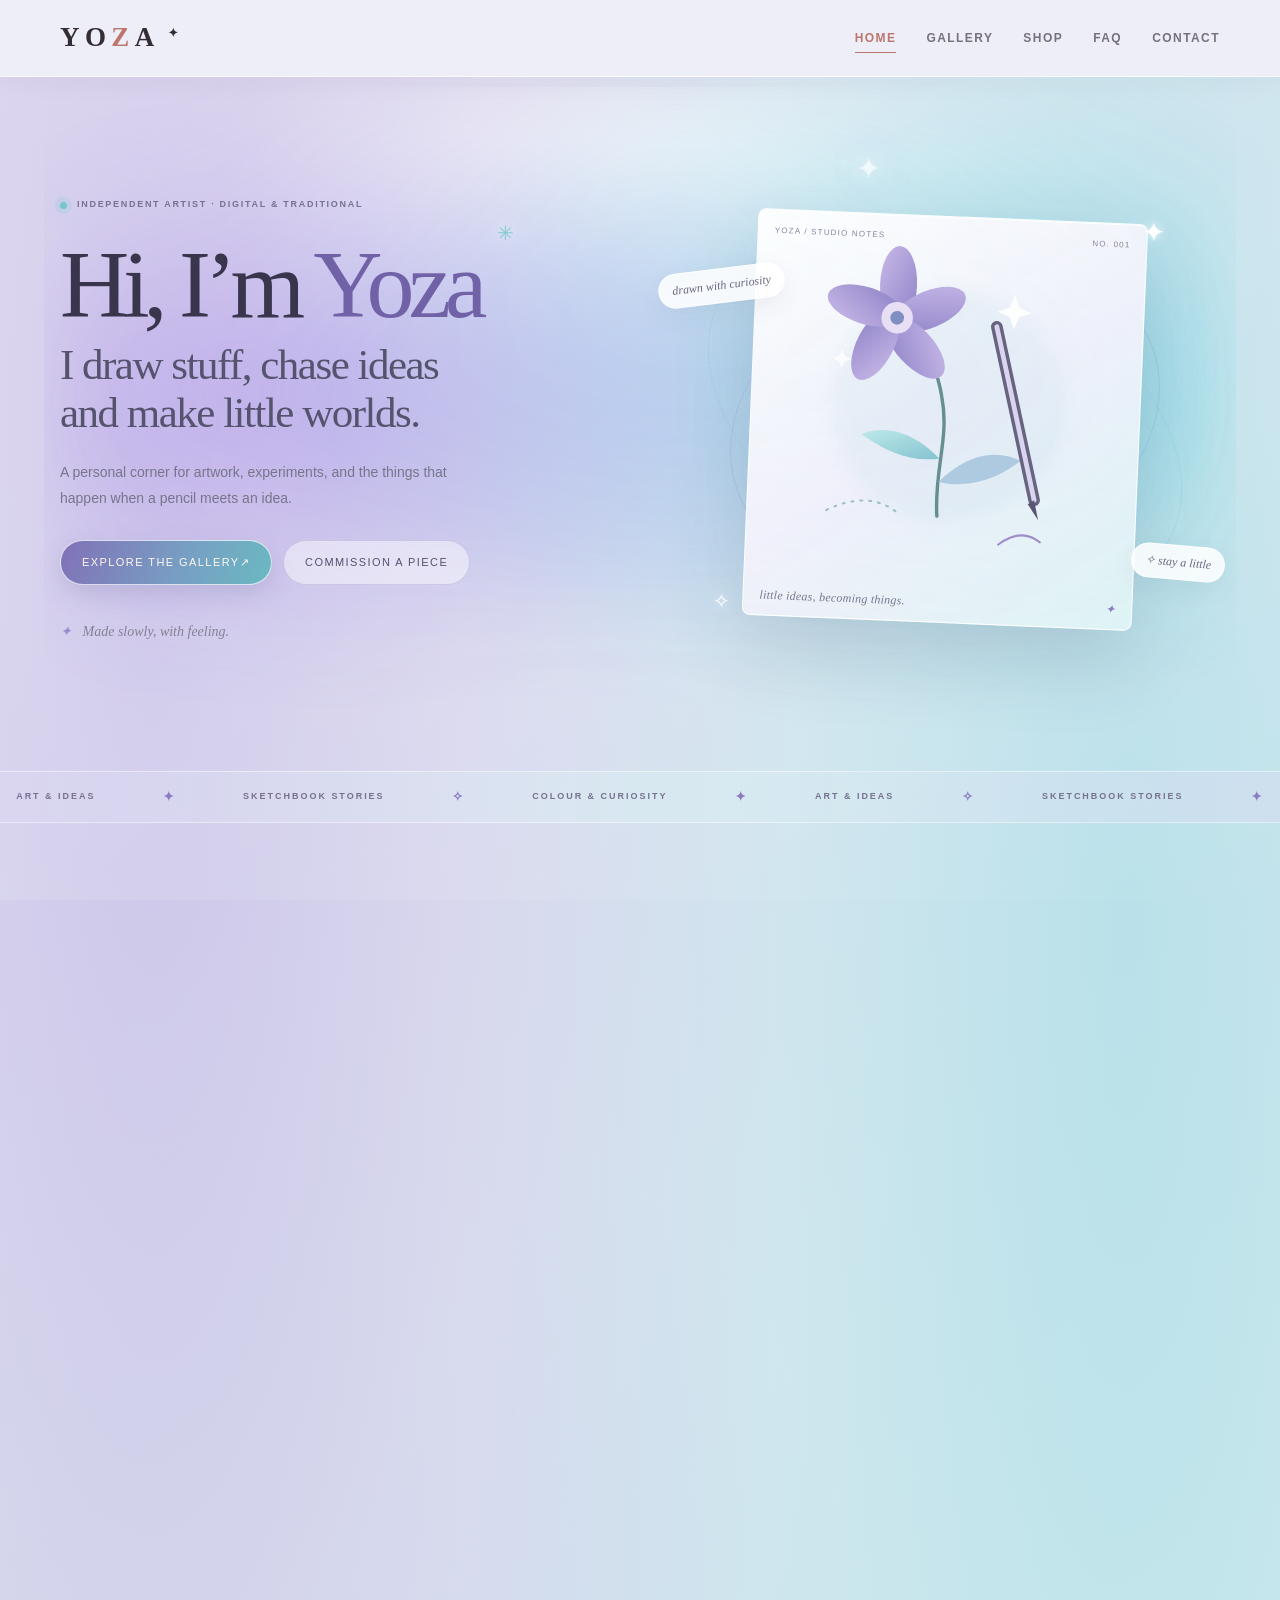
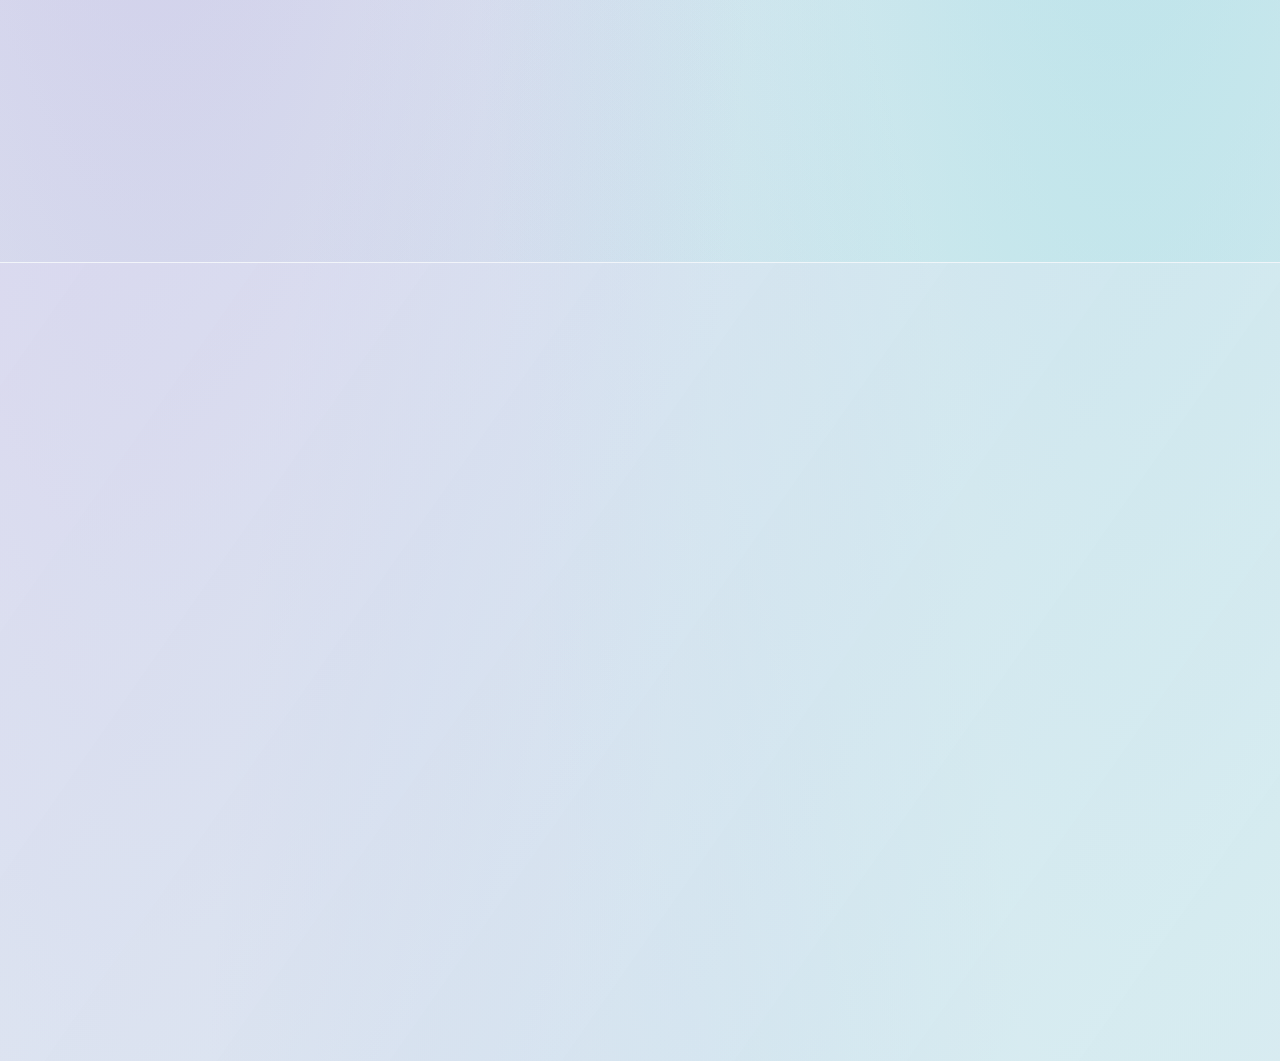
==== commit b2154e87: "Remove featured gallery showcase block from homepage" ====
--- a/index.html
+++ b/index.html
@@ -91,10 +91,7 @@
 
 <section class="home-feature wrap" id="featured">
 <div class="home-section-heading"><div><div class="eyebrow">A WINDOW INTO MY WORLD</div><h2>Every piece has<br><em>a little story.</em></h2></div><p>Some are planned, some happen by accident. All of them start with an idea worth following.</p></div>
-<div class="feature-showcase">
-<div class="showcase-art"><div class="showcase-wash wash-violet"></div><div class="showcase-wash wash-aqua"></div><div class="showcase-line line-one"></div><div class="showcase-line line-two"></div><span class="showcase-star">✳</span><span class="showcase-caption">A work in progress<br><small>THE CREATIVE PROCESS</small></span></div>
-<div class="showcase-copy"><span class="showcase-number">01 — THE GALLERY</span><h3>From quick sketches<br>to finished pieces.</h3><p>Take a look around. You'll find drawings, experiments and different little corners of my creative journey.</p><a class="text-link" href="gallery.html">Wander through the gallery <span>↗</span></a></div>
-</div>
+
 </section>
 
 <section class="home-about">
--- a/style.css
+++ b/style.css
@@ -473,3 +473,126 @@
 .contact,.contact-page{background:radial-gradient(ellipse at 12% 0%,rgba(136,111,190,.34),transparent 42%),radial-gradient(ellipse at 88% 12%,rgba(85,166,185,.28),transparent 45%),linear-gradient(155deg,#373448 0%,#292b3a 52%,#171a25 100%)!important}
 footer{background:linear-gradient(180deg,#353247 0%,#252735 58%,#151821 100%)!important}
 @media(max-width:760px){body:before{opacity:.7!important}}
+
+/* YOZA homepage — signature studio world */
+:root{--yoza-violet:#8c7bc2;--yoza-lavender:#c9bce8;--yoza-aqua:#85cbd2;--yoza-blue:#a9c9df;--yoza-ink:#252735;--yoza-muted:#6d6b7c}
+.brand-spark{font-size:12px;color:#9a8bd0;margin-left:8px;align-self:flex-start;margin-top:7px}
+.home-hero{min-height:690px;grid-template-columns:1fr 1fr!important;gap:5%!important;padding:82px 0 92px!important;overflow:visible!important;background:transparent!important}
+.home-copy{position:relative;z-index:2;padding:20px 0}
+.home-kicker{display:flex;align-items:center;gap:10px;color:#77728e;font-size:9px;font-weight:700;letter-spacing:.19em}
+.kicker-dot{width:7px;height:7px;border-radius:50%;background:#78c6cd;box-shadow:0 0 0 5px rgba(120,198,205,.16),0 0 16px rgba(120,198,205,.6)}
+.home-hero h1{font:400 clamp(58px,7.5vw,100px)/.94 Georgia,serif;letter-spacing:-.065em;color:#39354c;margin:28px 0 10px}
+.yoza-name{position:relative;color:#7162a8}
+.name-spark{position:absolute;right:-27px;top:-10px;color:#83cbd2;font:20px Arial,sans-serif;text-shadow:0 0 16px rgba(255,255,255,.95)}
+.home-subtitle{font:400 clamp(29px,3.5vw,43px)/1.13 Georgia,serif!important;letter-spacing:-.035em;color:#55536d!important;margin:0!important}
+.home-description{max-width:410px!important;margin:22px 0 0!important;font-size:14px!important;line-height:1.85;color:#77758a!important}
+.home-actions{margin-top:28px!important;gap:11px}
+.home-actions .btn{border-radius:99px;background:linear-gradient(110deg,#8171b8,#779fc3 58%,#6bb9c2)!important;border:1px solid rgba(255,255,255,.72)!important;box-shadow:0 9px 25px rgba(89,81,139,.18)!important}
+.home-actions .btn.secondary{background:rgba(255,255,255,.46)!important;color:#56516e!important;border-color:rgba(137,126,181,.28)!important;box-shadow:none!important}
+.home-note{margin-top:38px;color:#858197;font:italic 14px Georgia,serif}
+.home-note span{color:#9a8bd0;margin-right:7px}
+.home-art-stage{height:520px;position:relative;display:grid;place-items:center;isolation:isolate}
+.art-glow{position:absolute;inset:9% 4%;z-index:-2;border-radius:50%;background:radial-gradient(ellipse,rgba(166,151,221,.34),rgba(131,207,215,.22) 46%,transparent 72%);filter:blur(38px)}
+.orbit{position:absolute;border:1px solid rgba(255,255,255,.52);border-radius:50%;pointer-events:none}
+.orbit-one{width:440px;height:440px;transform:rotate(-18deg) scaleY(.72);border-color:rgba(142,129,191,.2)}
+.orbit-two{width:510px;height:510px;transform:rotate(28deg) scaleY(.62);border-color:rgba(119,194,204,.23)}
+.sketch-card{position:relative;width:min(86%,390px);padding:15px 16px 12px;border-radius:8px;background:linear-gradient(145deg,rgba(255,255,255,.86),rgba(244,242,251,.78) 52%,rgba(225,244,245,.76));border:1px solid rgba(255,255,255,.88);box-shadow:0 30px 80px rgba(54,52,86,.16),inset 0 1px 0 #fff;transform:rotate(2.4deg);backdrop-filter:blur(18px)}
+.sketch-top,.sketch-bottom{display:flex;justify-content:space-between;align-items:center;color:#89839f;font-size:8px;letter-spacing:.15em}
+.sketch-illustration{display:block;width:100%;height:auto;margin:4px 0}
+.sketch-bottom{font:italic 12px Georgia,serif;letter-spacing:.02em;color:#78768e}
+.sketch-bottom span:last-child{color:#8c7bc2}
+.floating-tag{position:absolute;padding:9px 13px;border:1px solid rgba(255,255,255,.78);border-radius:99px;background:rgba(255,255,255,.48);backdrop-filter:blur(12px);font:italic 12px Georgia,serif;color:#696681;box-shadow:0 8px 24px rgba(70,65,103,.07)}
+.tag-left{left:-2%;top:21%;transform:rotate(-7deg)}
+.tag-right{right:-1%;bottom:19%;transform:rotate(5deg)}
+.stage-spark{position:absolute;color:white;text-shadow:0 0 12px #fff,0 0 28px #9bcde0}
+.spark-a{right:10%;top:10%;font-size:28px}
+.spark-b{left:8%;bottom:12%;font-size:20px}
+.home-marquee{overflow:hidden;padding:15px 0;border-top:1px solid rgba(255,255,255,.45);border-bottom:1px solid rgba(255,255,255,.45);background:linear-gradient(90deg,rgba(222,216,243,.4),rgba(218,242,243,.42),rgba(222,216,243,.4))}
+.marquee-track{display:flex;align-items:center;justify-content:space-around;gap:35px;white-space:nowrap;color:#77728f;font-size:9px;font-weight:700;letter-spacing:.22em}
+.marquee-track i{font-style:normal;color:#8b7bc1;font-size:13px}
+.home-feature{padding:112px 0 116px}
+.home-section-heading{display:flex;justify-content:space-between;align-items:end;gap:30px;margin-bottom:42px}
+.home-section-heading h2{font:400 clamp(43px,5.5vw,68px)/.98 Georgia,serif;letter-spacing:-.05em;color:#39364e;margin:14px 0 0}
+.home-section-heading h2 em{font-weight:400;color:#8172b6}
+.home-section-heading>p{max-width:330px;margin:0 0 5px;color:#77758a;font-size:14px;line-height:1.85}
+.eyebrow{color:#8172b6!important;font-size:9px!important;letter-spacing:.2em!important}
+.feature-showcase{display:grid;grid-template-columns:1.08fr .92fr;gap:6%;align-items:center;padding:18px;border:1px solid rgba(255,255,255,.75);border-radius:14px;background:linear-gradient(125deg,rgba(255,255,255,.5),rgba(224,220,244,.35) 52%,rgba(212,240,241,.42));box-shadow:0 22px 60px rgba(64,60,94,.07)}
+.showcase-art{min-height:350px;position:relative;overflow:hidden;border-radius:9px;background:linear-gradient(145deg,#d7d0eb,#b5dce2 58%,#e6eaf6);isolation:isolate}
+.showcase-art:before{content:"";position:absolute;inset:-25%;background:radial-gradient(ellipse at 24% 35%,rgba(255,255,255,.82),transparent 38%),radial-gradient(ellipse at 76% 65%,rgba(116,190,205,.62),transparent 42%),radial-gradient(ellipse at 52% 40%,rgba(158,133,205,.5),transparent 52%);filter:blur(28px);z-index:-1}
+.showcase-art:after{content:"";position:absolute;inset:0;background:linear-gradient(115deg,transparent 35%,rgba(255,255,255,.38) 49%,transparent 58%),linear-gradient(180deg,transparent 60%,rgba(32,34,49,.42));pointer-events:none}
+.showcase-wash{position:absolute;border-radius:50%;filter:blur(22px);opacity:.68}
+.wash-violet{width:230px;height:260px;left:15%;top:12%;background:rgba(145,122,195,.72);transform:rotate(25deg)}
+.wash-aqua{width:250px;height:240px;right:7%;bottom:8%;background:rgba(103,194,204,.68)}
+.showcase-line{position:absolute;border:1px solid rgba(255,255,255,.65);border-radius:50%;transform:rotate(-24deg)}
+.line-one{width:75%;height:65%;left:12%;top:17%}
+.line-two{width:60%;height:80%;left:24%;top:6%;transform:rotate(28deg);border-color:rgba(93,83,143,.26)}
+.showcase-star{position:absolute;right:22%;top:17%;font-size:52px;color:rgba(255,255,255,.92);text-shadow:0 0 18px white,0 0 40px #a8dce5}
+.showcase-caption{position:absolute;left:24px;bottom:22px;z-index:2;color:#fff;font:italic 23px/1.2 Georgia,serif;text-shadow:0 2px 16px rgba(25,26,43,.22)}
+.showcase-caption small{display:block;margin-top:10px;font:700 8px Arial,sans-serif;letter-spacing:.2em;opacity:.8}
+.showcase-copy{padding:24px 7% 24px 0}
+.showcase-number{color:#8b81ae;font-size:9px;letter-spacing:.2em;font-weight:bold}
+.showcase-copy h3{font:400 clamp(30px,3.7vw,45px)/1.08 Georgia,serif;color:#39364e;letter-spacing:-.04em;margin:18px 0}
+.showcase-copy p{font-size:13px;line-height:1.9;color:#77758a;max-width:360px}
+.text-link{display:inline-flex;gap:16px;align-items:center;margin-top:14px;color:#7466a9;font-size:10px;font-weight:bold;letter-spacing:.13em;text-transform:uppercase;border-bottom:1px solid rgba(129,114,182,.35);padding-bottom:8px}
+.text-link span{font-size:16px}
+.home-about{position:relative;padding:100px 0 110px;background:linear-gradient(125deg,rgba(223,218,242,.44),rgba(221,241,242,.48) 52%,rgba(231,228,245,.48))!important;border-top:1px solid rgba(255,255,255,.62);border-bottom:1px solid rgba(255,255,255,.62)}
+.about-heading{align-items:center}
+.about-mark{width:72px;height:72px;display:grid;place-items:center;border:1px solid rgba(136,122,190,.32);border-radius:50%;font:italic 34px Georgia,serif;color:#8272b5;box-shadow:0 0 0 10px rgba(255,255,255,.18),0 0 38px rgba(139,125,195,.12)}
+.about-mark span{font:12px Arial,sans-serif;color:#7ec8d0;margin-left:3px}
+.home-about .feature-grid{grid-template-columns:1fr 1fr;gap:18px}
+.home-about .feature{position:relative;min-height:280px;padding:30px 32px;border-radius:10px;overflow:hidden;background:linear-gradient(140deg,rgba(255,255,255,.65),rgba(224,218,242,.5),rgba(213,238,240,.56))!important;border:1px solid rgba(255,255,255,.8)!important;box-shadow:0 15px 42px rgba(65,61,96,.055)}
+.home-about .feature:nth-child(2){background:linear-gradient(140deg,rgba(255,255,255,.65),rgba(215,235,241,.58),rgba(229,220,244,.55))!important}
+.home-about .feature small{color:#8476b6!important}
+.home-about .feature .big{font:400 35px/1.08 Georgia,serif;color:#47425e;max-width:350px}
+.home-about .feature p{font-size:13px;line-height:1.85;color:#77758a;max-width:440px}
+.feature-doodle{position:absolute;right:24px;top:18px;color:rgba(139,125,195,.26);font-size:40px}
+.home-contact{position:relative;isolation:isolate;overflow:hidden;margin-top:105px;margin-bottom:90px;padding:72px 7%;border-radius:18px;background:linear-gradient(125deg,#39364f 0%,#30374b 48%,#263c48 100%);box-shadow:0 28px 75px rgba(37,38,57,.2)}
+.home-contact:before{content:"";position:absolute;z-index:-1;inset:-30%;background:radial-gradient(ellipse at 18% 20%,rgba(151,127,203,.48),transparent 45%),radial-gradient(ellipse at 85% 35%,rgba(94,184,198,.38),transparent 45%),linear-gradient(115deg,transparent 38%,rgba(255,255,255,.12) 49%,transparent 57%);filter:blur(18px)}
+.home-contact:after{content:"";position:absolute;z-index:-1;inset:0;background:linear-gradient(180deg,transparent 35%,rgba(9,13,22,.42));pointer-events:none}
+.contact-content{position:relative;z-index:1}
+.home-contact .eyebrow{color:#b9b0df!important}
+.home-contact h2{font:400 clamp(43px,6vw,72px)/.98 Georgia,serif;color:#fff;margin:18px 0;letter-spacing:-.05em}
+.home-contact h2 em{font-weight:400;color:#b7dfe3}
+.home-contact p{color:rgba(241,242,250,.72);font-size:14px;max-width:390px;margin-bottom:25px}
+.home-contact .btn{border-radius:99px;background:linear-gradient(110deg,#9281c7,#76b9c8)!important;border:1px solid rgba(255,255,255,.42)!important}
+.contact-sign{position:absolute;right:8%;bottom:23%;font:italic 40px Georgia,serif;letter-spacing:.12em;color:rgba(255,255,255,.13);text-align:right}
+.contact-sign span{font-size:16px;color:rgba(255,255,255,.55)}
+.contact-sign small{display:block;font:700 8px Arial,sans-serif;letter-spacing:.22em;color:rgba(255,255,255,.36)}
+.home-footer{background:linear-gradient(180deg,#292b3b,#171a25)!important;color:rgba(244,244,252,.68)!important;border-top:1px solid rgba(255,255,255,.12)!important}
+.home-footer b{color:#a99bd9;margin-left:9px}
+.reveal{opacity:0;transform:translateY(18px);transition:opacity .7s ease,transform .7s cubic-bezier(.2,.7,.2,1)}
+.reveal.is-visible{opacity:1;transform:translateY(0)}
+@media(max-width:850px){.home-hero{grid-template-columns:1fr!important;gap:5px!important;padding:64px 0 68px!important}.home-art-stage{height:450px;margin-top:5px}.sketch-card{width:min(78%,360px)}.home-section-heading{align-items:start}.feature-showcase{grid-template-columns:1fr;gap:10px}.showcase-art{min-height:300px}.showcase-copy{padding:24px 12px 20px}.home-contact{margin-top:75px;padding:58px 7%}}
+@media(max-width:600px){.home-hero{padding-top:54px!important}.home-art-stage{height:370px}.orbit-one{width:330px;height:330px}.orbit-two{width:380px;height:380px}.sketch-card{width:78%;padding:12px}.floating-tag{font-size:10px;padding:7px 10px}.tag-left{left:-1%;top:18%}.tag-right{right:-1%;bottom:13%}.home-marquee{padding:12px 0}.marquee-track{justify-content:flex-start;gap:23px;padding-left:18px}.home-feature{padding:76px 0}.home-section-heading{display:block}.home-section-heading>p{margin-top:18px}.home-about{padding:76px 0}.about-mark{width:56px;height:56px;font-size:27px;margin-top:22px}.home-about .feature-grid{grid-template-columns:1fr}.home-about .feature{min-height:245px;padding:25px}.home-about .feature .big{font-size:31px}.home-contact{margin-top:55px;margin-bottom:55px;padding:48px 25px;border-radius:13px}.contact-sign{right:7%;bottom:8%;font-size:27px;opacity:.65}.home-footer .footer-row{gap:8px}}
+@media(prefers-reduced-motion:reduce){.reveal{opacity:1;transform:none;transition:none}.marquee-track{animation:none}}
+
+/* Performance pass: preserve the look without expensive full-screen blur layers */
+html{scroll-behavior:smooth}
+body{background-attachment:scroll!important}
+body:before{position:absolute!important;inset:0 0 auto!important;height:100vh!important;max-height:900px!important;background:url("/Yoza/images/yoza-art-atmosphere.svg") center top/cover no-repeat!important;opacity:.42!important;filter:none!important;mix-blend-mode:normal!important}
+body:after{position:absolute!important;inset:0 0 auto!important;height:100vh!important;max-height:900px!important;background:linear-gradient(145deg,rgba(244,241,252,.28),rgba(224,244,245,.22),rgba(28,30,43,.05))!important}
+.topbar{backdrop-filter:none!important;-webkit-backdrop-filter:none!important;background:rgba(239,239,248,.96)!important}
+body:before,body:after{pointer-events:none}
+.art-glow{filter:none!important;background:radial-gradient(ellipse,rgba(166,151,221,.25),rgba(131,207,215,.16) 46%,transparent 72%)!important}
+.sketch-card,.floating-tag{backdrop-filter:none!important;-webkit-backdrop-filter:none!important}
+.sketch-card{background:linear-gradient(145deg,rgba(255,255,255,.94),rgba(244,242,251,.92) 52%,rgba(225,244,245,.9))!important}
+.floating-tag{background:rgba(255,255,255,.86)!important}
+.showcase-art:before{filter:none!important;inset:0!important;background:radial-gradient(ellipse at 24% 35%,rgba(255,255,255,.76),transparent 38%),radial-gradient(ellipse at 76% 65%,rgba(116,190,205,.5),transparent 42%),radial-gradient(ellipse at 52% 40%,rgba(158,133,205,.38),transparent 52%)!important}
+.showcase-wash{filter:none!important;opacity:1!important;border-radius:0!important}
+.wash-violet{inset:0 auto auto 0;width:58%;height:100%;background:radial-gradient(ellipse at 30% 35%,rgba(145,122,195,.38),transparent 70%)!important}
+.wash-aqua{inset:0 0 auto auto;width:62%;height:100%;background:radial-gradient(ellipse at 70% 68%,rgba(103,194,204,.38),transparent 70%)!important}
+.home-contact:before{filter:none!important;inset:0!important;background:radial-gradient(ellipse at 18% 20%,rgba(151,127,203,.38),transparent 45%),radial-gradient(ellipse at 85% 35%,rgba(94,184,198,.3),transparent 45%),linear-gradient(115deg,transparent 38%,rgba(255,255,255,.1) 49%,transparent 57%)!important}
+.art-lightbox{backdrop-filter:none!important;-webkit-backdrop-filter:none!important;background:rgba(24,22,32,.97)!important}
+.gallery-card,.service,.feature{backdrop-filter:none!important;-webkit-backdrop-filter:none!important}
+.home-feature,.home-about,.home-contact{content-visibility:auto;contain-intrinsic-size:auto 650px}
+@media(max-width:760px){
+ body:before{height:620px!important;max-height:75vh!important;opacity:.3!important}
+ body:after{height:620px!important;max-height:75vh!important}
+ .home-hero{min-height:auto!important}
+ .orbit-two{display:none}
+ .stage-spark{text-shadow:0 0 7px rgba(255,255,255,.9)!important}
+}
+@media(prefers-reduced-motion:reduce){
+ html{scroll-behavior:auto}
+ .reveal{opacity:1!important;transform:none!important;transition:none!important}
+}
